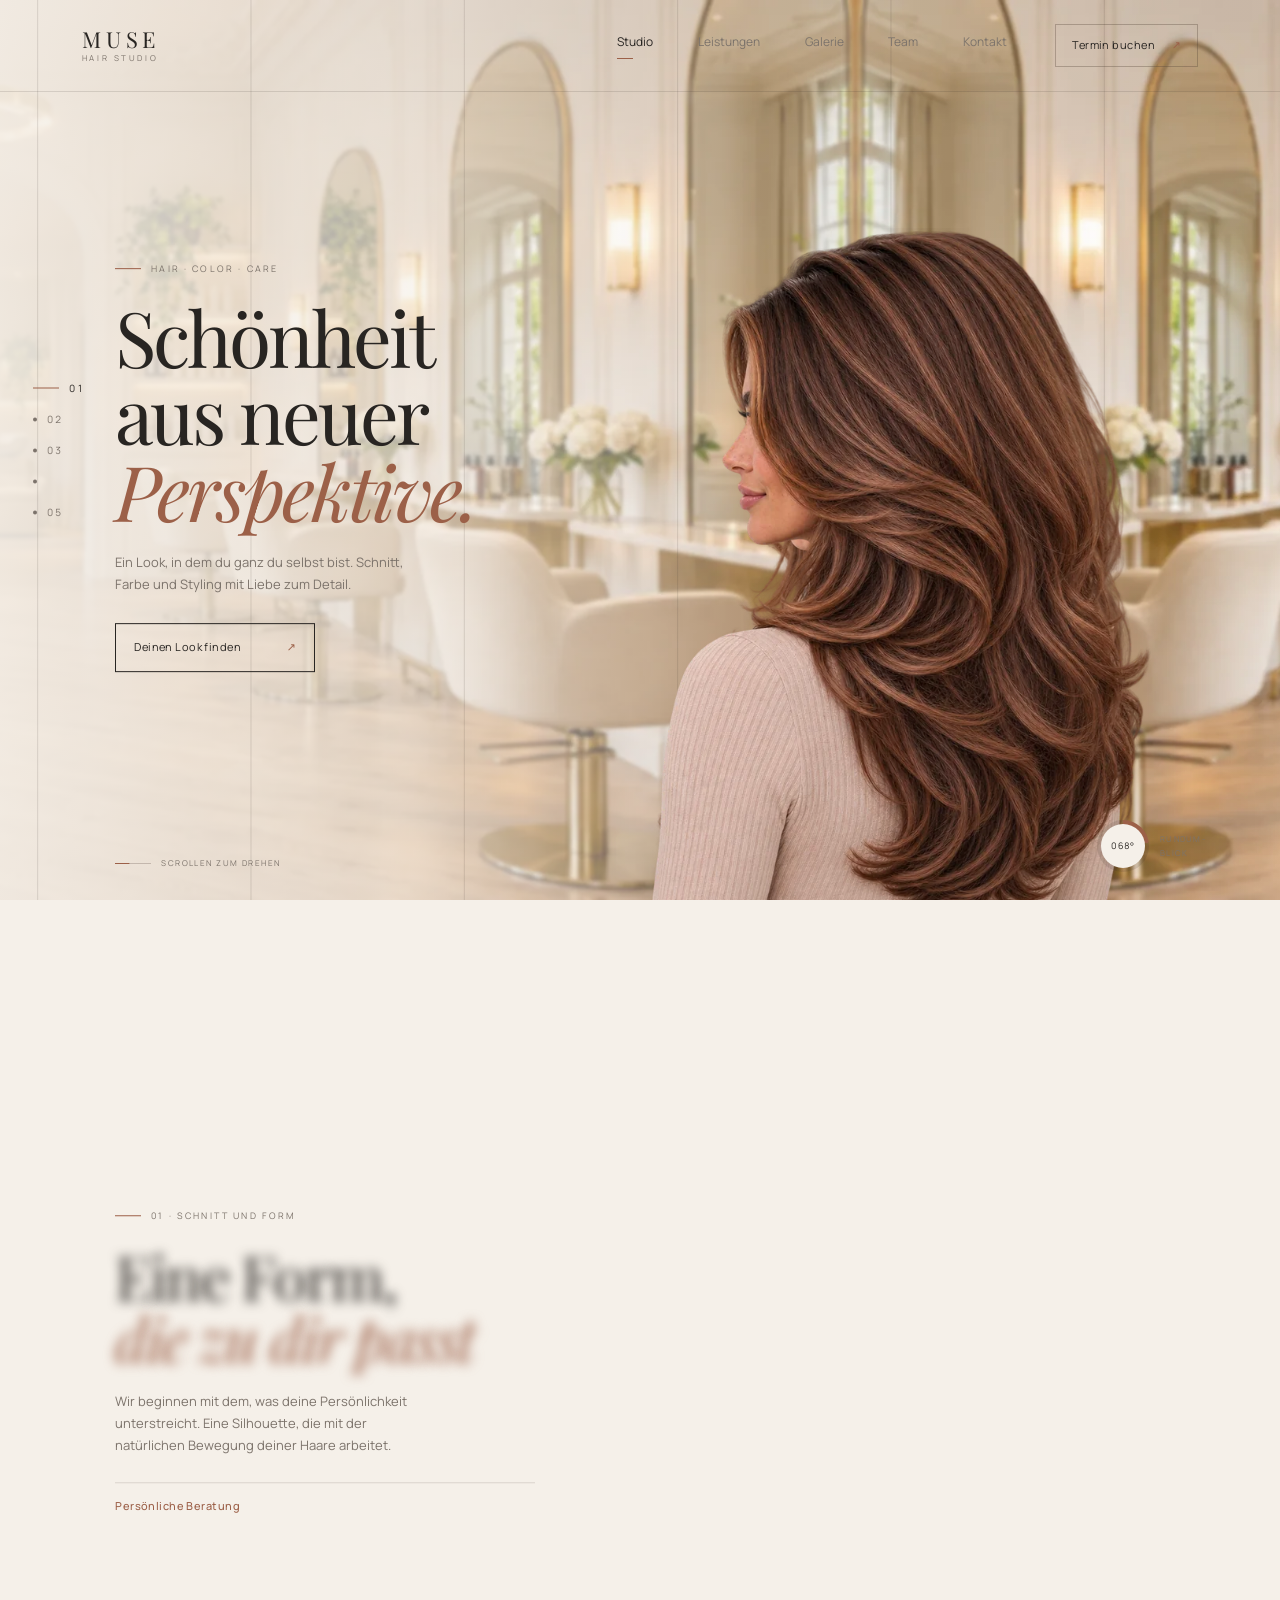
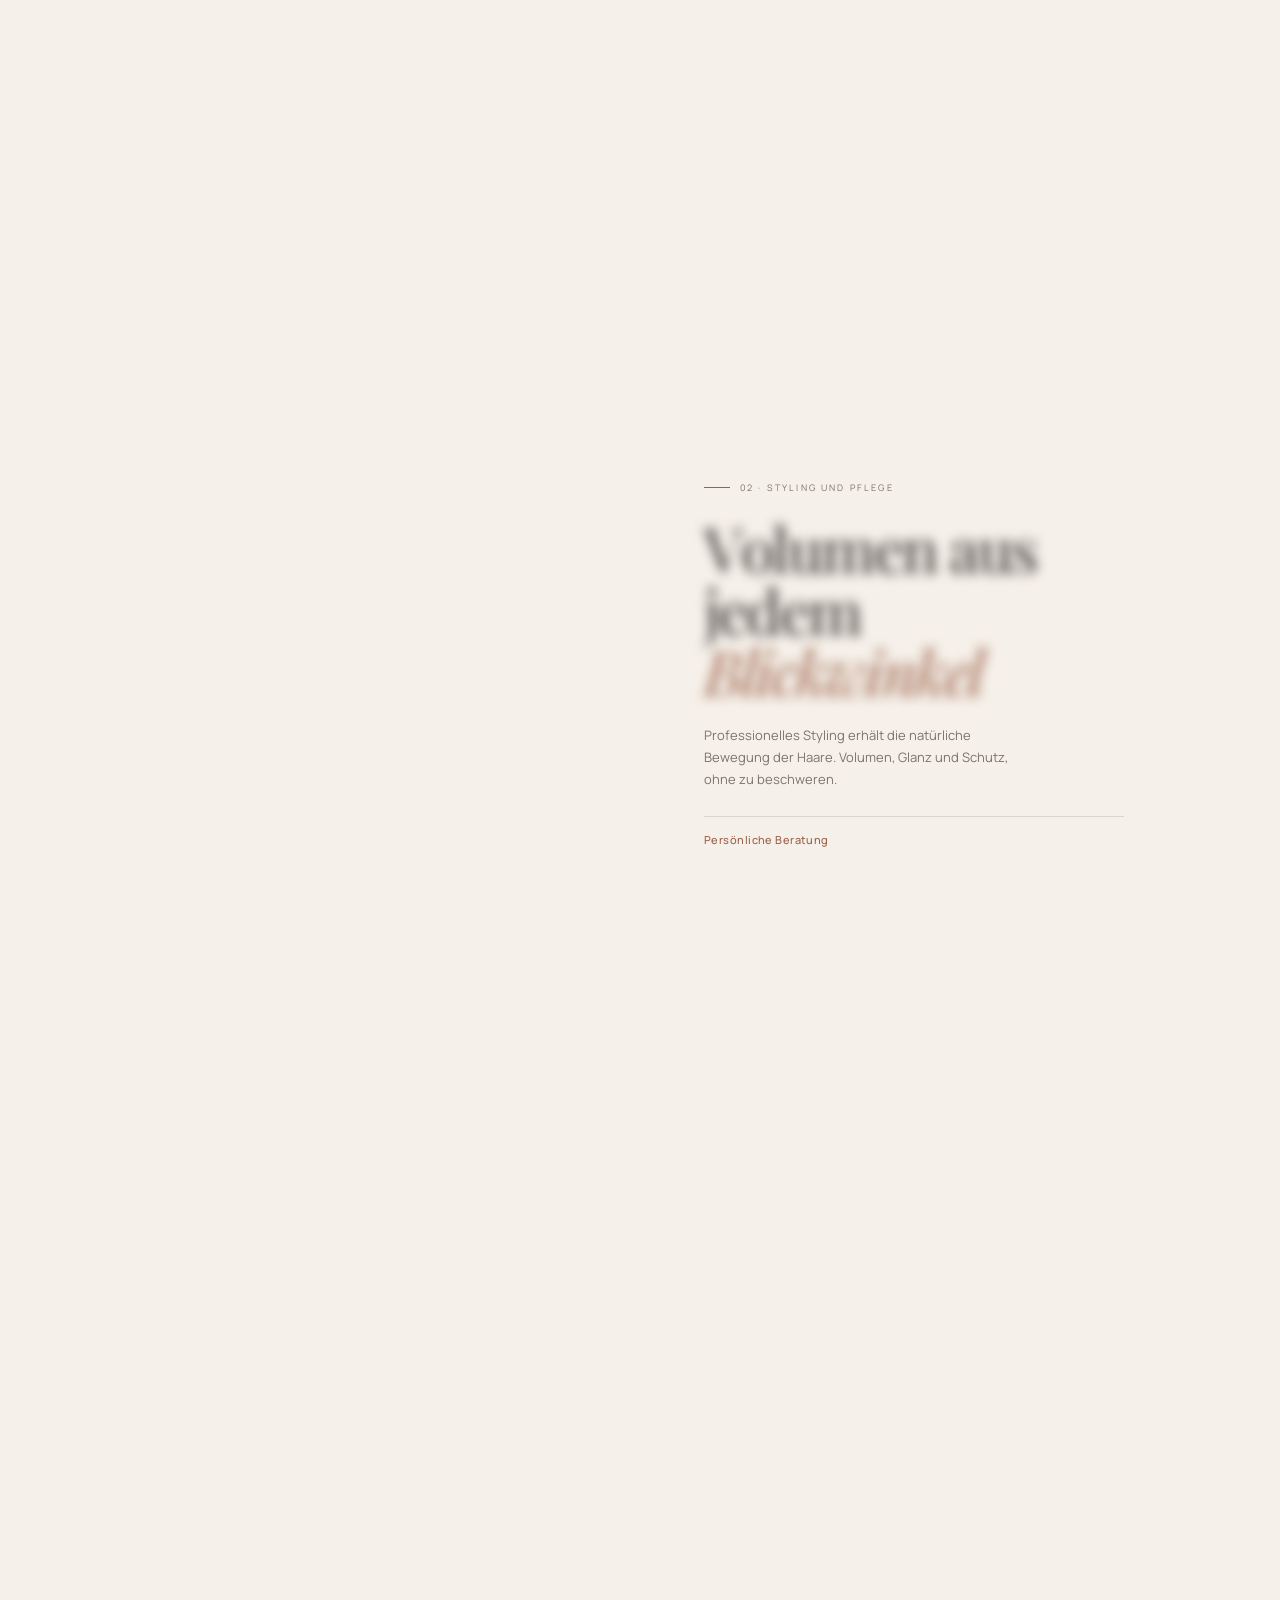
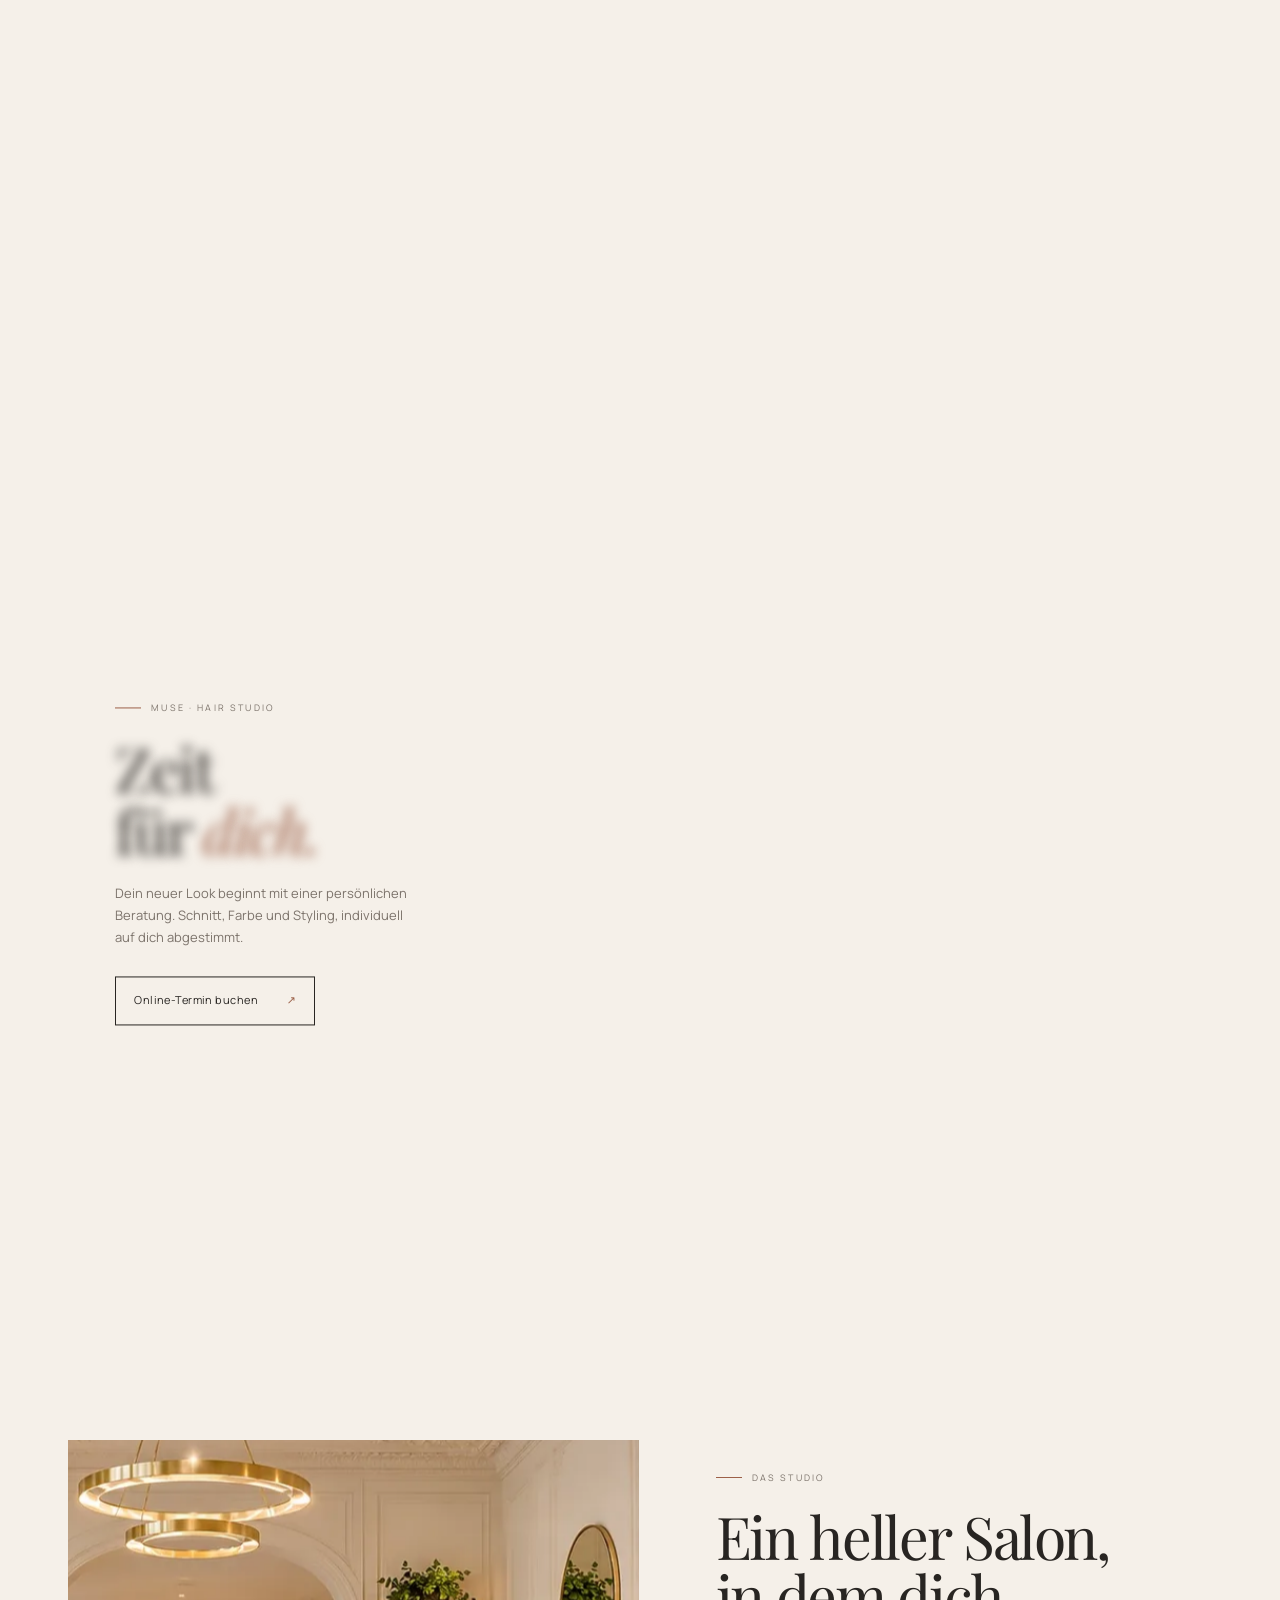
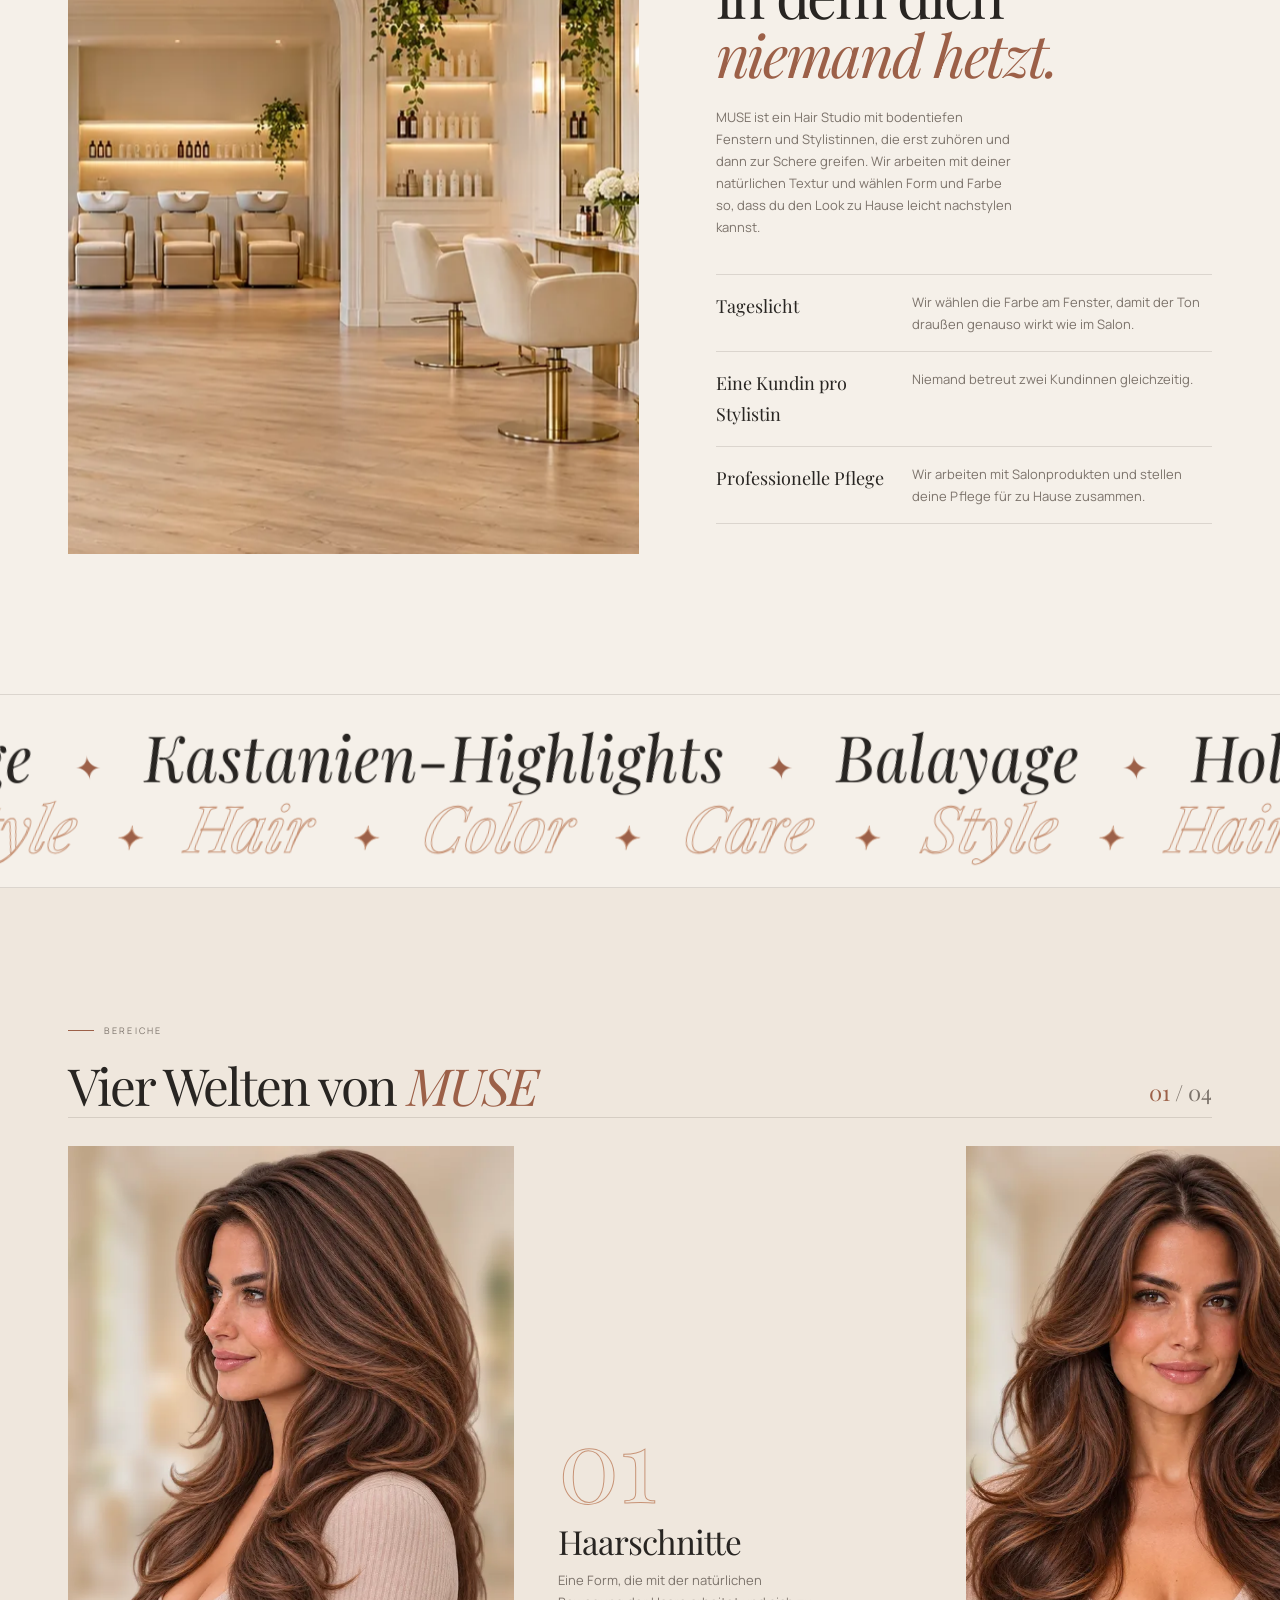
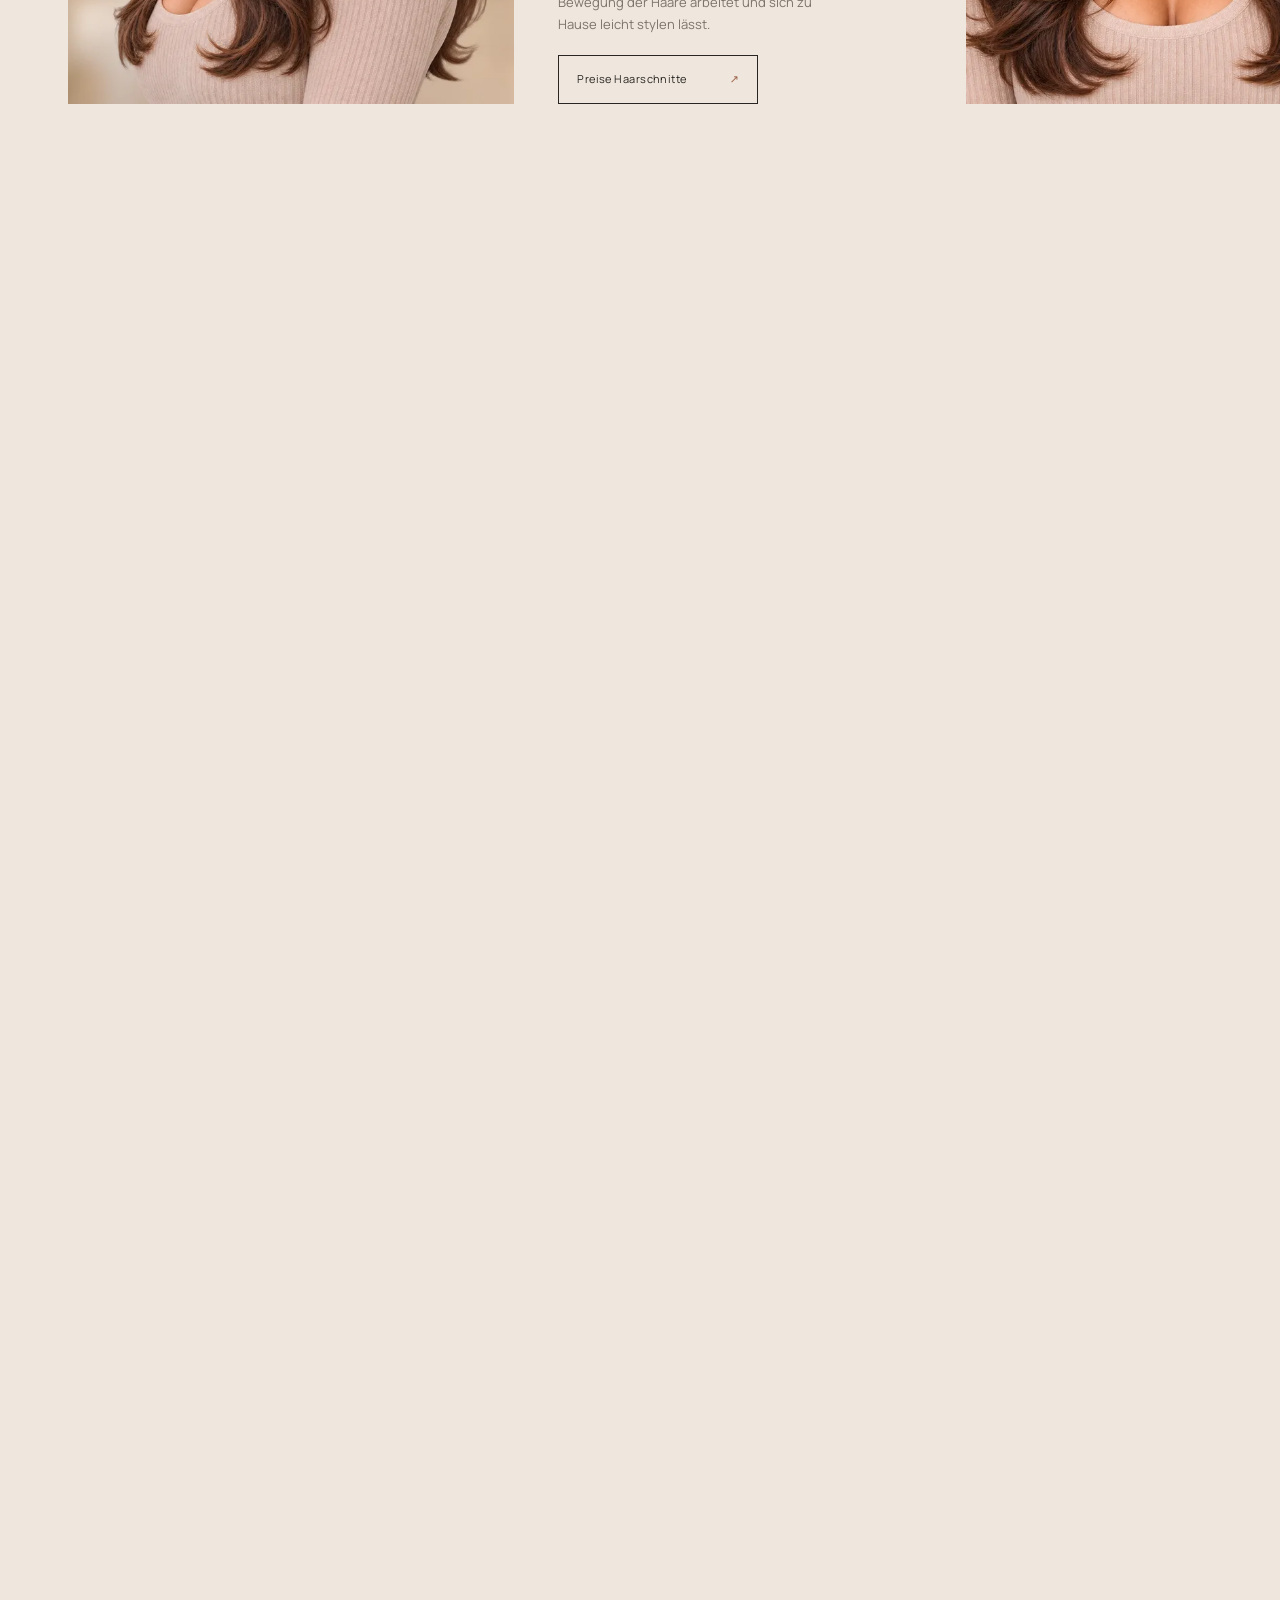
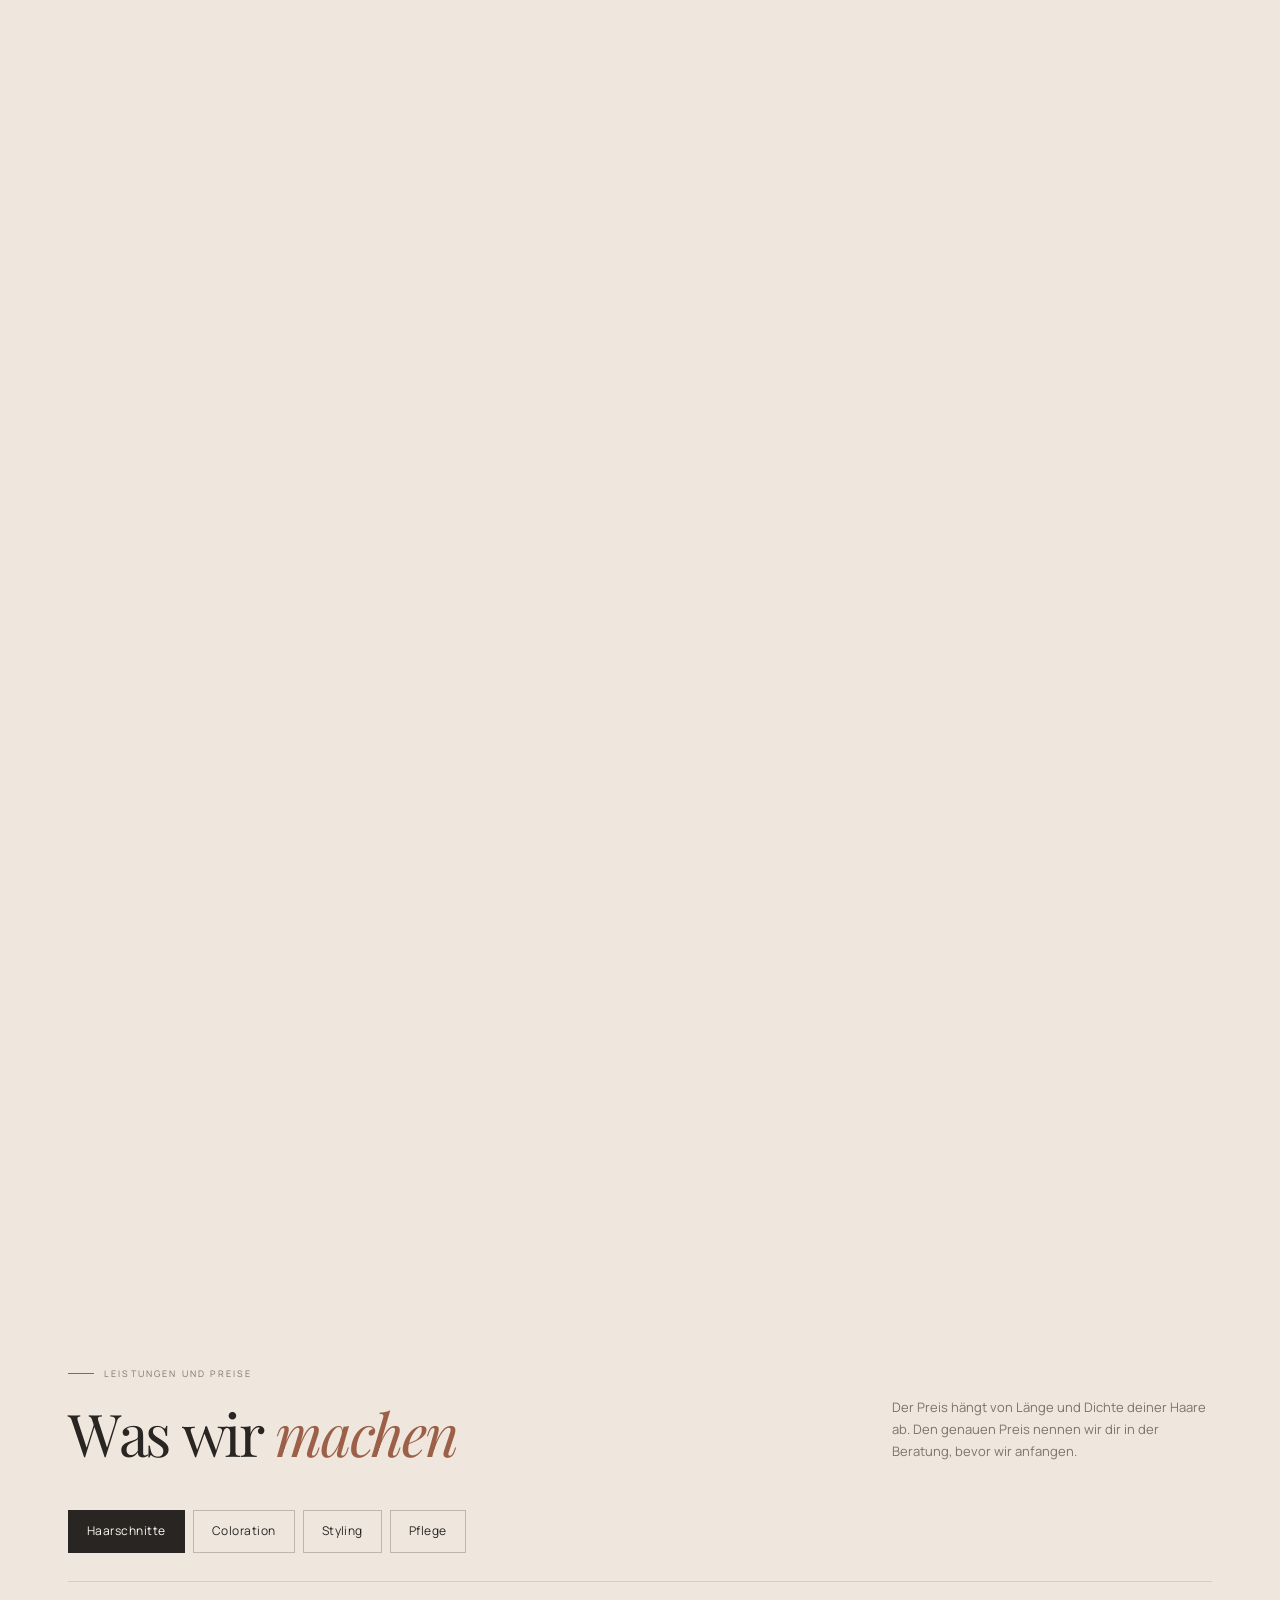
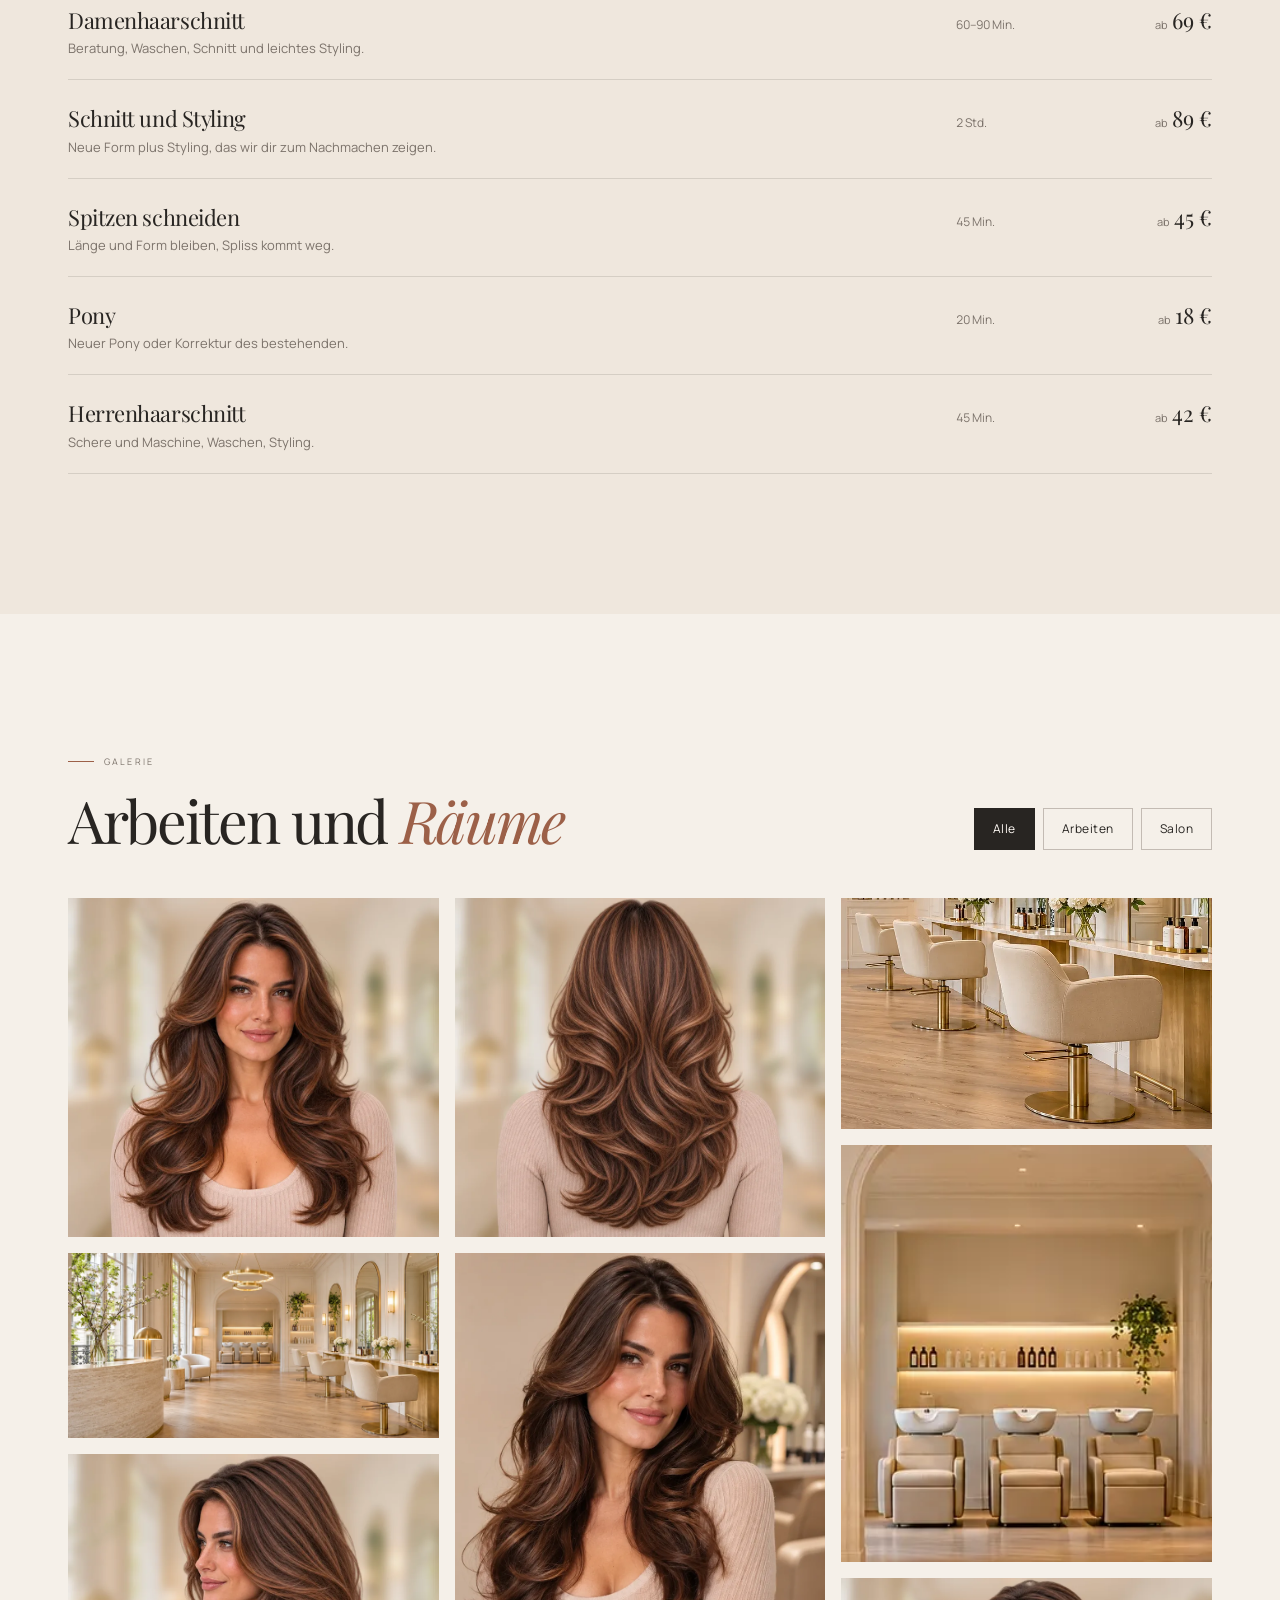
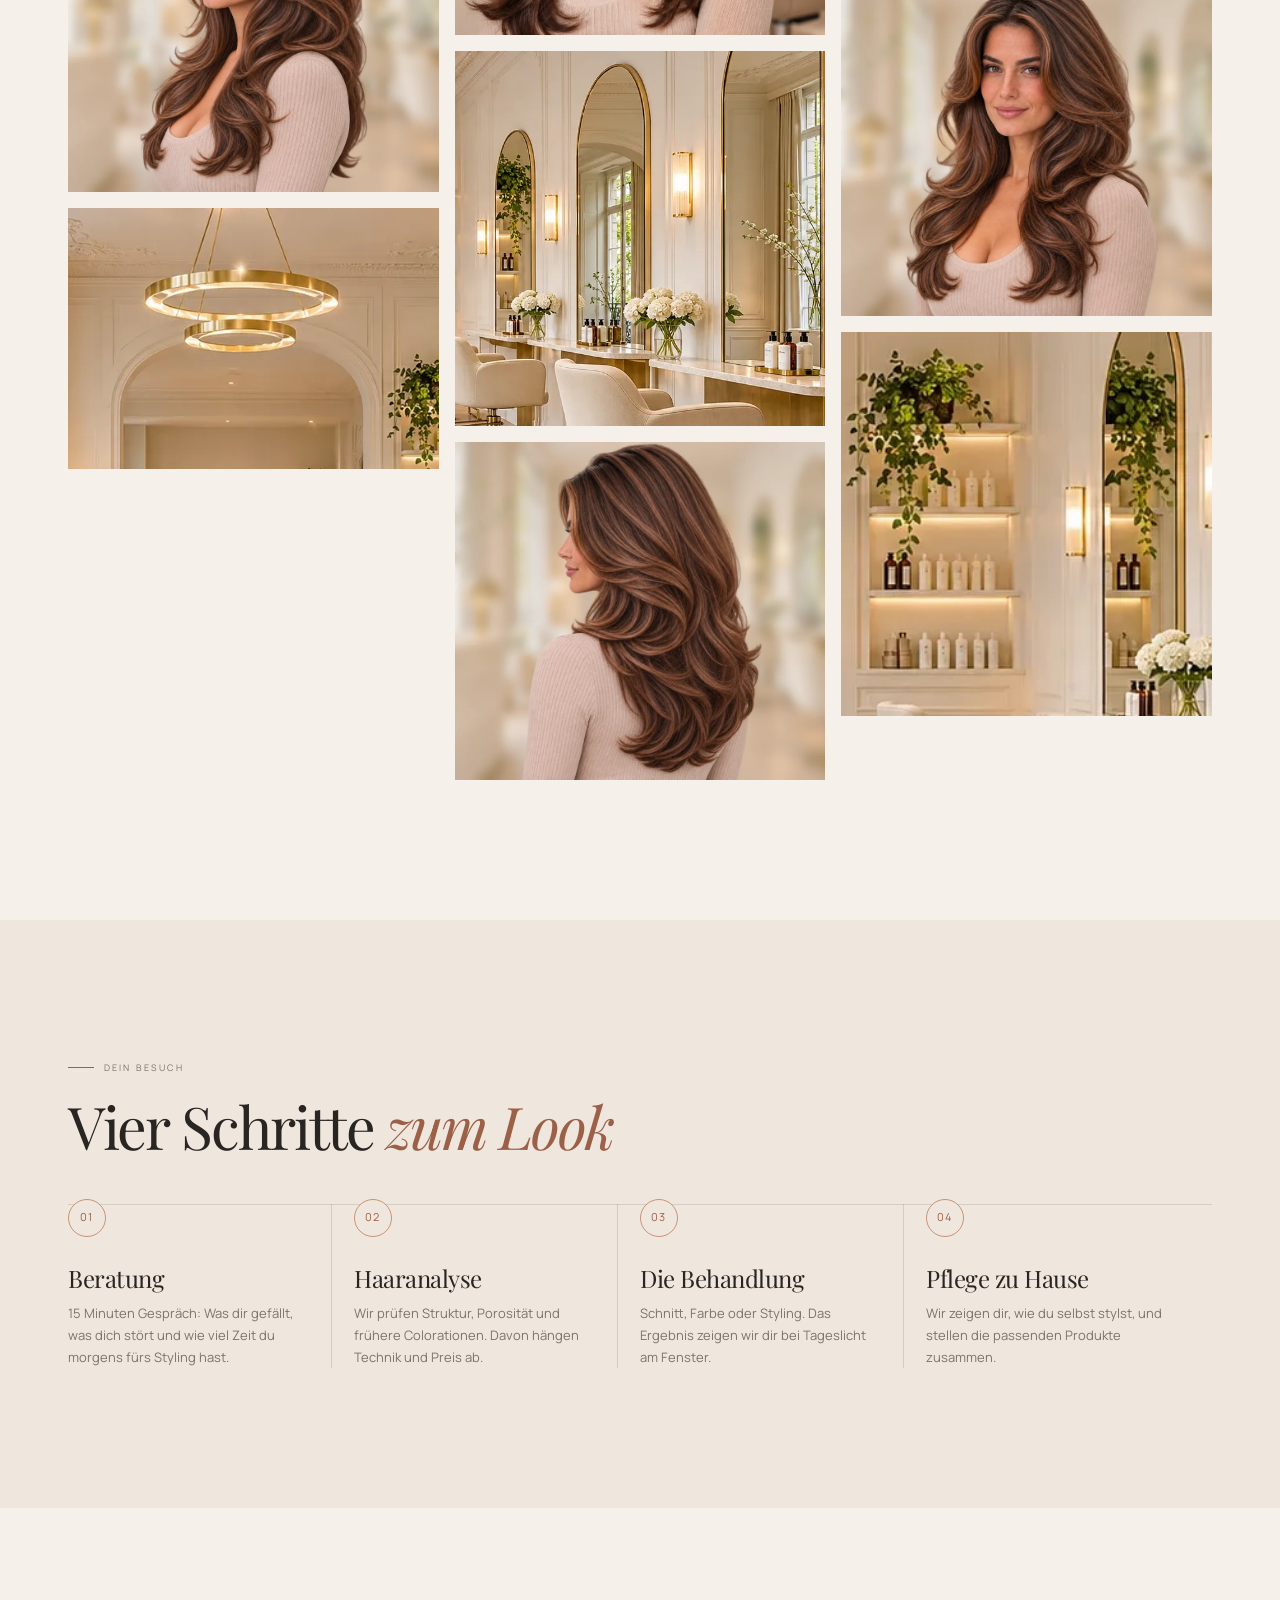
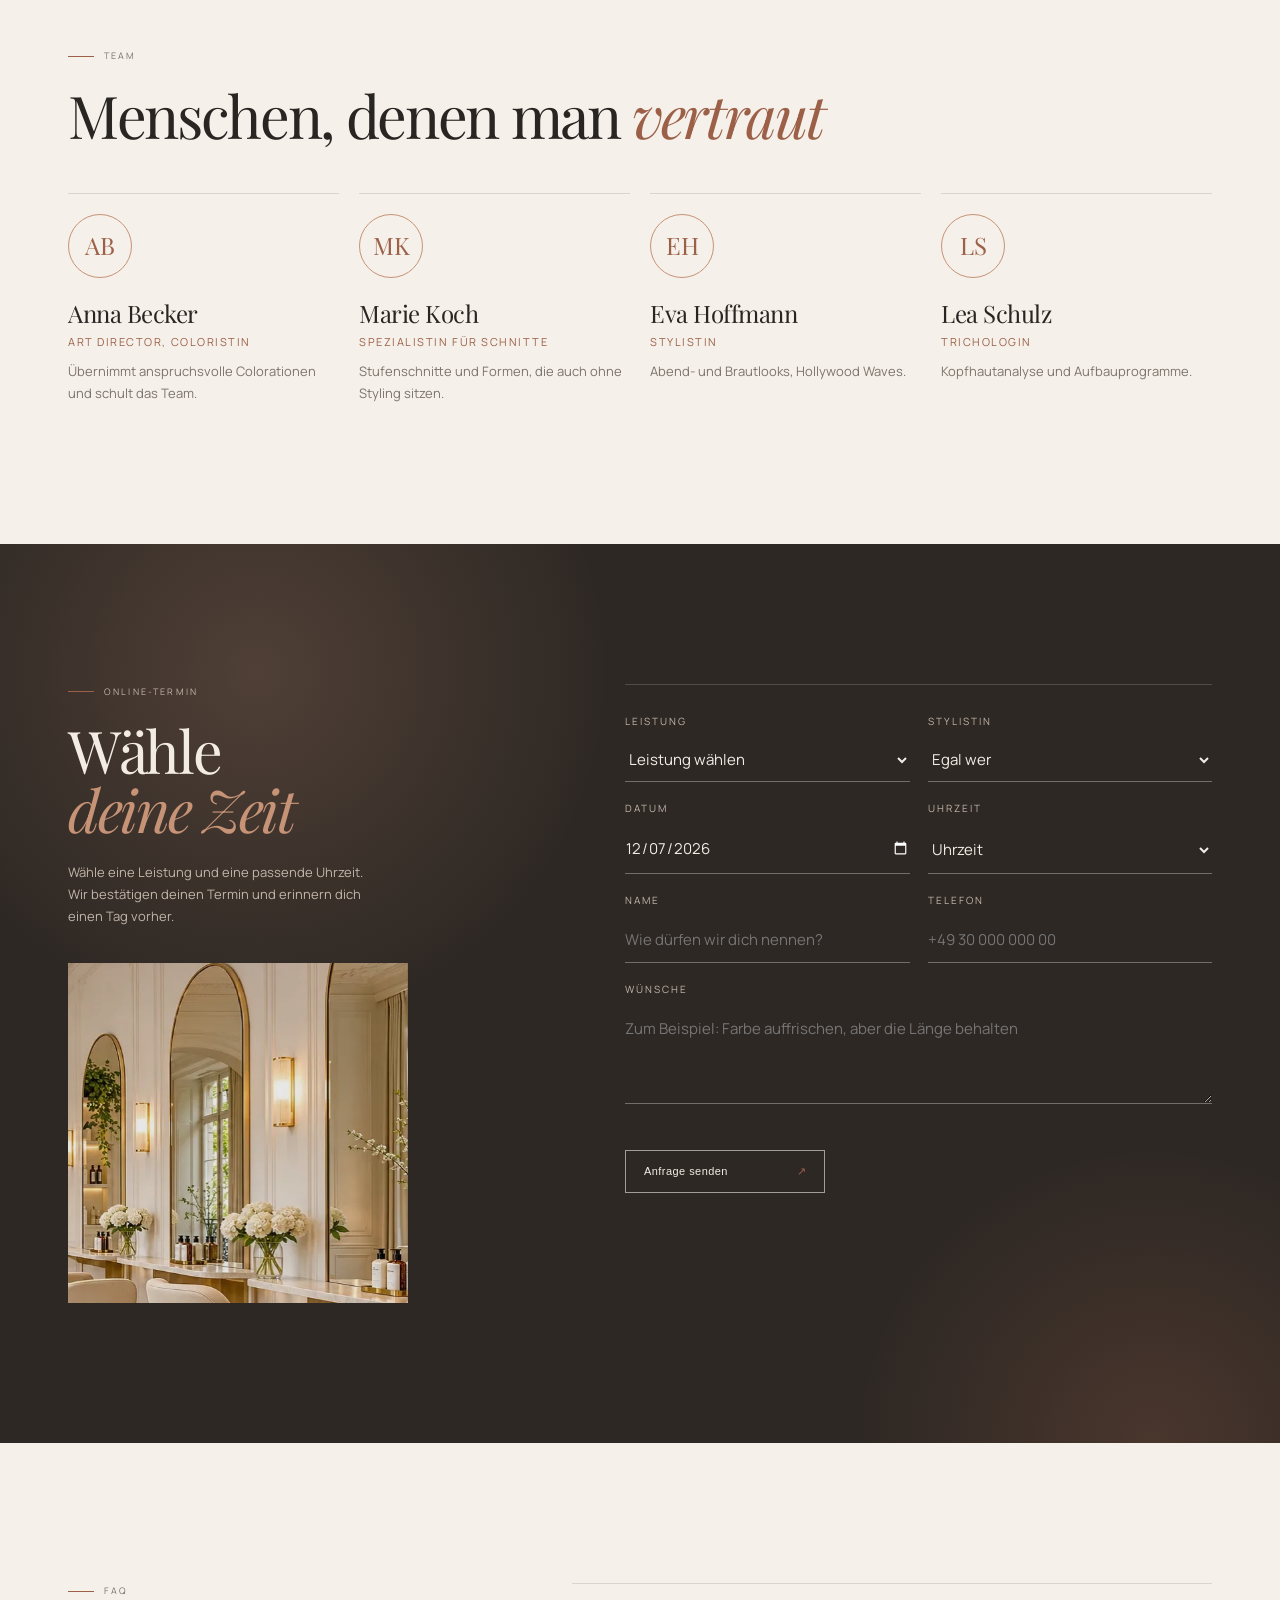
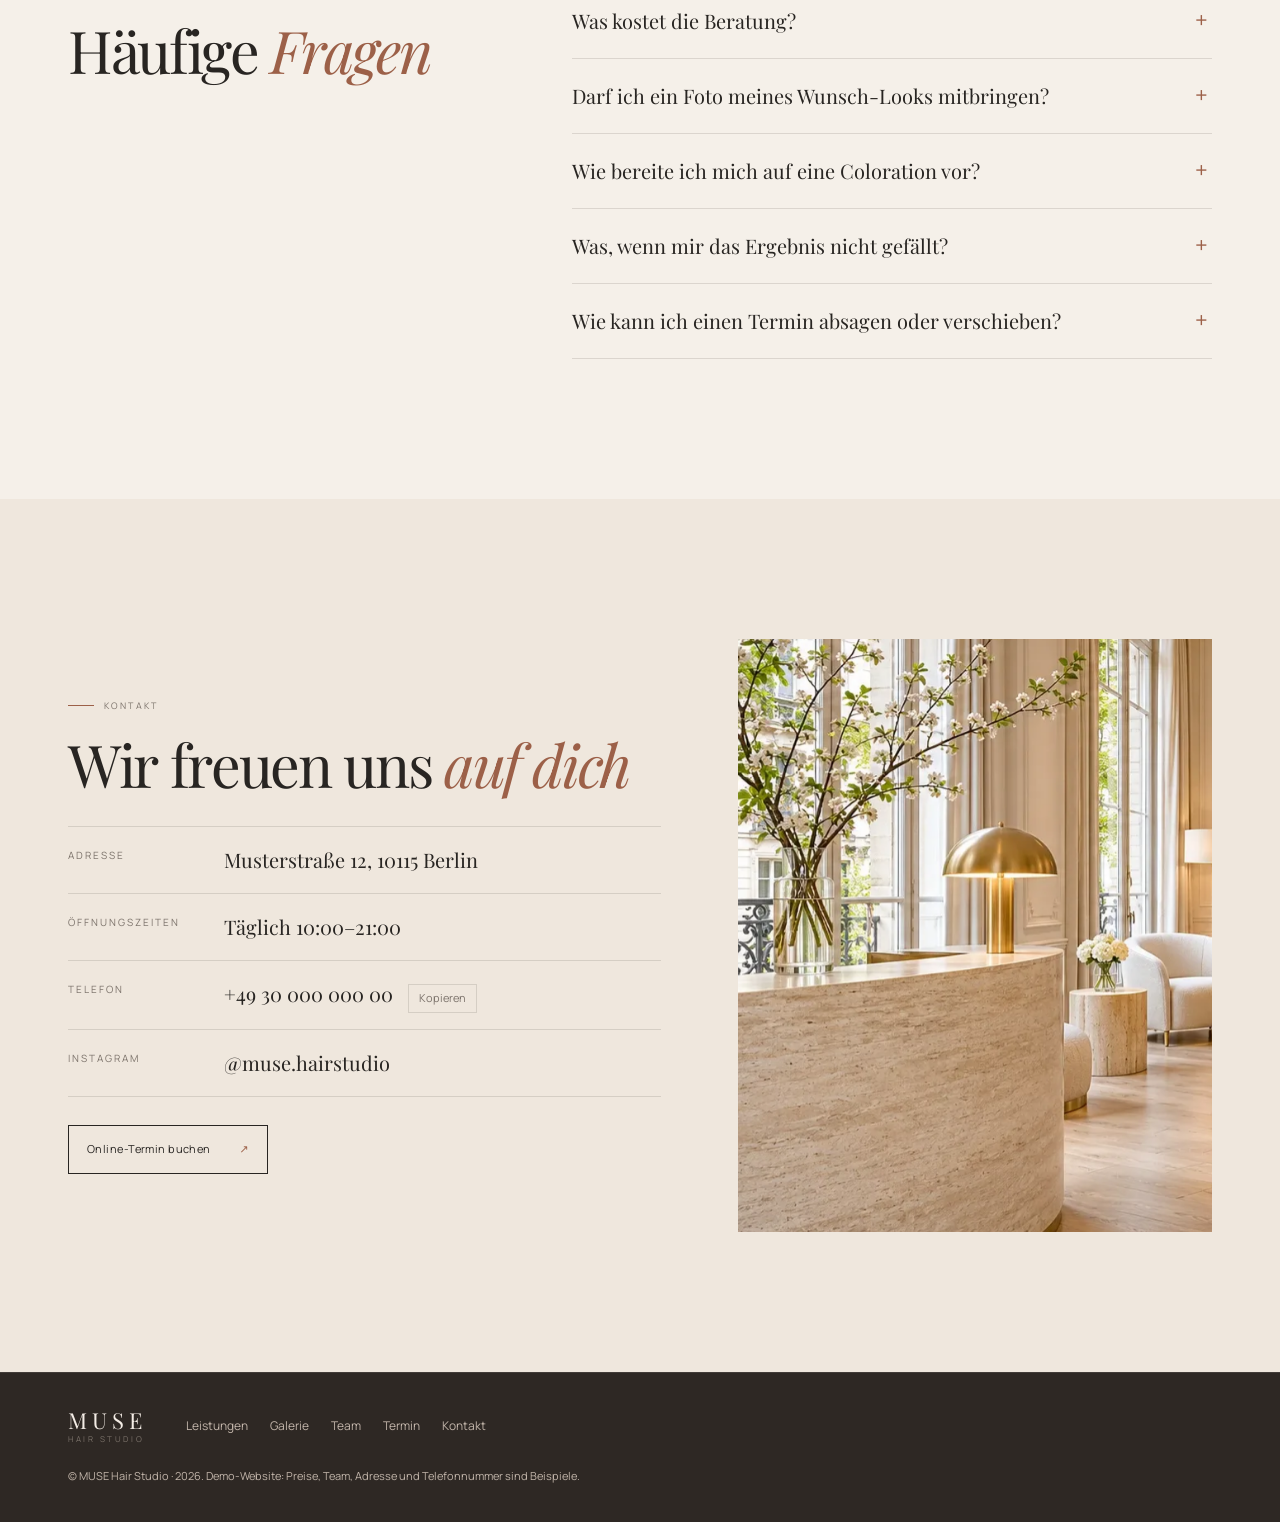
==== index.html @ 5c1a04fc "MUSE Hair Studio: Demo-Website Co-Authored-By: Claude Opus 5.5 <noreply@anthropic.com> Claude-Sessio" ====
<!doctype html>
<html lang="de">
<head>
<meta charset="utf-8">
<meta name="viewport" content="width=device-width, initial-scale=1, viewport-fit=cover">
<title>MUSE Hair Studio</title>
<meta name="description" content="MUSE Hair Studio – Haarschnitt, Coloration, Styling und Pflege.">
<style>html{color-scheme:light}body{margin:0}img{max-width:100%}[hidden]{display:none!important}</style>

<meta name="claude:viewport-fit-sides" content="cover">
<link rel="preconnect" href="https://fonts.googleapis.com">
<link rel="preconnect" href="https://fonts.gstatic.com" crossorigin>
<link rel="stylesheet" href="https://fonts.googleapis.com/css2?family=Playfair+Display:ital,wght@0,400;0,500;1,400;1,500&family=Manrope:wght@400;500;600&display=swap">
<style>
/* Layout: полноэкранные слайды со snap-прокруткой поверх фиксированной сцены. Модель стоит в центре сцены,
   камера обходит её по кругу (пять ракурсов из проекта MUSE), медное кольцо и сдвиг кадра меняются от слайда к слайду,
   заголовки собираются по буквам. Палитра и шрифт заголовков взяты из проекта клиента; сознательно один светлый вид. */
:root{
  --paper:#f5f0e9;
  --paper-deep:#e9dfd3;
  --ink:#282522;
  --muted:#7c736b;
  --copper:#9c6048;
  --copper-soft:#c79376;
  --line:rgba(58,49,42,.14);
  --serif:"Playfair Display", Georgia, "Times New Roman", serif;
  --sans:"Manrope", "Segoe UI", system-ui, sans-serif;
  color-scheme:light;
}
*{box-sizing:border-box}
html{scroll-snap-type:y proximity;scroll-behavior:smooth}
body{background:var(--paper);color:var(--ink);font-family:var(--sans);font-size:14px;line-height:1.7;overflow-x:hidden}
body::before{content:"";position:fixed;inset:0 0 auto;height:env(safe-area-inset-top,0px);z-index:60;background:var(--paper)}
a{color:inherit;text-decoration:none}
:focus-visible{outline:1px solid var(--copper);outline-offset:4px}
em{font-style:italic;color:var(--copper);font-weight:400}

/* ---------- сцена ---------- */
.stage{position:fixed;inset:0;z-index:0;pointer-events:none;overflow:hidden;
  background:linear-gradient(110deg,#f7f3ed 0%,#f4eee7 45%,#e9dfd4 100%)}
.wash{position:absolute;inset:0;background:radial-gradient(ellipse at var(--gx,68%) 56%,rgba(199,160,133,.22),transparent 42%)}
.cols{position:absolute;inset:0;background-image:linear-gradient(90deg,var(--line) 1px,transparent 1px);background-size:calc(100%/6) 100%;will-change:background-position}
.env{position:absolute;inset:0;width:100%;height:100%;display:block}
.pano{position:absolute;inset:0;background:url("assets/salon-pano.webp") 0 100%/auto 100% repeat-x;will-change:background-position}
.pano-shade{position:absolute;inset:0;background:linear-gradient(90deg,rgba(245,240,233,.92) 0%,rgba(245,240,233,.7) 30%,rgba(245,240,233,.25) 58%,rgba(245,240,233,.12) 100%)}
.pano-shade.flip{transform:scaleX(-1)}
@media (max-width:820px){.pano-shade.flip{display:none}.pano-shade{background:linear-gradient(180deg,rgba(245,240,233,.92) 0%,rgba(245,240,233,.75) 40%,rgba(245,240,233,.2) 70%)}}
.ring{position:absolute;left:0;top:0;border-radius:50%;border:1.5px solid var(--copper-soft);will-change:transform,width,height;
  box-shadow:0 0 0 1px rgba(255,255,255,.35),0 0 26px rgba(199,147,118,.55),0 0 80px rgba(199,147,118,.25),inset 0 0 26px rgba(199,147,118,.25)}
.halo{position:absolute;left:0;top:0;border-radius:50%;background:radial-gradient(ellipse,rgba(187,143,116,.26),rgba(209,184,164,.12) 42%,transparent 70%);filter:blur(12px);will-change:transform}
.model{position:absolute;left:0;top:0;aspect-ratio:1312/1199;will-change:transform}
.views{position:absolute;inset:0;transform-origin:50% 60%;will-change:transform}
.views img{position:absolute;inset:0;width:100%;height:100%;object-fit:contain;object-position:center bottom;opacity:0;max-width:none;user-select:none;-webkit-user-drag:none;transform-origin:50% 60%;backface-visibility:hidden;z-index:1}
.views img.cur{opacity:1;z-index:1}
.views img.out{opacity:0;z-index:2;transition:opacity .15s linear}
.views img.out.go{opacity:0}
.views img.out:not(.go){opacity:1}

/* ---------- шапка ---------- */
header{position:fixed;top:env(safe-area-inset-top,0px);left:0;right:0;z-index:40;border-bottom:1px solid var(--line)}
header .bar{display:flex;align-items:center;gap:24px;padding-block:24px;padding-left:max(16px,env(safe-area-inset-left,0px));padding-right:max(16px,env(safe-area-inset-right,0px))}
@media (min-width:900px){header .bar{padding-left:max(6.4vw,env(safe-area-inset-left,0px));padding-right:max(6.4vw,env(safe-area-inset-right,0px))}}
.wordmark{display:flex;flex-direction:column;gap:4px;font-family:var(--serif);font-size:22px;letter-spacing:.22em;line-height:1}
.wordmark span{font-family:var(--sans);font-size:8px;letter-spacing:.32em;color:var(--muted)}
header nav{display:flex;gap:clamp(24px,3.5vw,52px);margin-left:auto;margin-right:24px;font-size:12px;color:var(--muted)}
header nav a{position:relative;padding-bottom:6px;transition:color .2s}
header nav a:hover,header nav a.cur{color:var(--ink)}
header nav a.cur::after{content:"";position:absolute;left:0;bottom:0;width:16px;height:1px;background:var(--copper)}
.book{padding:11px 16px;border:1px solid rgba(82,65,53,.32);font-size:11px;letter-spacing:.04em;transition:background .2s,color .2s}
.book:hover{background:var(--ink);color:#fffaf5}
.book span,.btn span{margin-left:14px;color:var(--copper)}
@media (max-width:820px){header nav{display:none}.book{margin-left:auto}}

/* ---------- пагинация и угол поворота ---------- */
.pager{position:fixed;left:max(16px,env(safe-area-inset-left,0px));top:50%;transform:translateY(-50%);z-index:40;list-style:none;margin:0;padding:0;display:flex;flex-direction:column;gap:14px}
@media (min-width:900px){.pager{left:max(2.6vw,env(safe-area-inset-left,0px))}}
.pager button{all:unset;cursor:pointer;display:flex;align-items:center;gap:10px;font-size:10px;letter-spacing:.14em;color:var(--muted);font-variant-numeric:tabular-nums}
.pager button i{display:block;width:4px;height:4px;border-radius:50%;background:var(--muted);transition:all .4s}
.pager button span{opacity:0;transform:translateX(-6px);transition:all .4s}
.pager button[aria-current="true"]{color:var(--ink)}
.pager button[aria-current="true"] i{width:26px;height:1px;border-radius:0;background:var(--copper)}
.pager button[aria-current="true"] span{opacity:1;transform:none}
.pager button:focus-visible{outline:1px solid var(--copper);outline-offset:4px}
.turn{position:fixed;z-index:40;right:max(16px,env(safe-area-inset-right,0px));bottom:calc(28px + env(safe-area-inset-bottom,0px));display:flex;align-items:center;gap:11px;pointer-events:none}
@media (min-width:900px){.turn{right:max(5.8vw,env(safe-area-inset-right,0px))}}
.turn-ring{display:grid;place-items:center;width:52px;height:52px;border-radius:50%;background:conic-gradient(var(--copper) var(--p,0%),rgba(62,49,41,.14) 0)}
.turn-ring::before{content:"";grid-area:1/1;width:44px;height:44px;border-radius:50%;background:var(--paper)}
.turn-ring span{z-index:1;grid-area:1/1;font-size:9px;letter-spacing:.03em;font-variant-numeric:tabular-nums}
.turn-label{color:var(--muted);font-size:8px;letter-spacing:.16em}

/* ---------- слайды ---------- */
main{position:relative;z-index:10}
.slide{position:relative;height:100vh;scroll-snap-align:start}
.txt{position:absolute;top:50%;transform:translateY(-46%);width:min(36vw,470px);min-width:0}
.left{left:clamp(64px,9vw,160px)}
.right{right:clamp(64px,9vw,160px)}
.eyebrow{display:flex;align-items:center;gap:10px;margin:0 0 22px;color:var(--muted);font-size:9px;letter-spacing:.24em;text-transform:uppercase}
.eyebrow b{display:block;width:26px;height:1px;background:var(--copper)}
h1,h2{font-family:var(--serif);font-weight:400;margin:0;letter-spacing:-.04em;line-height:1}
h1{font-size:clamp(48px,6vw,92px)}
h2{font-size:clamp(40px,4.8vw,74px)}
.lead{margin:22px 0 0;color:var(--muted);font-size:13px;max-width:38ch}
.btn{display:inline-flex;align-items:center;justify-content:space-between;min-width:200px;margin-top:28px;padding:14px 18px;border:1px solid var(--ink);font-size:11px;letter-spacing:.04em;background:transparent;transition:color .25s,background .25s}
.btn:hover{background:var(--ink);color:#fffaf5}
.btn:hover span{color:#ddb8a4}
.facts{display:grid;grid-template-columns:repeat(3,minmax(0,1fr));margin-top:30px;border-top:1px solid var(--line);max-width:420px}
.facts div{padding:14px 12px 0 0;min-width:0}
.facts dt{font-size:8px;letter-spacing:.2em;text-transform:uppercase;color:var(--muted)}
.facts dd{margin:4px 0 0;font-family:var(--serif);font-size:20px;font-variant-numeric:tabular-nums}
.facts dd small{font-family:var(--sans);font-size:10px;color:var(--muted);margin-left:2px}
.tag{margin:26px 0 0;padding-top:14px;border-top:1px solid var(--line);max-width:420px;color:var(--copper);font-size:11px;font-weight:500;letter-spacing:.04em}
.cue{position:absolute;left:clamp(64px,9vw,160px);bottom:calc(30px + env(safe-area-inset-bottom,0px));display:flex;align-items:center;gap:10px;color:var(--muted);font-size:8px;letter-spacing:.18em;text-transform:uppercase}
.cue i{position:relative;display:block;width:36px;height:1px;overflow:hidden;background:rgba(76,63,55,.25)}
.cue i::after{content:"";position:absolute;inset:0;background:var(--copper);transform:scaleX(.4);transform-origin:left;animation:pulse 1.8s ease-in-out infinite}
@keyframes pulse{0%,100%{transform:scaleX(.25)}50%{transform:scaleX(1)}}
.note{position:absolute;left:clamp(64px,9vw,160px);bottom:calc(26px + env(safe-area-inset-bottom,0px));font-size:9px;letter-spacing:.14em;color:var(--muted);text-transform:uppercase}

/* побуквенное появление */
.w{display:inline-block;white-space:nowrap}
.c{display:inline-block;transition:transform .9s cubic-bezier(.2,.75,.1,1),opacity .9s,filter .9s;transition-delay:calc(var(--i)*24ms + var(--d,0ms))}
.fx{transition:transform 1s cubic-bezier(.2,.75,.1,1),opacity 1s;transition-delay:var(--d,0ms)}
.slide:not(.in) .c{transform:translateY(.55em) rotate(3deg);opacity:0;filter:blur(6px);transition-duration:.35s;transition-delay:0ms}
.slide:not(.in) .fx{transform:translateY(16px);opacity:0;transition-duration:.35s;transition-delay:0ms}

@media (max-width:820px){
  .txt,.left,.right{left:max(20px,env(safe-area-inset-left,0px));right:max(20px,env(safe-area-inset-right,0px));top:calc(96px + env(safe-area-inset-top,0px));transform:none;width:auto}
  h1{font-size:clamp(42px,12vw,60px)}
  h2{font-size:clamp(34px,10vw,50px)}
  .lead{font-size:12px;margin-top:14px}
  .eyebrow{margin-bottom:14px}
  .facts{margin-top:18px}
  .btn{margin-top:18px}
  .pager{display:none}
  .cue,.note{left:max(20px,env(safe-area-inset-left,0px))}
  .txt{text-shadow:0 0 18px rgba(245,240,233,.9)}
}
@media (prefers-reduced-motion:reduce){
  html{scroll-behavior:auto}
  .c,.fx{transition:none!important}
  .cue i::after{animation:none}
}

/* ================= разделы сайта под обложкой ================= */
header{transition:background .3s,border-color .3s}
header.solid{background:rgba(245,240,233,.94);backdrop-filter:blur(10px);-webkit-backdrop-filter:blur(10px)}
header.solid .bar{padding-block:16px}
.pager,.turn{transition:opacity .3s}
.past .pager,.past .turn{opacity:0;pointer-events:none}
.sec{position:relative;z-index:10;overflow-x:clip;background:var(--paper);padding-block:clamp(80px,11vw,140px)}
.sec.alt{background:#efe7dd}
.sec.dark{background:#2e2824;color:#f3ece5}
.sec.dark .lead,.sec.dark .eyebrow{color:#c2b5aa}
.sec.dark em{color:var(--copper-soft)}
.wrap{max-width:1240px;margin:0 auto;padding-left:max(20px,env(safe-area-inset-left,0px));padding-right:max(20px,env(safe-area-inset-right,0px))}
@media (min-width:900px){.wrap{padding-left:max(48px,env(safe-area-inset-left,0px));padding-right:max(48px,env(safe-area-inset-right,0px))}}
.sec h2{font-size:clamp(38px,4.6vw,64px)}
.sec h3{font-family:var(--serif);font-weight:400;font-size:24px;margin:0;letter-spacing:-.02em;line-height:1.15}
.sec-head{display:flex;justify-content:space-between;align-items:flex-end;gap:32px;flex-wrap:wrap;margin-bottom:48px}
.sec-head .lead{margin:0;max-width:40ch}
.rv{transition:transform 1s cubic-bezier(.2,.75,.1,1),opacity 1s}
.rv.pre{transform:translateY(36px);opacity:0}
figure{margin:0}
figure img{display:block;width:100%;height:100%;object-fit:cover}

/* о студии */
.about{display:grid;grid-template-columns:minmax(0,1.15fr) minmax(0,1fr);gap:clamp(32px,6vw,90px);align-items:center}
.about-pic{aspect-ratio:4/5;overflow:hidden;max-width:100%}
.about-pic img{object-position:62% 50%}
.points{list-style:none;margin:36px 0 0;padding:0;border-top:1px solid var(--line)}
.points li{display:grid;grid-template-columns:minmax(0,180px) minmax(0,1fr);gap:16px;padding:16px 0;border-bottom:1px solid var(--line)}
.points b{font-family:var(--serif);font-weight:400;font-size:18px}
.points span{color:var(--muted);font-size:13px}

/* услуги */
.tabs{display:flex;gap:8px;flex-wrap:wrap;margin-bottom:28px}
.tabs button,.filters button{font:inherit;font-size:12px;letter-spacing:.04em;padding:10px 18px;border:1px solid rgba(82,65,53,.3);background:transparent;color:var(--ink);cursor:pointer;transition:background .2s,color .2s}
.tabs button[aria-selected="true"],.filters button[aria-pressed="true"]{background:var(--ink);color:#fffaf5;border-color:var(--ink)}
.tabs button:hover,.filters button:hover{border-color:var(--copper)}
.price{border-top:1px solid var(--line)}
.row{display:grid;grid-template-columns:minmax(0,1fr) 110px 130px;gap:16px;align-items:baseline;padding:20px 0;border-bottom:1px solid var(--line)}
.row h3{font-size:22px}
.row p{margin:4px 0 0;color:var(--muted);font-size:13px;max-width:56ch}
.row .dur{color:var(--muted);font-size:12px;font-variant-numeric:tabular-nums}
.row .cost{font-family:var(--serif);font-size:22px;text-align:right;font-variant-numeric:tabular-nums;white-space:nowrap}
.row .cost small{font-family:var(--sans);font-size:11px;color:var(--muted);margin-right:4px}
@media (max-width:640px){.row{grid-template-columns:minmax(0,1fr) auto}.row .dur{grid-column:1}.row .cost{grid-row:1;grid-column:2}}

/* галерея */
.filters{display:flex;gap:8px;flex-wrap:wrap}
.grid{columns:3 280px;column-gap:16px}
.tile{break-inside:avoid;margin:0 0 16px;position:relative;display:block;width:100%;padding:0;border:0;background:#e6ddd2;cursor:zoom-in;overflow:hidden;text-align:left;color:#fffaf5}
.tile img{display:block;width:100%;height:auto;transition:transform .9s cubic-bezier(.2,.75,.1,1)}
.tile:hover img{transform:scale(1.04)}
.tile span{position:absolute;left:0;right:0;bottom:0;padding:28px 16px 14px;font-size:12px;letter-spacing:.04em;background:linear-gradient(transparent,rgba(30,24,20,.55));opacity:0;transition:opacity .3s}
.tile:hover span,.tile:focus-visible span{opacity:1}
.tile[hidden]{display:none}
.lb{position:fixed;inset:0;z-index:100;background:rgba(28,23,20,.94);display:grid;place-items:center;padding:calc(56px + env(safe-area-inset-top,0px)) max(16px,env(safe-area-inset-right,0px)) calc(56px + env(safe-area-inset-bottom,0px)) max(16px,env(safe-area-inset-left,0px))}
.lb img{max-width:min(1200px,100%);max-height:calc(100vh - 140px);width:auto;height:auto;object-fit:contain}
.lb p{position:absolute;left:0;right:0;bottom:calc(18px + env(safe-area-inset-bottom,0px));text-align:center;color:#d9cdc2;font-size:13px;margin:0}
.lb button{position:absolute;background:transparent;border:1px solid rgba(243,236,229,.3);color:#f3ece5;font:inherit;font-size:20px;width:46px;height:46px;cursor:pointer}
.lb .x{top:calc(14px + env(safe-area-inset-top,0px));right:max(16px,env(safe-area-inset-right,0px))}
.lb .pv{left:max(16px,env(safe-area-inset-left,0px));top:50%}
.lb .nx{right:max(16px,env(safe-area-inset-right,0px));top:50%}

/* шаги */
.steps{list-style:none;margin:0;padding:0;display:grid;grid-template-columns:repeat(4,minmax(0,1fr));border-top:1px solid var(--line)}
.steps li{padding:26px 22px 0 0;border-right:1px solid var(--line);margin-right:22px;min-width:0}
.steps li:last-child{border-right:0;margin-right:0}
.steps span{color:var(--copper);font-size:11px;letter-spacing:.16em}
.steps h3{margin:28px 0 10px}
.steps p{color:var(--muted);font-size:13px;margin:0}
@media (max-width:900px){.steps{grid-template-columns:1fr 1fr}.steps li:nth-child(2){border-right:0;margin-right:0}.steps li:nth-child(n+3){border-top:1px solid var(--line);margin-top:24px}}
@media (max-width:520px){.steps{grid-template-columns:1fr}.steps li{border-right:0;margin-right:0;border-bottom:1px solid var(--line);padding-bottom:22px}.steps li:nth-child(n+2){margin-top:0;border-top:0}}

/* мастера */
.team{display:grid;grid-template-columns:repeat(4,minmax(0,1fr));gap:20px}
.member{border-top:1px solid var(--line);padding-top:20px;min-width:0}
.mono{width:64px;height:64px;border-radius:50%;display:grid;place-items:center;border:1px solid var(--copper-soft);font-family:var(--serif);font-size:24px;color:var(--copper);margin-bottom:22px}
.member p{color:var(--muted);font-size:13px;margin:8px 0 0}
.member .role{color:var(--copper);font-size:11px;letter-spacing:.14em;text-transform:uppercase;margin-top:6px}
@media (max-width:900px){.team{grid-template-columns:1fr 1fr}}
@media (max-width:520px){.team{grid-template-columns:1fr}}

/* запись */
.book-wrap{display:grid;grid-template-columns:minmax(0,.9fr) minmax(0,1.1fr);gap:clamp(32px,6vw,90px);align-items:start}
.book-pic{margin-top:36px;aspect-ratio:1;max-width:340px;overflow:hidden;opacity:.9}
.form{display:grid;gap:18px;border-top:1px solid rgba(243,236,229,.18);padding-top:28px}
.f2{display:grid;grid-template-columns:1fr 1fr;gap:18px}
.form label{display:grid;gap:8px;font-size:10px;letter-spacing:.2em;text-transform:uppercase;color:#c2b5aa}
.form input,.form select,.form textarea{font:inherit;font-size:15px;letter-spacing:0;text-transform:none;color:#f3ece5;background:transparent;border:0;border-bottom:1px solid rgba(243,236,229,.35);padding:10px 0;border-radius:0;color-scheme:dark;width:100%;min-width:0}
.form select option{color:#282522;background:#f5f0e9}
.form input:focus,.form select:focus,.form textarea:focus{outline:none;border-bottom-color:var(--copper-soft)}
.form textarea{resize:vertical}
.btn.light{border-color:rgba(243,236,229,.6);color:#f3ece5;justify-self:start}
.btn.light:hover{background:#f3ece5;color:#2e2824}
.err{margin:0;color:#e7a689;font-size:13px}
.done{border:1px solid rgba(199,147,118,.5);padding:18px 20px}
.done strong{font-family:var(--serif);font-weight:400;font-size:22px}
.done p{margin:8px 0;color:#f3ece5}
.done small{color:#c2b5aa;font-size:12px}
@media (max-width:820px){.book-wrap{grid-template-columns:1fr}.book-pic{display:none}}
@media (max-width:520px){.f2{grid-template-columns:1fr}}

/* вопросы */
.faq-wrap{display:grid;grid-template-columns:minmax(0,.8fr) minmax(0,1.2fr);gap:clamp(32px,6vw,90px)}
.faq{border-top:1px solid var(--line)}
.faq details{border-bottom:1px solid var(--line)}
.faq summary{cursor:pointer;list-style:none;padding:20px 40px 20px 0;position:relative;font-family:var(--serif);font-size:20px}
.faq summary::-webkit-details-marker{display:none}
.faq summary::after{content:"+";position:absolute;right:4px;top:18px;color:var(--copper);font-family:var(--sans);font-size:22px;transition:transform .3s}
.faq details[open] summary::after{transform:rotate(45deg)}
.faq details p{margin:0 0 20px;color:var(--muted);max-width:60ch}
@media (max-width:820px){.faq-wrap{grid-template-columns:1fr}}

/* контакты */
.contacts{display:grid;grid-template-columns:minmax(0,1fr) minmax(0,.8fr);gap:clamp(32px,6vw,90px);align-items:center}
.cdl{margin:32px 0 0;border-top:1px solid var(--line)}
.cdl div{display:grid;grid-template-columns:140px minmax(0,1fr);gap:16px;padding:16px 0;border-bottom:1px solid var(--line)}
.cdl dt{font-size:10px;letter-spacing:.2em;text-transform:uppercase;color:var(--muted);padding-top:4px}
.cdl dd{margin:0;font-family:var(--serif);font-size:20px;user-select:text}
.copy{font:inherit;font-family:var(--sans);font-size:11px;margin-left:10px;padding:4px 10px;border:1px solid var(--line);background:transparent;cursor:pointer;color:var(--muted)}
.contacts-pic{aspect-ratio:4/5;overflow:hidden;max-width:100%}
@media (max-width:820px){.about,.contacts{grid-template-columns:1fr}.cdl div{grid-template-columns:1fr;gap:4px}}

.foot{position:relative;z-index:10;background:#2e2824;color:#c2b5aa;border-top:1px solid rgba(243,236,229,.1)}
.foot .wrap{display:flex;flex-wrap:wrap;align-items:center;gap:24px 40px;padding-block:36px}
.foot .wordmark{color:#f3ece5}
.foot nav{display:flex;gap:22px;flex-wrap:wrap;font-size:12px}
.foot nav a:hover{color:#f3ece5}
.foot small{flex-basis:100%;font-size:11px}
@media (prefers-reduced-motion:reduce){.rv{transition:none}.rv.pre{transform:none;opacity:1}.tile img{transition:none}}

/* ================= анимации сайта (обложка не затронута) ================= */
.progress{position:fixed;left:0;top:env(safe-area-inset-top,0px);height:2px;width:100%;background:var(--copper);transform-origin:0 50%;transform:scaleX(0);z-index:45;pointer-events:none;opacity:0;transition:opacity .3s}
.past .progress{opacity:1}
/* заголовки по буквам */
.sec h2 .w2{display:inline-block;white-space:nowrap}
.sec h2 .c2{display:inline-block;transition:transform 1s cubic-bezier(.2,.75,.1,1),opacity 1s,filter 1s;transition-delay:calc(var(--i)*22ms)}
.sec h2.pre .c2{transform:translateY(.7em) rotate(4deg);opacity:0;filter:blur(5px)}
.sec h2.pre{transform:none;opacity:1}
/* фото: шторка снизу вверх и приближение */
.rv[data-a="clip"]{transition:clip-path 1.3s cubic-bezier(.7,0,.2,1)}
.rv[data-a="clip"].pre{clip-path:inset(100% 0 0 0);transform:none;opacity:1}
.rv[data-a="clip"]{clip-path:inset(0 0 0 0)}
.rv[data-a="clip"] img{transition:transform 1.6s cubic-bezier(.2,.75,.1,1)}
.rv[data-a="clip"].pre img{transform:scale(1.25)}
.par{will-change:transform}
figure.parwrap{overflow:hidden}
figure.parwrap img{height:118%;margin-top:-9%}
/* ступенчатое появление */
.rv{transition-delay:var(--d,0ms)}
.rv[data-a="left"].pre{transform:translateX(-50px);opacity:0}
.rv[data-a="right"].pre{transform:translateX(50px);opacity:0}
.points li{transition:transform .9s cubic-bezier(.2,.75,.1,1),opacity .9s;transition-delay:calc(var(--k)*120ms + 300ms)}
.about-txt.pre .points li{transform:translateX(30px);opacity:0}

/* бегущая строка */
.marquee{position:relative;z-index:10;background:var(--paper);overflow:hidden;border-block:1px solid var(--line);padding-block:26px}
.mq-track{display:flex;width:max-content;will-change:transform}
.mq-track span{font-family:var(--serif);font-style:italic;font-size:clamp(34px,5vw,72px);white-space:nowrap;padding-right:42px;color:var(--ink);line-height:1.1}
.mq-track span i{font-style:normal;color:var(--copper);margin-left:42px;font-size:.5em;vertical-align:middle}
.mq-track.b span{color:transparent;-webkit-text-stroke:1px var(--copper-soft)}

/* горизонтальные слайды */
.hs{position:relative;z-index:10;background:#efe7dd}
.hs-pin{position:sticky;top:0;height:100vh;overflow:hidden;display:flex;flex-direction:column;justify-content:center;gap:28px;padding-block:90px 40px}
.hs-pin > .wrap{width:100%}
.panel > div{min-width:0}
.hs-head{display:flex;justify-content:space-between;align-items:flex-end;gap:20px;flex-wrap:wrap}
.hs-head h2{font-size:clamp(34px,4vw,56px)}
.hs-count{font-family:var(--serif);font-size:22px;font-variant-numeric:tabular-nums;color:var(--muted)}
.hs-count b{color:var(--copper);font-weight:400}
.hs-bar{height:1px;background:var(--line);position:relative;margin-top:6px}
.hs-bar i{position:absolute;inset:0;background:var(--copper);transform-origin:0 50%;transform:scaleX(0)}
.hs-track{display:flex;gap:clamp(20px,3vw,44px);will-change:transform;padding-left:max(20px,env(safe-area-inset-left,0px))}
@media (min-width:900px){.hs-track{padding-left:max(calc((100vw - 1240px)/2 + 48px),48px)}}
.panel{flex:0 0 auto;width:min(72vw,860px);display:grid;grid-template-columns:minmax(0,1.1fr) minmax(0,.9fr);gap:clamp(20px,3vw,40px);align-items:end}
.panel figure{aspect-ratio:4/5;overflow:hidden;max-height:62vh;max-width:100%}
.panel figure img{width:120%;max-width:none;margin-left:-10%;height:100%;object-fit:cover;will-change:transform}
.panel .pn{font-family:var(--serif);font-size:clamp(60px,8vw,120px);line-height:.8;color:transparent;-webkit-text-stroke:1px var(--copper-soft)}
.panel h3{font-family:var(--serif);font-weight:400;font-size:clamp(28px,2.6vw,40px);overflow-wrap:anywhere;margin:14px 0 10px;letter-spacing:-.03em;line-height:1.05}
.panel p{color:var(--muted);font-size:13px;margin:0 0 20px;max-width:34ch}
.panel .btn{margin-top:0}
.hs-end{flex:0 0 auto;width:20vw}
@media (max-width:820px){
  .panel{width:84vw;grid-template-columns:1fr;gap:16px}
  .panel figure{aspect-ratio:4/3;max-height:40vh}
  .panel .pn{font-size:56px}
  .hs-pin{padding-block:80px 24px;gap:18px}
}

/* прайс: строки по очереди и превью фото у курсора */
.row{transition:transform .7s cubic-bezier(.2,.75,.1,1),opacity .7s,background .3s,padding .3s;transition-delay:calc(var(--k)*60ms)}
.price.swap .row{transform:translateY(18px);opacity:0;transition:none}
.row{position:relative;cursor:pointer}
.row::before{content:"";position:absolute;left:0;bottom:-1px;height:1px;width:100%;background:var(--copper);transform:scaleX(0);transform-origin:0 50%;transition:transform .5s cubic-bezier(.2,.75,.1,1)}
.row:hover::before{transform:scaleX(1)}
.row:hover{padding-left:12px}
.peek{position:fixed;left:0;top:0;width:200px;height:250px;z-index:30;pointer-events:none;overflow:hidden;opacity:0;transform:translate(-50%,-50%) scale(.6) rotate(-6deg);transition:opacity .3s,transform .4s cubic-bezier(.2,.75,.1,1)}
.peek.on{opacity:1;transform:translate(-50%,-50%) scale(1) rotate(0)}
.peek img{width:100%;height:100%;object-fit:cover}
@media (hover:none){.peek{display:none}}

/* галерея: лесенка и наклон */
.tile{transition:transform .9s cubic-bezier(.2,.75,.1,1),opacity .9s;transition-delay:var(--d,0ms)}
.tile.pre{transform:translateY(50px) scale(.96);opacity:0}

/* шаги: линия прорисовывается */
.steps{position:relative;border-top:0}
.steps::before{content:"";position:absolute;left:0;right:0;top:0;height:1px;background:var(--line)}
.steps::after{content:"";position:absolute;left:0;right:0;top:0;height:1px;background:var(--copper);transform-origin:0 50%;transform:scaleX(var(--sp,0));transition:transform .2s linear}
.steps span{display:inline-grid;place-items:center;width:38px;height:38px;border-radius:50%;border:1px solid var(--copper-soft);background:#efe7dd;margin-top:-20px;position:relative;transition:background .4s,color .4s}
.steps li.lit span{background:var(--copper);color:#fffaf5;border-color:var(--copper)}
.steps li{padding-top:0}
@media (max-width:900px){.steps::before,.steps::after{display:none}.steps span{margin-top:24px}}

/* мастера: кольцо вокруг монограммы */
.mono{position:relative;transition:color .3s,background .3s}
.mono::after{content:"";position:absolute;inset:-7px;border-radius:50%;border:1px dashed var(--copper-soft);opacity:0;transition:opacity .3s}
.member:hover .mono{background:var(--copper);color:#fffaf5}
.member:hover .mono::after{opacity:1;animation:spin 6s linear infinite}
@keyframes spin{to{transform:rotate(360deg)}}
.member{transition:transform .4s cubic-bezier(.2,.75,.1,1)}
.member:hover{transform:translateY(-6px)}

/* запись: плавающее свечение */
.sec.dark{overflow:hidden}
.sec.dark::before{content:"";position:absolute;width:60vmax;height:60vmax;left:-10vmax;top:-20vmax;border-radius:50%;background:radial-gradient(circle,rgba(199,147,118,.22),transparent 65%);animation:drift 18s ease-in-out infinite alternate;pointer-events:none}
.sec.dark::after{content:"";position:absolute;width:50vmax;height:50vmax;right:-15vmax;bottom:-25vmax;border-radius:50%;background:radial-gradient(circle,rgba(156,96,72,.25),transparent 65%);animation:drift 22s ease-in-out infinite alternate-reverse;pointer-events:none}
.sec.dark .wrap{position:relative;z-index:1}
@keyframes drift{to{transform:translate(18vmax,14vmax) scale(1.2)}}
.done{animation:pop .6s cubic-bezier(.2,.75,.1,1)}
@keyframes pop{from{opacity:0;transform:translateY(12px)}}

/* вопросы: ответ выезжает */
.faq details[open] p{animation:fold .5s cubic-bezier(.2,.75,.1,1)}
@keyframes fold{from{opacity:0;transform:translateY(-8px)}}
.faq summary{transition:color .25s,padding .3s}
.faq summary:hover{color:var(--copper);padding-left:8px}

@media (prefers-reduced-motion:reduce){
  .sec h2.pre .c2,.rv[data-a].pre,.tile.pre,.about-txt.pre .points li{transform:none!important;opacity:1!important;filter:none!important;clip-path:none!important}
  .rv[data-a="clip"].pre img{transform:none}
  .sec.dark::before,.sec.dark::after,.member:hover .mono::after{animation:none}
}
</style>

</head>
<body>
<div class="stage" aria-hidden="true">
  <div class="wash" id="wash"></div>
  <div class="pano" id="pano"></div>
  <div class="pano-shade" id="shadeL"></div>
  <div class="pano-shade flip" id="shadeR"></div>
  <div class="cols" id="cols"></div>
  <div class="model" id="model">
    <div class="views" id="views">
      <img data-turn="0"   src="assets/model-front.webp" alt="">
      <img data-turn="40"  src="assets/model-angle.webp" alt="">
      <img data-turn="75"  src="assets/model-side.webp" alt="">
      <img data-turn="135" src="assets/model-back-angle.webp" alt="">
      <img data-turn="180" src="assets/model-back.webp" alt="">
      <img data-turn="225" class="mirror" src="assets/model-back-angle.webp" alt="">
      <img data-turn="285" class="mirror" src="assets/model-side.webp" alt="">
      <img data-turn="320" class="mirror" src="assets/model-angle.webp" alt="">
      <img data-turn="360" src="assets/model-front.webp" alt="">
    </div>
  </div>
</div>

<header>
  <div class="bar">
    <a class="wordmark" href="#s0" aria-label="MUSE, zum Anfang">MUSE<span>HAIR STUDIO</span></a>
    <nav aria-label="Hauptnavigation">
      <a href="#about">Studio</a>
      <a href="#services">Leistungen</a>
      <a href="#gallery">Galerie</a>
      <a href="#team">Team</a>
      <a href="#contacts">Kontakt</a>
    </nav>
    <a class="book" href="#booking">Termin buchen <span>↗</span></a>
  </div>
</header>

<ul class="pager" id="pager" aria-label="Abschnitte"></ul>
<div class="turn" aria-hidden="true"><div class="turn-ring" id="turnRing"><span id="turnVal">000°</span></div><span class="turn-label">RUNDUM-<br>BLICK</span></div>

<main>
  <section class="slide in" id="s0" aria-label="MUSE Hair Studio">
    <div class="txt left">
      <p class="eyebrow fx"><b></b>Hair · Color · Care</p>
      <h1 class="split">Schönheit<br>aus neuer<br><em>Perspektive.</em></h1>
      <p class="lead fx" style="--d:450ms">Ein Look, in dem du ganz du selbst bist. Schnitt, Farbe und Styling mit Liebe zum Detail.</p>
      <a class="btn fx" style="--d:600ms" href="#services">Deinen Look finden <span>↗</span></a>
    </div>
    <span class="cue fx" style="--d:900ms"><i></i>Scrollen zum Drehen</span>
  </section>

  <section class="slide" id="s1" aria-label="Schnitt und Form">
    <div class="txt left">
      <p class="eyebrow fx"><b></b>01 · Schnitt und Form</p>
      <h2 class="split">Eine Form,<br><em>die zu dir passt</em></h2>
      <p class="lead fx" style="--d:450ms">Wir beginnen mit dem, was deine Persönlichkeit unterstreicht. Eine Silhouette, die mit der natürlichen Bewegung deiner Haare arbeitet.</p>
      <p class="tag fx" style="--d:600ms">Persönliche Beratung</p>
    </div>
  </section>

  <section class="slide" id="s2" aria-label="Styling und Volumen">
    <div class="txt right">
      <p class="eyebrow fx"><b></b>02 · Styling und Pflege</p>
      <h2 class="split">Volumen aus jedem<br><em>Blickwinkel</em></h2>
      <p class="lead fx" style="--d:450ms">Professionelles Styling erhält die natürliche Bewegung der Haare. Volumen, Glanz und Schutz, ohne zu beschweren.</p>
      <p class="tag fx" style="--d:600ms">Persönliche Beratung</p>
    </div>
  </section>

  <section class="slide" id="s3" aria-label="Farbe und Glanz">
    <div class="txt left">
      <p class="eyebrow fx"><b></b>03 · Farbe und Glanz</p>
      <h2 class="split">Glanz und weiche<br><em>Textur</em></h2>
      <p class="lead fx" style="--d:450ms">Sanfte Nuancen und saubere Übergänge. Pflege und Technik wählen wir passend zur Struktur deiner Haare.</p>
      <p class="tag fx" style="--d:600ms">Persönliche Beratung</p>
    </div>
  </section>

  <section class="slide" id="s4" aria-label="Termin">
    <div class="txt left">
      <p class="eyebrow fx"><b></b>MUSE · Hair Studio</p>
      <h2 class="split">Zeit<br>für <em>dich.</em></h2>
      <p class="lead fx" style="--d:450ms">Dein neuer Look beginnt mit einer persönlichen Beratung. Schnitt, Farbe und Styling, individuell auf dich abgestimmt.</p>
      <a class="btn fx" style="--d:600ms" href="#booking">Online-Termin buchen <span>↗</span></a>
    </div>
  </section>

  <!-- ================= О СТУДИИ ================= -->
  <section class="sec" id="about" aria-labelledby="about-h">
    <div class="wrap about">
      <figure class="about-pic rv"><img src="assets/g/hall.webp" alt="Der Hauptsalon von MUSE: bodentiefe Fenster, Bogenspiegel und ein Ringleuchter" loading="lazy" width="1600" height="800"></figure>
      <div class="about-txt rv" data-a="right">
        <p class="eyebrow"><b></b>Das Studio</p>
        <h2 id="about-h">Ein heller Salon,<br>in dem dich <em>niemand hetzt.</em></h2>
        <p class="lead">MUSE ist ein Hair Studio mit bodentiefen Fenstern und Stylistinnen, die erst zuhören und dann zur Schere greifen. Wir arbeiten mit deiner natürlichen Textur und wählen Form und Farbe so, dass du den Look zu Hause leicht nachstylen kannst.</p>
        <ul class="points">
          <li><b>Tageslicht</b><span>Wir wählen die Farbe am Fenster, damit der Ton draußen genauso wirkt wie im Salon.</span></li>
          <li><b>Eine Kundin pro Stylistin</b><span>Niemand betreut zwei Kundinnen gleichzeitig.</span></li>
          <li><b>Professionelle Pflege</b><span>Wir arbeiten mit Salonprodukten und stellen deine Pflege für zu Hause zusammen.</span></li>
        </ul>
      </div>
    </div>
  </section>


  <!-- ================= БЕГУЩАЯ СТРОКА ================= -->
  <div class="marquee" aria-hidden="true">
    <div class="mq-track" id="mq1"><span>Haarschnitte<i>✦</i></span><span>Coloration<i>✦</i></span><span>Styling<i>✦</i></span><span>Pflege<i>✦</i></span><span>Kastanien-Highlights<i>✦</i></span><span>Balayage<i>✦</i></span><span>Hollywood Waves<i>✦</i></span></div>
    <div class="mq-track b" id="mq2"><span>Hair<i>✦</i></span><span>Color<i>✦</i></span><span>Care<i>✦</i></span><span>Style<i>✦</i></span><span>Hair<i>✦</i></span><span>Color<i>✦</i></span><span>Care<i>✦</i></span><span>Style<i>✦</i></span></div>
  </div>

  <!-- ================= НАПРАВЛЕНИЯ: горизонтальные слайды ================= -->
  <section class="hs" id="directions" aria-labelledby="dir-h">
    <div class="hs-pin">
      <div class="wrap">
        <div class="hs-head">
          <div><p class="eyebrow"><b></b>Bereiche</p><h2 id="dir-h">Vier Welten von <em>MUSE</em></h2></div>
          <span class="hs-count" id="hsCount"><b>01</b> / 04</span>
        </div>
        <div class="hs-bar"><i id="hsBar"></i></div>
      </div>
      <div class="hs-track" id="hsTrack">
        <article class="panel"><figure><img src="assets/g/model-side.webp" alt="Stufenschnitt im Profil" loading="lazy"></figure><div><span class="pn">01</span><h3>Haarschnitte</h3><p>Eine Form, die mit der natürlichen Bewegung der Haare arbeitet und sich zu Hause leicht stylen lässt.</p><a class="btn" href="#services" data-cat="0">Preise Haarschnitte <span>↗</span></a></div></article>
        <article class="panel"><figure><img src="assets/g/model-front.webp" alt="Kastanien-Highlights, Vorderansicht" loading="lazy"></figure><div><span class="pn">02</span><h3>Coloration</h3><p>Sanfte Nuancen und saubere Übergänge: vom Glossing bis zu Balayage und Airtouch.</p><a class="btn" href="#services" data-cat="1">Preise Coloration <span>↗</span></a></div></article>
        <article class="panel"><figure><img src="assets/g/model-back.webp" alt="Volumen-Styling, Rückansicht" loading="lazy"></figure><div><span class="pn">03</span><h3>Styling</h3><p>Ansatzvolumen, Hollywood Waves und Looks für besondere Abende.</p><a class="btn" href="#services" data-cat="2">Preise Styling <span>↗</span></a></div></article>
        <article class="panel"><figure><img src="assets/g/girl-portrait.webp" alt="Glänzendes, gepflegtes Haar nach der Behandlung" loading="lazy"></figure><div><span class="pn">04</span><h3>Pflege</h3><p>Aufbau, Haar-Botox und Keratin. Dazu die passende Pflege für zu Hause.</p><a class="btn" href="#services" data-cat="3">Preise Pflege <span>↗</span></a></div></article>
        <div class="hs-end" aria-hidden="true"></div>
      </div>
    </div>
  </section>

  <!-- ================= УСЛУГИ И ЦЕНЫ ================= -->
  <section class="sec alt" id="services" aria-labelledby="services-h">
    <div class="wrap">
      <div class="sec-head rv">
        <div><p class="eyebrow"><b></b>Leistungen und Preise</p><h2 id="services-h">Was wir <em>machen</em></h2></div>
        <p class="lead">Der Preis hängt von Länge und Dichte deiner Haare ab. Den genauen Preis nennen wir dir in der Beratung, bevor wir anfangen.</p>
      </div>
      <div class="tabs rv" role="tablist" aria-label="Kategorien" id="tabs"></div>
      <div class="price rv" id="price" role="tabpanel"></div>
    </div>
  </section>

  <!-- ================= ГАЛЕРЕЯ ================= -->
  <section class="sec" id="gallery" aria-labelledby="gallery-h">
    <div class="wrap">
      <div class="sec-head rv">
        <div><p class="eyebrow"><b></b>Galerie</p><h2 id="gallery-h">Arbeiten und <em>Räume</em></h2></div>
        <div class="filters" role="group" aria-label="Galerie filtern" id="filters">
          <button type="button" data-f="all" aria-pressed="true">Alle</button>
          <button type="button" data-f="work" aria-pressed="false">Arbeiten</button>
          <button type="button" data-f="space" aria-pressed="false">Salon</button>
        </div>
      </div>
      <div class="grid" id="grid"></div>
    </div>
  </section>

  <!-- ================= КАК ПРОХОДИТ ВИЗИТ ================= -->
  <section class="sec alt" id="visit" aria-labelledby="visit-h">
    <div class="wrap">
      <div class="sec-head rv"><div><p class="eyebrow"><b></b>Dein Besuch</p><h2 id="visit-h">Vier Schritte <em>zum Look</em></h2></div></div>
      <ol class="steps">
        <li class="rv"><span>01</span><h3>Beratung</h3><p>15 Minuten Gespräch: Was dir gefällt, was dich stört und wie viel Zeit du morgens fürs Styling hast.</p></li>
        <li class="rv"><span>02</span><h3>Haaranalyse</h3><p>Wir prüfen Struktur, Porosität und frühere Colorationen. Davon hängen Technik und Preis ab.</p></li>
        <li class="rv"><span>03</span><h3>Die Behandlung</h3><p>Schnitt, Farbe oder Styling. Das Ergebnis zeigen wir dir bei Tageslicht am Fenster.</p></li>
        <li class="rv"><span>04</span><h3>Pflege zu Hause</h3><p>Wir zeigen dir, wie du selbst stylst, und stellen die passenden Produkte zusammen.</p></li>
      </ol>
    </div>
  </section>

  <!-- ================= МАСТЕРА ================= -->
  <section class="sec" id="team" aria-labelledby="team-h">
    <div class="wrap">
      <div class="sec-head rv"><div><p class="eyebrow"><b></b>Team</p><h2 id="team-h">Menschen, denen man <em>vertraut</em></h2></div></div>
      <div class="team" id="team-list"></div>
    </div>
  </section>

  <!-- ================= ЗАПИСЬ ================= -->
  <section class="sec dark" id="booking" aria-labelledby="booking-h">
    <div class="wrap book-wrap">
      <div class="rv">
        <p class="eyebrow"><b></b>Online-Termin</p>
        <h2 id="booking-h">Wähle<br><em>deine Zeit</em></h2>
        <p class="lead">Wähle eine Leistung und eine passende Uhrzeit. Wir bestätigen deinen Termin und erinnern dich einen Tag vorher.</p>
        <figure class="book-pic"><img src="assets/g/mirrors.webp" alt="Bogenspiegel an den Fenstern im Salon von MUSE" loading="lazy" width="594" height="600"></figure>
      </div>
      <form class="form rv" id="form" novalidate>
        <div class="f2">
          <label for="f-service">Leistung<select id="f-service" required></select></label>
          <label for="f-master">Stylistin<select id="f-master"></select></label>
        </div>
        <div class="f2">
          <label for="f-date">Datum<input id="f-date" type="date" required></label>
          <label for="f-time">Uhrzeit<select id="f-time" required></select></label>
        </div>
        <div class="f2">
          <label for="f-name">Name<input id="f-name" type="text" autocomplete="name" placeholder="Wie dürfen wir dich nennen?" required></label>
          <label for="f-phone">Telefon<input id="f-phone" type="tel" autocomplete="tel" placeholder="+49 30 000 000 00" required></label>
        </div>
        <label for="f-note">Wünsche<textarea id="f-note" rows="3" placeholder="Zum Beispiel: Farbe auffrischen, aber die Länge behalten"></textarea></label>
        <p class="err" id="f-err" role="alert" hidden></p>
        <button class="btn light" type="submit">Anfrage senden <span>↗</span></button>
        <div class="done" id="f-done" hidden>
          <strong>Anfrage vorbereitet</strong>
          <p id="f-sum"></p>
          <small>Dies ist eine Demoversion der Website: Die Anfrage wird nicht verschickt. Auf der echten Website wird das Formular mit dem Buchungssystem des Salons verbunden.</small>
        </div>
      </form>
    </div>
  </section>

  <!-- ================= ВОПРОСЫ ================= -->
  <section class="sec" id="faq" aria-labelledby="faq-h">
    <div class="wrap faq-wrap">
      <div class="rv"><p class="eyebrow"><b></b>FAQ</p><h2 id="faq-h">Häufige <em>Fragen</em></h2></div>
      <div class="faq rv">
        <details><summary>Was kostet die Beratung?</summary><p>Die Beratung vor einer Behandlung ist kostenlos und Teil deines Termins. Eine Beratung ohne Behandlung dauert 30 Minuten.</p></details>
        <details><summary>Darf ich ein Foto meines Wunsch-Looks mitbringen?</summary><p>Ja, das hilft sogar. Wir sagen dir ehrlich, was mit deinen Haaren in einem Termin möglich ist und was mehrere braucht.</p></details>
        <details><summary>Wie bereite ich mich auf eine Coloration vor?</summary><p>Wasch deine Haare am Tag vorher nicht und erzähl uns von allen Colorationen im letzten Jahr, auch von denen zu Hause.</p></details>
        <details><summary>Was, wenn mir das Ergebnis nicht gefällt?</summary><p>Melde dich innerhalb einer Woche. Wir korrigieren Form oder Farbton kostenlos.</p></details>
        <details><summary>Wie kann ich einen Termin absagen oder verschieben?</summary><p>Ruf an oder schreib uns spätestens 12 Stunden vor dem Termin.</p></details>
      </div>
    </div>
  </section>

  <!-- ================= КОНТАКТЫ ================= -->
  <section class="sec alt" id="contacts" aria-labelledby="contacts-h">
    <div class="wrap contacts">
      <div class="rv">
        <p class="eyebrow"><b></b>Kontakt</p>
        <h2 id="contacts-h">Wir freuen uns <em>auf dich</em></h2>
        <dl class="cdl">
          <div><dt>Adresse</dt><dd>Musterstraße 12, 10115 Berlin</dd></div>
          <div><dt>Öffnungszeiten</dt><dd>Täglich 10:00–21:00</dd></div>
          <div><dt>Telefon</dt><dd><span id="phone">+49 30 000 000 00</span> <button type="button" class="copy" id="copy">Kopieren</button></dd></div>
          <div><dt>Instagram</dt><dd>@muse.hairstudio</dd></div>
        </dl>
        <a class="btn" href="#booking">Online-Termin buchen <span>↗</span></a>
      </div>
      <figure class="contacts-pic rv"><img src="assets/g/reception.webp" alt="Empfang von MUSE am Fenster mit blühenden Zweigen" loading="lazy" width="700" height="847"></figure>
    </div>
  </section>

  <footer class="foot">
    <div class="wrap">
      <a class="wordmark" href="#s0">MUSE<span>HAIR STUDIO</span></a>
      <nav aria-label="Fußzeilenmenü"><a href="#services">Leistungen</a><a href="#gallery">Galerie</a><a href="#team">Team</a><a href="#booking">Termin</a><a href="#contacts">Kontakt</a></nav>
      <small>© MUSE Hair Studio · 2026. Demo-Website: Preise, Team, Adresse und Telefonnummer sind Beispiele.</small>
    </div>
  </footer>
</main>

<script>
(() => {
'use strict';
document.documentElement.lang = 'de';
const reduce = matchMedia('(prefers-reduced-motion: reduce)').matches;
const slides = [...document.querySelectorAll('.slide')];
const N = slides.length;

/* ---------- побуквенная разбивка заголовков ---------- */
document.querySelectorAll('.split').forEach(el => {
  let i = 0;
  el.setAttribute('aria-label', el.textContent.replace(/\s+/g,' ').trim());
  const walk = node => [...node.childNodes].forEach(ch => {
    if (ch.nodeType === 1){ walk(ch); return; }
    if (ch.nodeType !== 3) return;
    const frag = document.createDocumentFragment();
    ch.textContent.split(/(\s+)/).forEach(part => {
      if (!part) return;
      if (/^\s+$/.test(part)){ frag.appendChild(document.createTextNode(' ')); return; }
      const w = document.createElement('span'); w.className = 'w'; w.setAttribute('aria-hidden','true');
      [...part].forEach(chr => { const c = document.createElement('span'); c.className = 'c'; c.style.setProperty('--i', i++); c.textContent = chr; w.appendChild(c); });
      frag.appendChild(w);
    });
    ch.replaceWith(frag);
  });
  walk(el);
});

/* ---------- пагинация ---------- */
const pager = document.getElementById('pager');
const names = ['Start','Schnitt','Styling','Farbe','Termin'];
pager.innerHTML = names.map((n,k) => `<li><button type="button" data-k="${k}" aria-label="${n}"><i></i><span>${String(k+1).padStart(2,'0')}</span></button></li>`).join('');
const pbtn = [...pager.querySelectorAll('button')];
pbtn.forEach(b => b.addEventListener('click', () => slides[+b.dataset.k].scrollIntoView({behavior: reduce ? 'auto' : 'smooth'})));
const navLinks = [...document.querySelectorAll('header nav a')];
const navFor = [0,1,1,1,2];

/* ---------- ключевые кадры камеры ----------
   turn — угол обхода вокруг модели (градусы), mx — центр модели по горизонтали (доля ширины),
   s — приближение, ring — размер кольца (доля высоты) */
const K = [
  {turn:0,   mx:.66, s:1.00, ring:.62},
  {turn:75,  mx:.70, s:.98, ring:.64},
  {turn:180, mx:.34, s:1.04, ring:.58},
  {turn:285, mx:.68, s:.98, ring:.66},
  {turn:360, mx:.64, s:.96,  ring:.66}
];
const sstep = t => t*t*(3-2*t);
const lerp = (a,b,t) => a + (b-a)*t;

let P = 0;
function readScroll(){
  const h = slides[1].offsetTop - slides[0].offsetTop || innerHeight;
  P = Math.min(N-1, Math.max(0, scrollY/h || 0));
}
let active = -1;
function updateActive(){
  const a = Math.round(P);
  if (a === active) return;
  active = a;
  slides.forEach((s,k) => s.classList.toggle('in', k === a));
  pbtn.forEach((b,k) => b.setAttribute('aria-current', k === a));
}
addEventListener('scroll', () => { readScroll(); updateActive(); }, {passive:true});
addEventListener('resize', readScroll);
readScroll(); updateActive();

/* ---------- ракурсы: только настоящие фото, без дорисовки ----------
   Каждое фото доворачивается в 3D навстречу соседнему ракурсу. В середине пути новое фото
   встаёт снизу целиком, а старое за 0,15 с растворяется поверх — без размытия и без просвета фона. */
const imgs = [...document.querySelectorAll('#views img')];
const stops = imgs.map(im => ({a:+im.dataset.turn, im, mirror: im.classList.contains('mirror')}));
let curStop = null;
// модель не вращается: снимок стоит ровно, меняется только ракурс камеры
function setTilt(st){ st.im.style.transform = st.mirror ? 'scaleX(-1)' : ''; }
function showAngle(angle){
  angle = Math.max(0, Math.min(360, angle));
  let n = stops.findIndex(s => s.a >= angle); if (n <= 0) n = 1;
  const p = stops[n-1], q = stops[n];
  const t = Math.min(1, Math.max(0, (angle - p.a)/(q.a - p.a)));
  let next = t < .5 ? p : q;
  // одинаковые снимки на 0° и 360° считаем одним кадром
  if (curStop && next !== curStop && next.im.src === curStop.im.src && next.mirror === curStop.mirror){ setTilt(curStop, angle - (next.a - curStop.a)); return; }
  if (next !== curStop){
    const old = curStop;
    next.im.classList.remove('out','go'); next.im.classList.add('cur');
    if (old){
      old.im.classList.remove('cur'); old.im.classList.add('out');
      if (reduce){ old.im.classList.remove('out'); }
      else {
        requestAnimationFrame(() => old.im.classList.add('go'));
        clearTimeout(old.tm); old.tm = setTimeout(() => old.im.classList.remove('out','go'), 180);
      }
    }
    curStop = next;
  }
  setTilt(curStop, angle);
}

const model = document.getElementById('model'), views = document.getElementById('views');
const wash = document.getElementById('wash');
const turnRing = document.getElementById('turnRing'), turnVal = document.getElementById('turnVal');

/* ---------- студия вокруг модели: арочные зеркала по кругу и кольцо-орбита ---------- */
const cols = document.getElementById('cols');

const PANO_RATIO = 4000/1000;
const ARCHES = [];   // вместо нарисованных арок — фото-панорама салона
const pano = document.getElementById('pano'), shadeL = document.getElementById('shadeL'), shadeR = document.getElementById('shadeR');
let mxp = 0, smx = 0;
addEventListener('pointermove', e => { mxp = e.clientX/innerWidth - .5; });

let sp = P, spv = 0, last = performance.now();
function loop(now){
  const dt = Math.max(0, Math.min(.05, (now - last)/1000)); last = now;
  // упругое следование за прокруткой: быстро догоняет, мягко тормозит, без перелёта
  if (reduce){ sp = P; spv = 0; }
  else {
    const k = 120, c = 2*Math.sqrt(k);              // критическое затухание
    for (let st = 0; st < 4; st++){ const h = dt/4; spv += ((P - sp)*k - spv*c)*h; sp += spv*h; }
  }
  smx += (mxp - smx)*Math.min(1, dt*3);
  const p = Math.min(N-1, Math.max(0, sp));
  const i = Math.min(N-2, Math.floor(p)), f = sstep(Math.min(1, p - i));
  const A = K[i], B = K[i+1];
  // угол идёт линейно со скроллом, остальное — плавно
  const turn = lerp(A.turn, B.turn, Math.min(1, p - i)) + (reduce ? 0 : smx*10);
  const W = innerWidth, H = innerHeight, mobile = W < 820;
  let mx = lerp(A.mx, B.mx, f), s = lerp(A.s, B.s, f), rs = lerp(A.ring, B.ring, f);
  // между слайдами камера слегка отъезжает
  const arc = Math.sin(Math.PI*f);
  s *= 1 - arc*.06;

  showAngle(turn);


  // размер и место модели
  let mw, cx, bottom;
  if (mobile){ mw = Math.min(W*1.05, H*.62); cx = W*(.5 + (mx - .5)*.35); bottom = H; }
  else { mw = Math.min(W*.62, H*1.02); cx = W*mx; bottom = H*1.04; }
  mw *= s;
  const mh = mw*1199/1312;
  model.style.width = mw + 'px';
  model.style.transform = `translate(${cx - mw/2}px,${bottom - mh}px)`;

  const ry = bottom - mh*.70;
  wash.style.setProperty('--gx', (cx/W*100).toFixed(1) + '%');

  // обстановка, которую облетает камера
  cols.style.backgroundPosition = `${(-turn/360*W*1.6).toFixed(1)}px 0`;
  // панорама замкнута на 360°: при полном облёте камеры проходит ровно один раз
  // светлая дымка там, где стоит текст: модель справа — дымка слева, и наоборот
  const sideK = Math.min(1, Math.max(0, (mx - .38)/.24));
  shadeL.style.opacity = mobile ? 1 : sideK; shadeR.style.opacity = mobile ? 0 : 1 - sideK;
  pano.style.backgroundPosition = `${(-turn/360*H*PANO_RATIO + W*.5 - H*1.0).toFixed(1)}px 100%`;

  const prog = p/(N-1);
  turnRing.style.setProperty('--p', (prog*100).toFixed(2) + '%');
  turnVal.textContent = String(Math.round(Math.max(0, turn)) % 360).padStart(3, '0') + '°';
  requestAnimationFrame(loop);
}
requestAnimationFrame(loop);

/* ================= сайт под обложкой ================= */
const coverEnd = () => slides[N-1].offsetTop;
const stageEl = document.querySelector('.stage'), headerEl = document.querySelector('header');
function onPage(){
  const over = scrollY - coverEnd();
  stageEl.style.transform = over > 0 ? `translateY(${-over}px)` : '';
  headerEl.classList.toggle('solid', over > -60);
  document.body.classList.toggle('past', over > 40);
}
addEventListener('scroll', onPage, {passive:true}); addEventListener('resize', onPage); onPage();

/* подсветка пункта меню по разделу */
const spy = [...document.querySelectorAll('header nav a')].map(a => ({a, el: document.querySelector(a.getAttribute('href'))})).filter(x => x.el);
function spyUpdate(){
  let cur = spy[0];
  for (const x of spy) if (x.el.getBoundingClientRect().top < innerHeight*.4) cur = x;
  spy.forEach(x => x.a.classList.toggle('cur', x === cur));
}
addEventListener('scroll', spyUpdate, {passive:true}); spyUpdate();

/* услуги */
const SERVICES = {
  'Haarschnitte': [
    ['Damenhaarschnitt', 'Beratung, Waschen, Schnitt und leichtes Styling.', '60–90 Min.', 69],
    ['Schnitt und Styling', 'Neue Form plus Styling, das wir dir zum Nachmachen zeigen.', '2 Std.', 89],
    ['Spitzen schneiden', 'Länge und Form bleiben, Spliss kommt weg.', '45 Min.', 45],
    ['Pony', 'Neuer Pony oder Korrektur des bestehenden.', '20 Min.', 18],
    ['Herrenhaarschnitt', 'Schere und Maschine, Waschen, Styling.', '45 Min.', 42]
  ],
  'Coloration': [
    ['Glossing', 'Farbton auffrischen und Glanz verleihen.', '90 Min.', 65],
    ['Färben in einem Ton', 'Ansatz oder komplette Länge, mit Pflege danach.', '2–3 Std.', 95],
    ['Kastanien-Highlights', 'Warme Strähnen und weiche Übergänge wie auf dem Titelbild.', '3–4 Std.', 159],
    ['Balayage', 'Von Hand aufgetragener Farbverlauf vom Ansatz bis in die Spitzen.', '4–5 Std.', 189],
    ['Airtouch', 'Die weichsten Übergänge, wächst ohne sichtbare Kante heraus.', '5–6 Std.', 249]
  ],
  'Styling': [
    ['Föhnen', 'Ansatzvolumen und glatte oder weiche Spitzen.', '45 Min.', 39],
    ['Hollywood Waves', 'Große, glänzende Wellen für den Abend.', '60 Min.', 59],
    ['Hochsteckfrisur', 'Hoch- oder halb hochgesteckt.', '90 Min.', 89],
    ['Braut-Styling', 'Probefrisur und Styling am Hochzeitstag.', '3 Std.', 249]
  ],
  'Pflege': [
    ['Aufbaupflege', 'Nährt und schenkt Glanz für coloriertes Haar.', '45 Min.', 49],
    ['Haar-Botox', 'Glätte und Fülle, ohne zu beschweren.', '2 Std.', 119],
    ['Keratin-Glättung', 'Glattes Haar für bis zu drei Monate.', '3 Std.', 199],
    ['Kopfhautanalyse', 'Untersuchung durch die Trichologin und Pflegeplan.', '30 Min.', 35]
  ]
};
const rub = n => n.toLocaleString('de-DE') + ' €';
const tabs = document.getElementById('tabs'), price = document.getElementById('price');
const cats = Object.keys(SERVICES);
tabs.innerHTML = cats.map((c,i) => `<button type="button" role="tab" id="tab-${i}" aria-controls="price" aria-selected="${i===0}">${c}</button>`).join('');
let showCat = function(i){
  [...tabs.children].forEach((b,k) => { b.setAttribute('aria-selected', k===i); b.tabIndex = k===i ? 0 : -1; });
  price.setAttribute('aria-labelledby', 'tab-'+i);
  price.innerHTML = SERVICES[cats[i]].map(([n,d,t,p]) => `<div class="row"><div><h3>${n}</h3><p>${d}</p></div><span class="dur">${t}</span><span class="cost"><small>ab</small>${rub(p)}</span></div>`).join('');
};
[...tabs.children].forEach((b,i) => {
  b.addEventListener('click', () => showCat(i));
  b.addEventListener('keydown', e => { if (e.key === 'ArrowRight' || e.key === 'ArrowLeft'){ const k = (i + (e.key === 'ArrowRight' ? 1 : -1) + cats.length) % cats.length; showCat(k); tabs.children[k].focus(); } });
});
showCat(0);

/* галерея */
const GAL = [
  ['model-front','work','Kastanien-Highlights, Vorderansicht'],
  ['hall','space','Hauptsalon'],
  ['model-side','work','Volumen-Styling im Profil'],
  ['chandelier','space','Licht im Salon'],
  ['model-back','work','Stufenschnitt'],
  ['girl-portrait','work','Look nach dem Styling'],
  ['mirrors','space','Plätze an den Fenstern'],
  ['model-back-angle','work','Weiche Wellen'],
  ['chairs','space','Stylingstühle'],
  ['wash','space','Waschbereich'],
  ['model-angle','work','Warmes Schokobraun'],
  ['shelf','space','Professionelle Pflege']
];
const grid = document.getElementById('grid');
grid.innerHTML = GAL.map(([f,c,t],i) => `<button type="button" class="tile" data-c="${c}" data-i="${i}" aria-label="Foto öffnen: ${t}"><img src="assets/g/${f}.webp" alt="${t}" loading="lazy"><span>${t}</span></button>`).join('');
const fbtn = [...document.querySelectorAll('#filters button')];
fbtn.forEach(b => b.addEventListener('click', () => {
  fbtn.forEach(x => x.setAttribute('aria-pressed', x === b));
  grid.querySelectorAll('.tile').forEach(t => t.hidden = !(b.dataset.f === 'all' || t.dataset.c === b.dataset.f));
}));
let lb = null, lbi = 0;
function visibleIdx(){ return [...grid.querySelectorAll('.tile:not([hidden])')].map(t => +t.dataset.i); }
function openLb(i){
  lbi = i;
  if (!lb){
    lb = document.createElement('div'); lb.className = 'lb'; lb.setAttribute('role','dialog'); lb.setAttribute('aria-modal','true'); lb.setAttribute('aria-label','Fotoansicht');
    lb.innerHTML = '<img alt=""><p></p><button type="button" class="x" aria-label="Schließen">×</button><button type="button" class="pv" aria-label="Vorheriges Foto">‹</button><button type="button" class="nx" aria-label="Nächstes Foto">›</button>';
    lb.querySelector('.x').onclick = closeLb;
    lb.querySelector('.pv').onclick = () => step(-1);
    lb.querySelector('.nx').onclick = () => step(1);
    lb.addEventListener('click', e => { if (e.target === lb) closeLb(); });
    document.body.appendChild(lb);
  }
  lb.hidden = false;
  const [f,,t] = GAL[i];
  lb.querySelector('img').src = `assets/g/${f}.webp`; lb.querySelector('img').alt = t; lb.querySelector('p').textContent = t;
  lb.querySelector('.x').focus();
}
function step(d){ const v = visibleIdx(); const k = v.indexOf(lbi); openLb(v[(k + d + v.length) % v.length]); }
function closeLb(){ if (lb){ lb.hidden = true; const t = grid.querySelector(`[data-i="${lbi}"]`); t && t.focus(); } }
grid.addEventListener('click', e => { const t = e.target.closest('.tile'); if (t) openLb(+t.dataset.i); });
addEventListener('keydown', e => { if (!lb || lb.hidden) return; if (e.key === 'Escape') closeLb(); if (e.key === 'ArrowRight') step(1); if (e.key === 'ArrowLeft') step(-1); });

/* мастера */
const TEAM = [
  ['Anna Becker','Art Director, Coloristin','Übernimmt anspruchsvolle Colorationen und schult das Team.'],
  ['Marie Koch','Spezialistin für Schnitte','Stufenschnitte und Formen, die auch ohne Styling sitzen.'],
  ['Eva Hoffmann','Stylistin','Abend- und Brautlooks, Hollywood Waves.'],
  ['Lea Schulz','Trichologin','Kopfhautanalyse und Aufbauprogramme.']
];
document.getElementById('team-list').innerHTML = TEAM.map(([n,r,d]) => `<article class="member rv"><div class="mono" aria-hidden="true">${n.split(' ').map(w => w[0]).join('')}</div><h3>${n}</h3><p class="role">${r}</p><p>${d}</p></article>`).join('');

/* запись */
const fs = document.getElementById('f-service'), fm = document.getElementById('f-master'), ft = document.getElementById('f-time'), fd = document.getElementById('f-date');
fs.innerHTML = '<option value="">Leistung wählen</option>' + cats.map(c => `<optgroup label="${c}">${SERVICES[c].map(([n,,,p]) => `<option value="${n}">${n} – ab ${rub(p)}</option>`).join('')}</optgroup>`).join('');
fm.innerHTML = '<option value="Egal wer">Egal wer</option>' + TEAM.map(([n,r]) => `<option value="${n}">${n} – ${r}</option>`).join('');
const times = []; for (let h = 10; h <= 20; h++){ times.push(`${h}:00`); if (h < 20) times.push(`${h}:30`); }
ft.innerHTML = '<option value="">Uhrzeit</option>' + times.map(t => `<option>${t}</option>`).join('');
const today = new Date(); const iso = d => new Date(d.getTime() - d.getTimezoneOffset()*60000).toISOString().slice(0,10);
fd.min = iso(today); const tm = new Date(today); tm.setDate(tm.getDate()+1); fd.value = iso(tm);
document.querySelectorAll('.price').forEach(() => {});
price.addEventListener('click', e => { const r = e.target.closest('.row'); if (!r) return; fs.value = r.querySelector('h3').textContent; });
const form = document.getElementById('form'), err = document.getElementById('f-err'), done = document.getElementById('f-done');
form.addEventListener('submit', e => {
  e.preventDefault();
  const name = document.getElementById('f-name').value.trim(), phone = document.getElementById('f-phone').value.trim();
  const miss = [];
  if (!fs.value) miss.push('eine Leistung'); if (!fd.value) miss.push('ein Datum'); if (!ft.value) miss.push('eine Uhrzeit');
  if (!name) miss.push('deinen Namen'); if (phone.replace(/\D/g,'').length < 10) miss.push('eine Telefonnummer mit mindestens 10 Ziffern');
  if (miss.length){ err.textContent = 'Bitte gib ' + miss.join(', ') + ' an.'; err.hidden = false; done.hidden = true; return; }
  err.hidden = true;
  const d = new Date(fd.value + 'T00:00');
  document.getElementById('f-sum').textContent = `${name}, ${fs.value} · ${fm.value} · ${d.toLocaleDateString('de-DE',{day:'numeric',month:'long',weekday:'long'})}, ${ft.value} Uhr. Telefon: ${phone}.`;
  done.hidden = false;
});

/* копирование телефона */
document.getElementById('copy').addEventListener('click', e => {
  const t = document.getElementById('phone').textContent, b = e.currentTarget;
  const sel = () => { const r = document.createRange(); r.selectNodeContents(document.getElementById('phone')); const s = getSelection(); s.removeAllRanges(); s.addRange(r); b.textContent = 'Markiert'; };
  try { navigator.clipboard.writeText(t).then(() => b.textContent = 'Kopiert', sel); } catch(_) { sel(); }
});


/* ================= анимации сайта ================= */
// заголовки разделов: побуквенно
document.querySelectorAll('.sec h2, .hs h2').forEach(h => {
  let i = 0;
  h.setAttribute('aria-label', h.textContent.replace(/\s+/g,' ').trim());
  const walk = node => [...node.childNodes].forEach(ch => {
    if (ch.nodeType === 1){ walk(ch); return; }
    if (ch.nodeType !== 3) return;
    const frag = document.createDocumentFragment();
    ch.textContent.split(/(\s+)/).forEach(part => {
      if (!part) return;
      if (/^\s+$/.test(part)){ frag.appendChild(document.createTextNode(' ')); return; }
      const w = document.createElement('span'); w.className = 'w2'; w.setAttribute('aria-hidden','true');
      [...part].forEach(chr => { const c = document.createElement('span'); c.className = 'c2'; c.style.setProperty('--i', i++); c.textContent = chr; w.appendChild(c); });
      frag.appendChild(w);
    });
    ch.replaceWith(frag);
  });
  walk(h); h.classList.add('rv');
});
// фото со шторкой
document.querySelectorAll('.about-pic, .contacts-pic, .book-pic').forEach(f => { f.dataset.a = 'clip'; f.classList.add('parwrap'); f.querySelector('img').classList.add('par'); });
document.querySelectorAll('.points li').forEach((li,k) => li.style.setProperty('--k', k));
document.querySelectorAll('.member').forEach((m,k) => m.style.setProperty('--d', k*120 + 'ms'));
document.querySelectorAll('.steps li').forEach((m,k) => m.style.setProperty('--d', k*150 + 'ms'));
document.querySelectorAll('.faq details').forEach((d,k) => { d.classList.add('rv'); d.style.setProperty('--d', k*80 + 'ms'); });
grid.querySelectorAll('.tile').forEach((t,k) => { t.classList.add('rv'); t.style.setProperty('--d', (k%3)*120 + Math.floor(k/3)*60 + 'ms'); });

// прайс: строки выезжают по очереди при смене вкладки
const _showCat = showCat;
showCat = function(i){
  _showCat(i);
  if (reduce) return;
  price.classList.add('swap');
  price.querySelectorAll('.row').forEach((r,k) => r.style.setProperty('--k', k));
  requestAnimationFrame(() => requestAnimationFrame(() => price.classList.remove('swap')));
};
document.querySelectorAll('[data-cat]').forEach(a => a.addEventListener('click', () => showCat(+a.dataset.cat)));
// превью фото у курсора
const PEEK = ['model-side','model-front','model-back','girl-portrait'];
const peek = document.createElement('div'); peek.className = 'peek'; peek.setAttribute('aria-hidden','true'); peek.innerHTML = '<img alt="">';
document.body.appendChild(peek);
let px = 0, py = 0, tx = 0, ty = 0;
price.addEventListener('pointermove', e => {
  tx = e.clientX + 140; ty = e.clientY;
  const sel = [...tabs.children].findIndex(b => b.getAttribute('aria-selected') === 'true');
  const src = `assets/g/${PEEK[Math.max(0, sel)]}.webp`;
  if (!peek.firstChild.src.endsWith(src)) peek.firstChild.src = src;
  peek.classList.toggle('on', !!e.target.closest('.row'));
});
price.addEventListener('pointerleave', () => peek.classList.remove('on'));

// бегущая строка, горизонтальные слайды, параллакс, прогресс
const mq1 = document.getElementById('mq1'), mq2 = document.getElementById('mq2');
[mq1, mq2].forEach(t => t.innerHTML += t.innerHTML);
const hs = document.getElementById('directions'), hsTrack = document.getElementById('hsTrack'), hsBar = document.getElementById('hsBar'), hsCount = document.getElementById('hsCount');
const pars = [...document.querySelectorAll('.par')], panels = [...hsTrack.querySelectorAll('.panel figure img')];
const progressEl = document.createElement('div'); progressEl.className = 'progress'; document.body.appendChild(progressEl);
const stepsEl = document.querySelector('.steps'), stepLis = [...stepsEl.children];
function sizeHs(){ hs.style.height = (innerHeight + Math.max(0, hsTrack.scrollWidth - innerWidth)) + 'px'; }
sizeHs(); addEventListener('resize', sizeHs);
let mqx = 0, lastY = scrollY, vel = 0, lastT = performance.now();
function anim(now){
  const dt = Math.min(.05, (now - lastT)/1000); lastT = now;
  const dy = scrollY - lastY; lastY = scrollY;
  vel += ((dt > 0 ? dy/dt : 0) - vel)*.12;
  if (!reduce){
    mqx -= (60 + Math.min(900, Math.abs(vel))*.6)*dt;
    const w1 = mq1.scrollWidth/2;
    if (-mqx > w1) mqx += w1;
    const skew = Math.max(-8, Math.min(8, vel*.006));
    mq1.style.transform = `translateX(${mqx}px) skewX(${-skew}deg)`;
    mq2.style.transform = `translateX(${-w1 - mqx}px) skewX(${skew}deg)`;
  }
  // горизонтальные слайды
  const r = hs.getBoundingClientRect(), total = hs.offsetHeight - innerHeight;
  const k = total > 0 ? Math.min(1, Math.max(0, -r.top/total)) : 0;
  const shift = Math.max(0, hsTrack.scrollWidth - innerWidth)*k;
  hsTrack.style.transform = `translateX(${-shift}px)`;
  hsBar.style.transform = `scaleX(${k})`;
  hsCount.innerHTML = `<b>${String(Math.min(4, Math.floor(k*3.999) + 1)).padStart(2,'0')}</b> / 04`;
  if (!reduce) panels.forEach(img => { const b = img.getBoundingClientRect(); const c = (b.left + b.width/2)/innerWidth - .5; img.style.transform = `translateX(${(-c*40).toFixed(1)}px)`; });
  // параллакс фото
  if (!reduce) pars.forEach(img => { const b = img.parentElement.getBoundingClientRect(); if (b.bottom < 0 || b.top > innerHeight) return; const c = (b.top + b.height/2)/innerHeight - .5; img.style.transform = `translateY(${(-c*8).toFixed(2)}%)`; });
  // линия шагов
  const sb = stepsEl.getBoundingClientRect();
  const sp = Math.min(1, Math.max(0, (innerHeight*.85 - sb.top)/(innerHeight*.5)));
  stepsEl.style.setProperty('--sp', sp.toFixed(3));
  stepLis.forEach((li,i) => li.classList.toggle('lit', sp >= i/4 + .02));
  // полоска прогресса
  const doc = document.documentElement.scrollHeight - innerHeight;
  progressEl.style.transform = `scaleX(${doc > 0 ? scrollY/doc : 0})`;
  // превью у курсора
  px += (tx - px)*.18; py += (ty - py)*.18;
  peek.style.left = px + 'px'; peek.style.top = py + 'px';
  requestAnimationFrame(anim);
}
requestAnimationFrame(anim);

/* появление блоков */
if (!reduce && 'IntersectionObserver' in window){
  const io = new IntersectionObserver(es => es.forEach(en => { if (en.isIntersecting){ en.target.classList.remove('pre'); io.unobserve(en.target); } }), {rootMargin:'0px 0px -8% 0px'});
  document.querySelectorAll('.rv').forEach(el => { if (el.getBoundingClientRect().top > innerHeight){ el.classList.add('pre'); io.observe(el); } });
}
})();
</script>

</body>
</html>
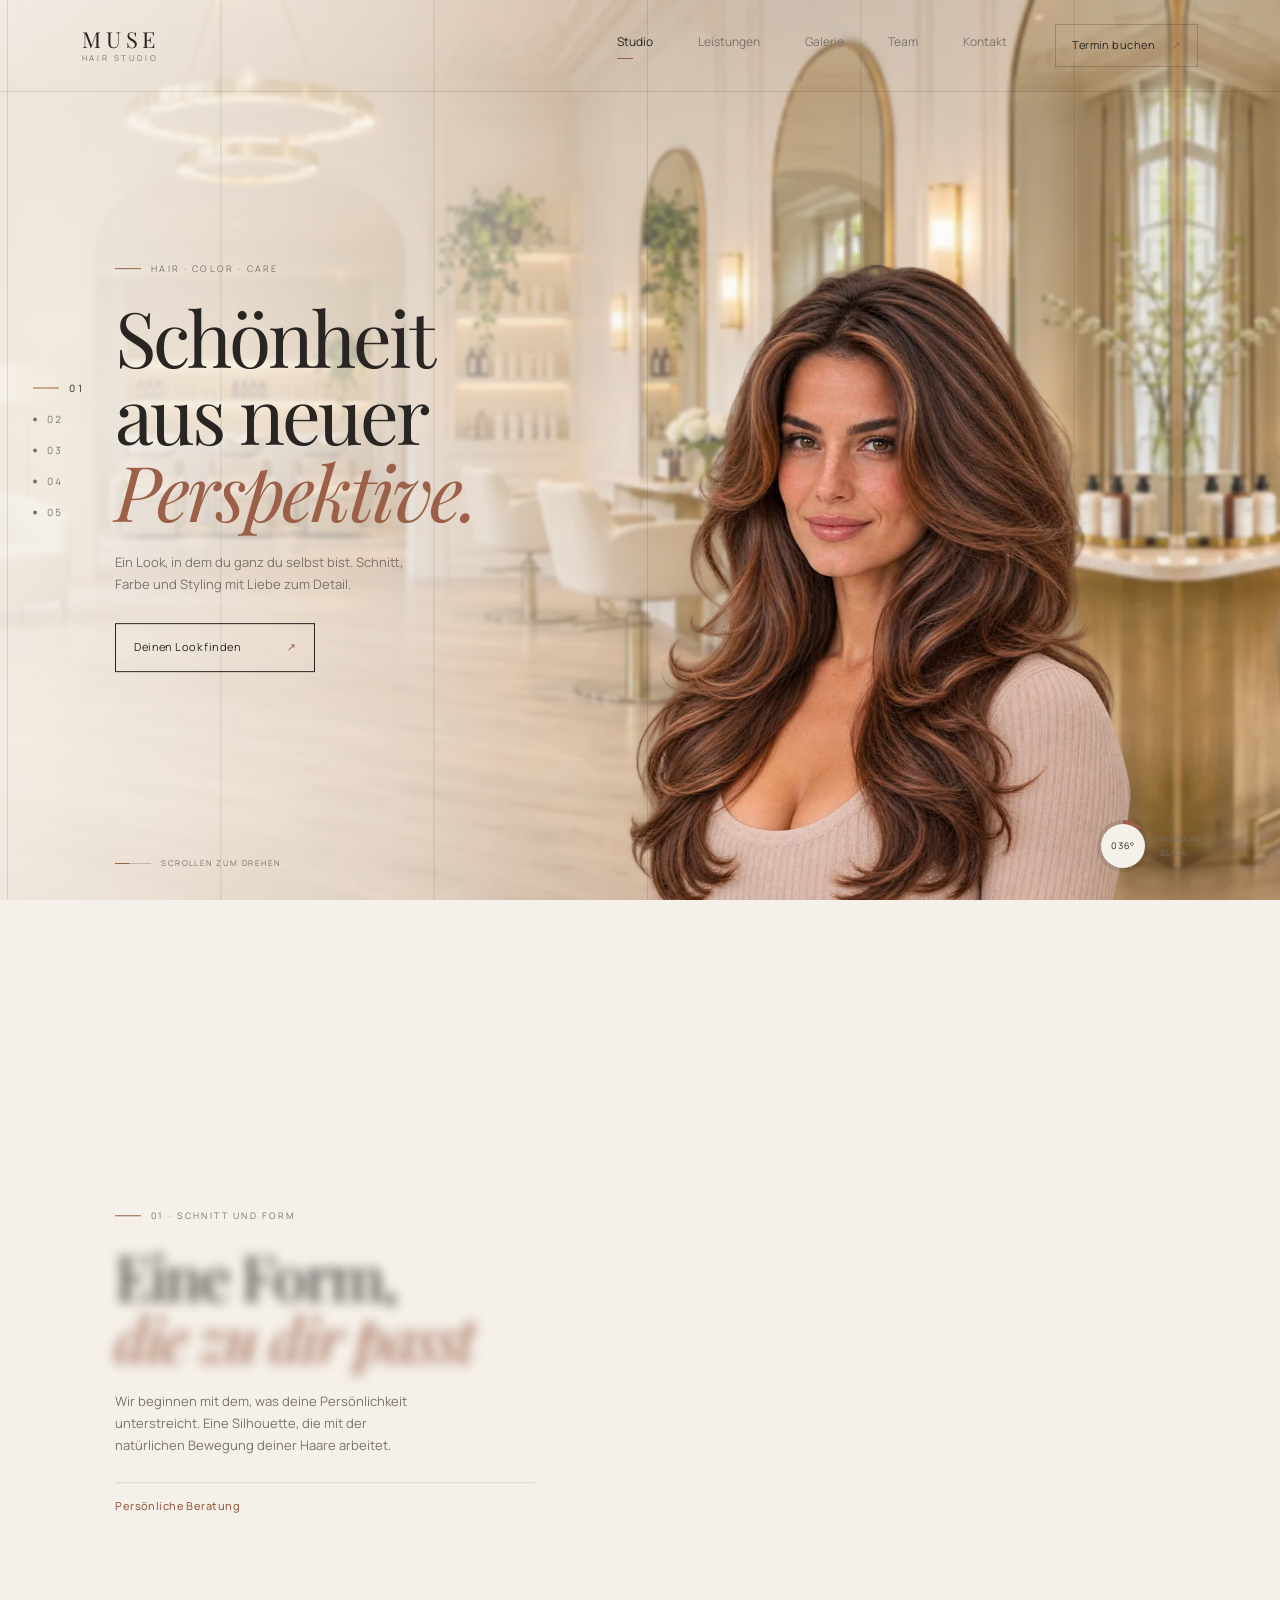
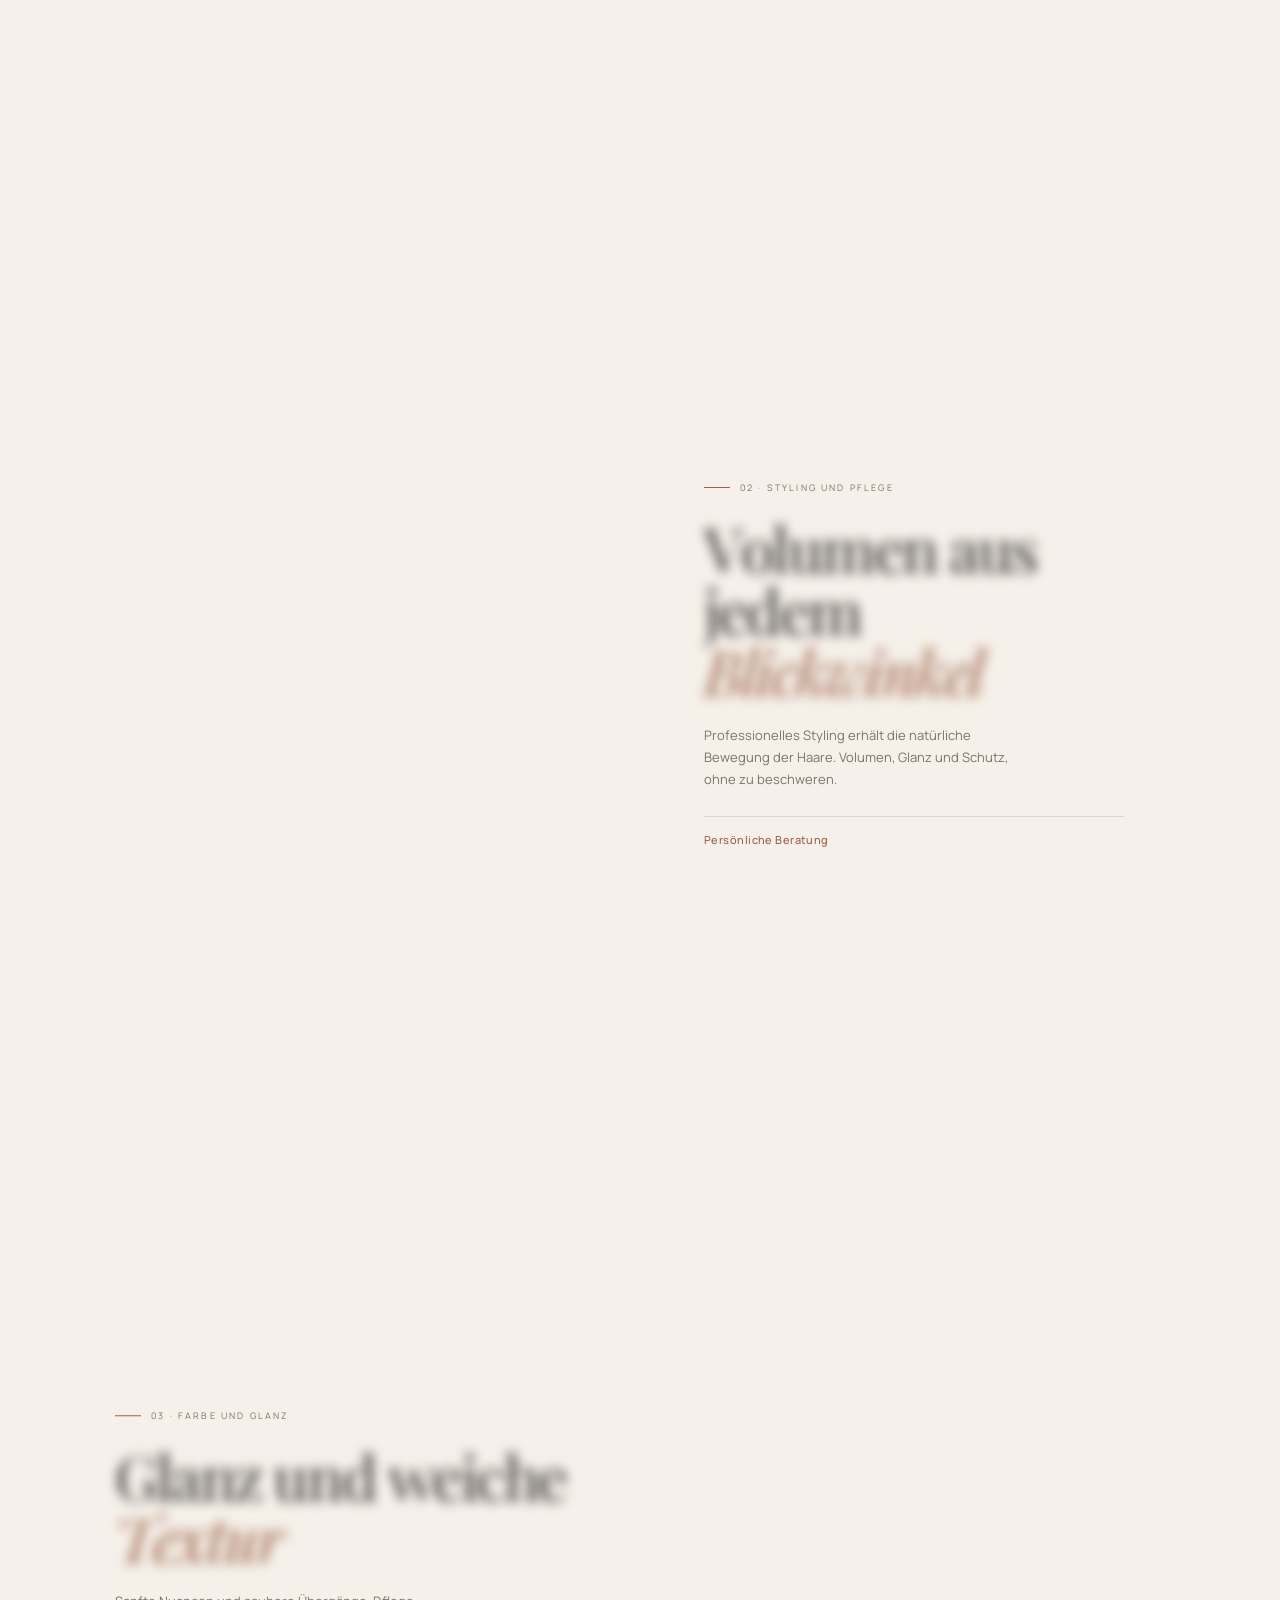
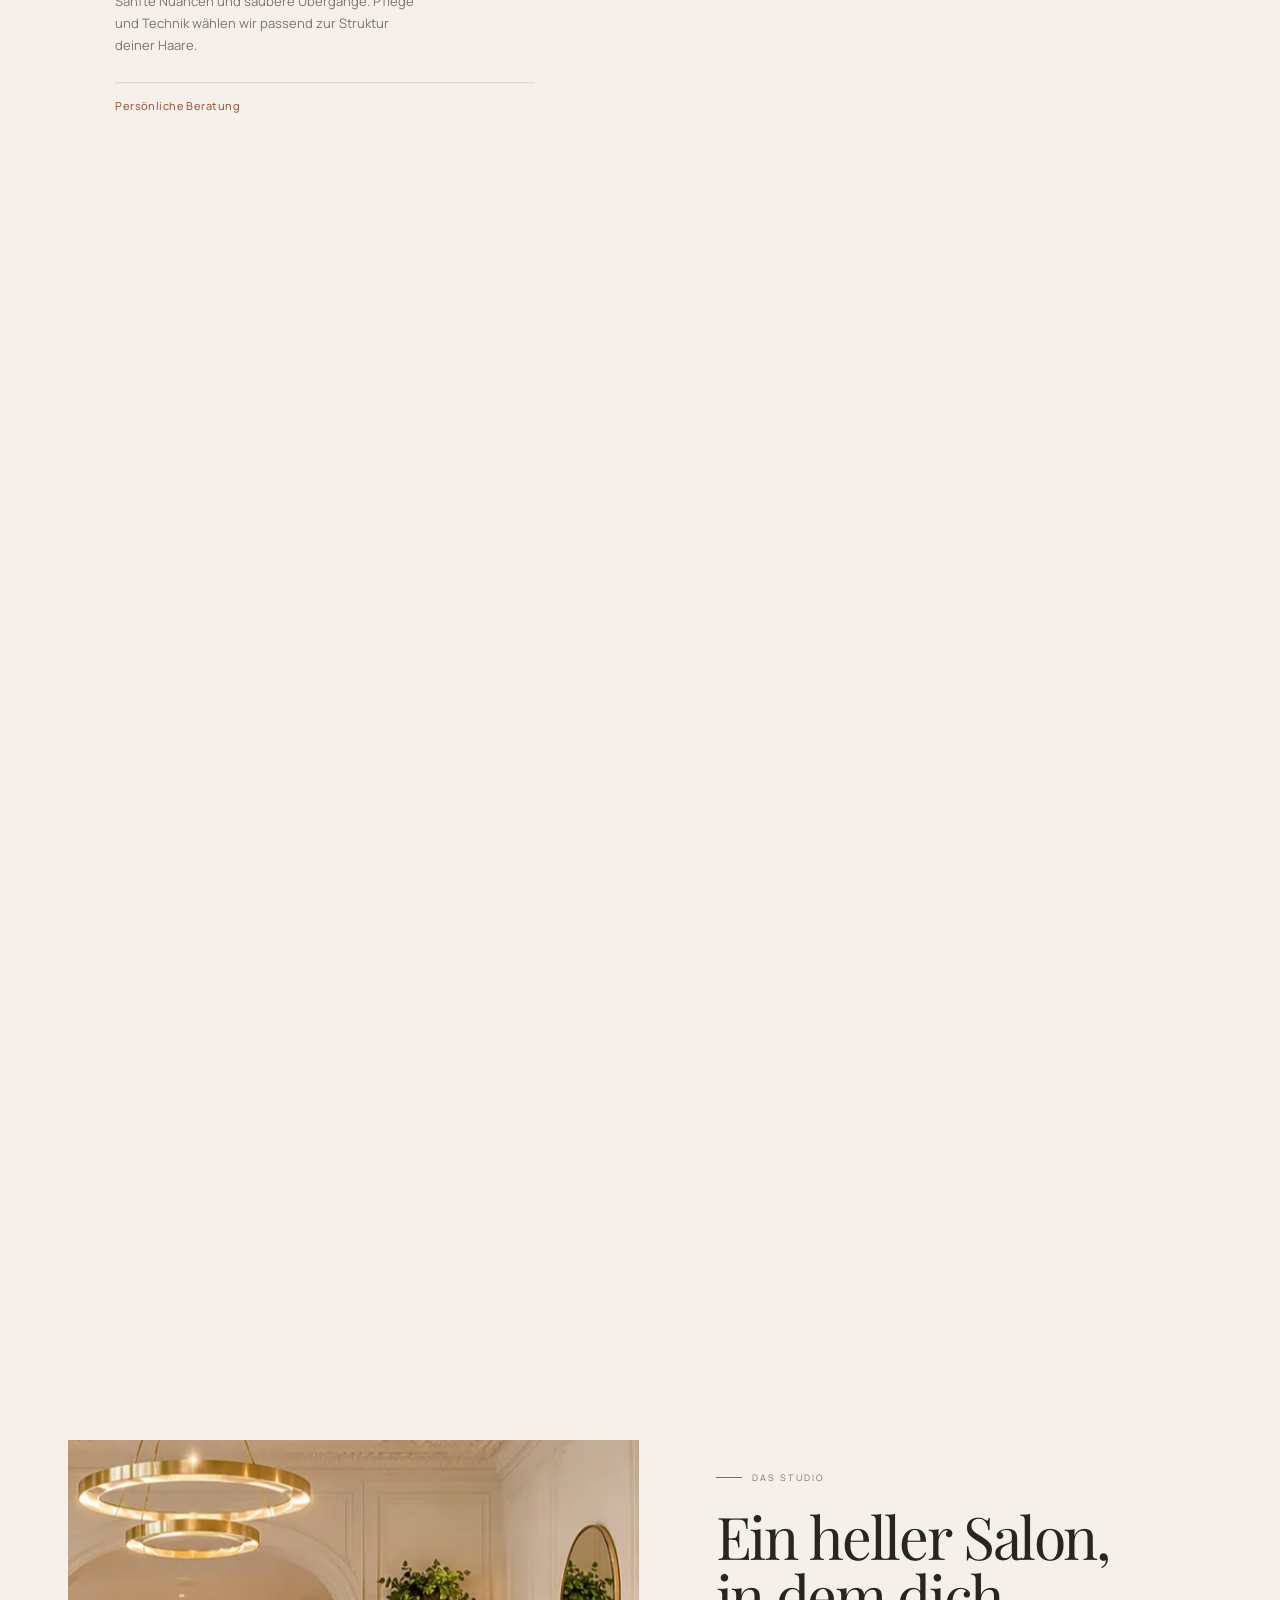
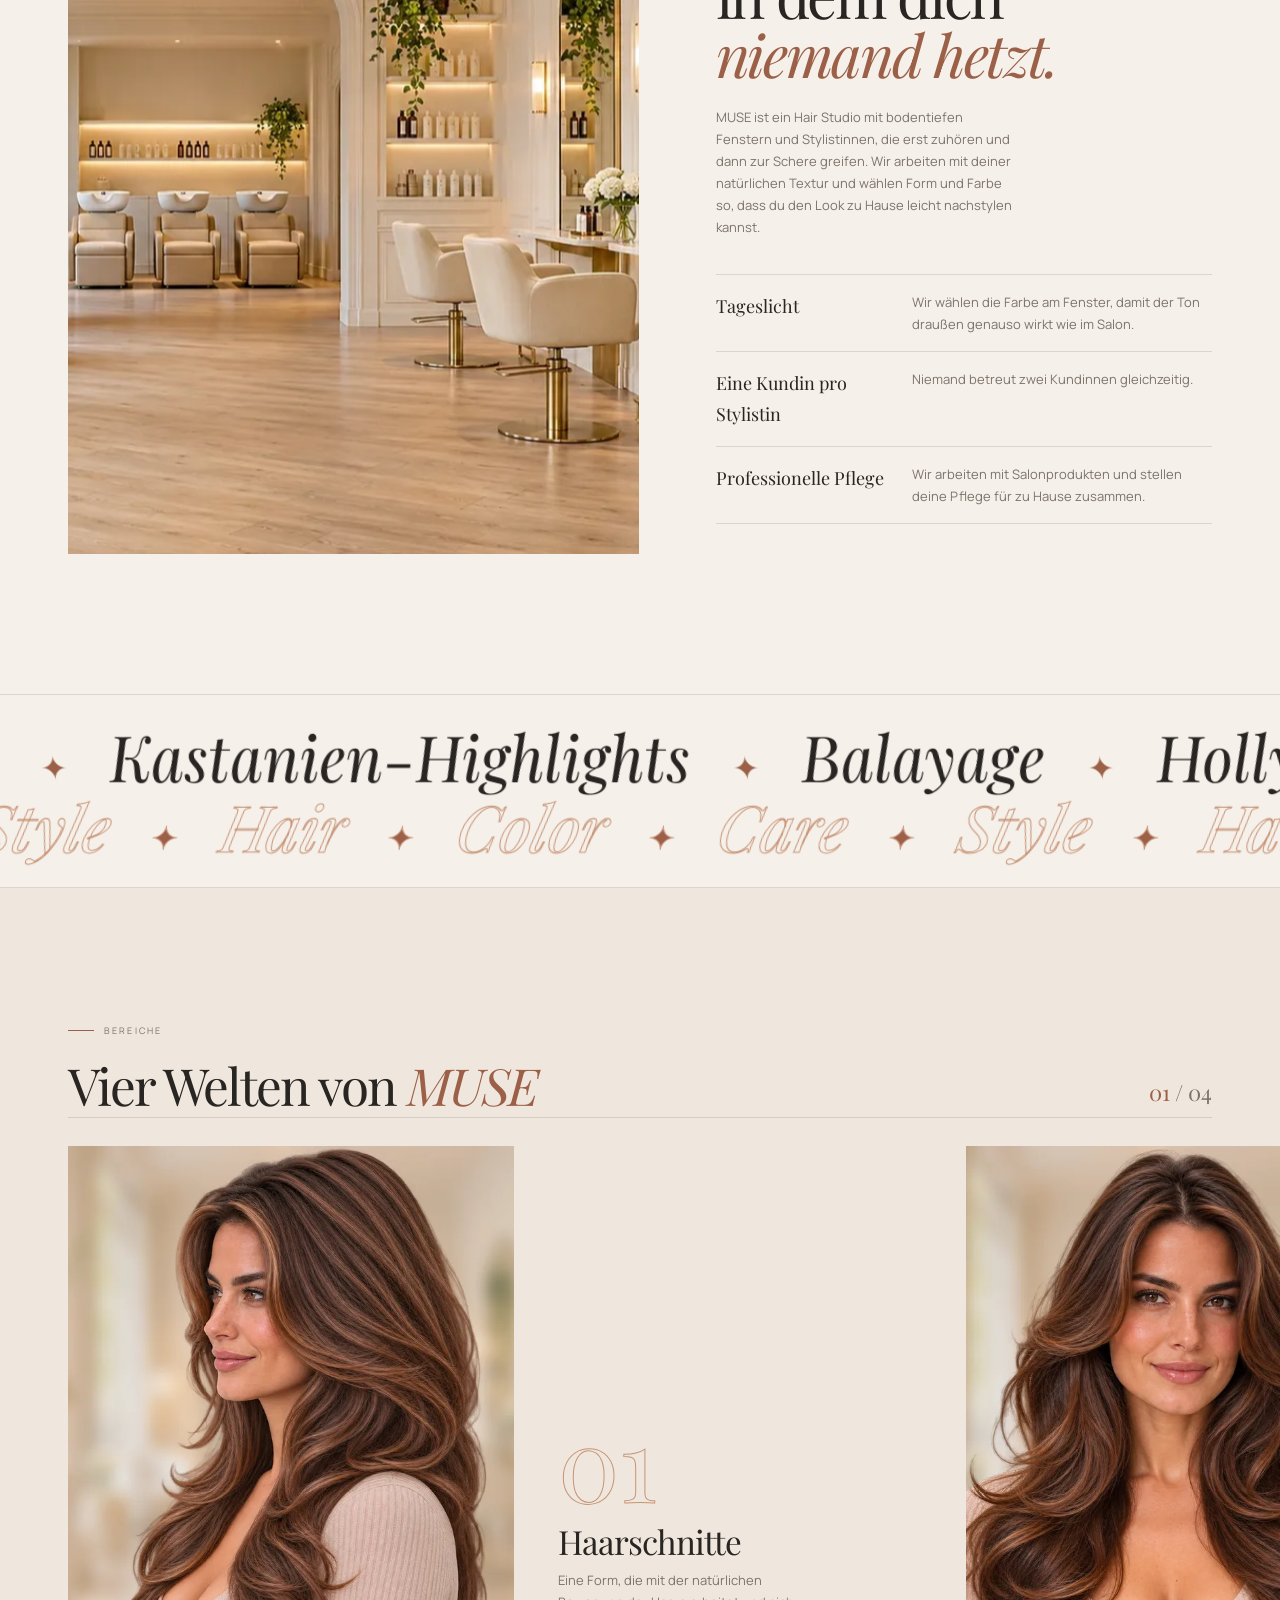
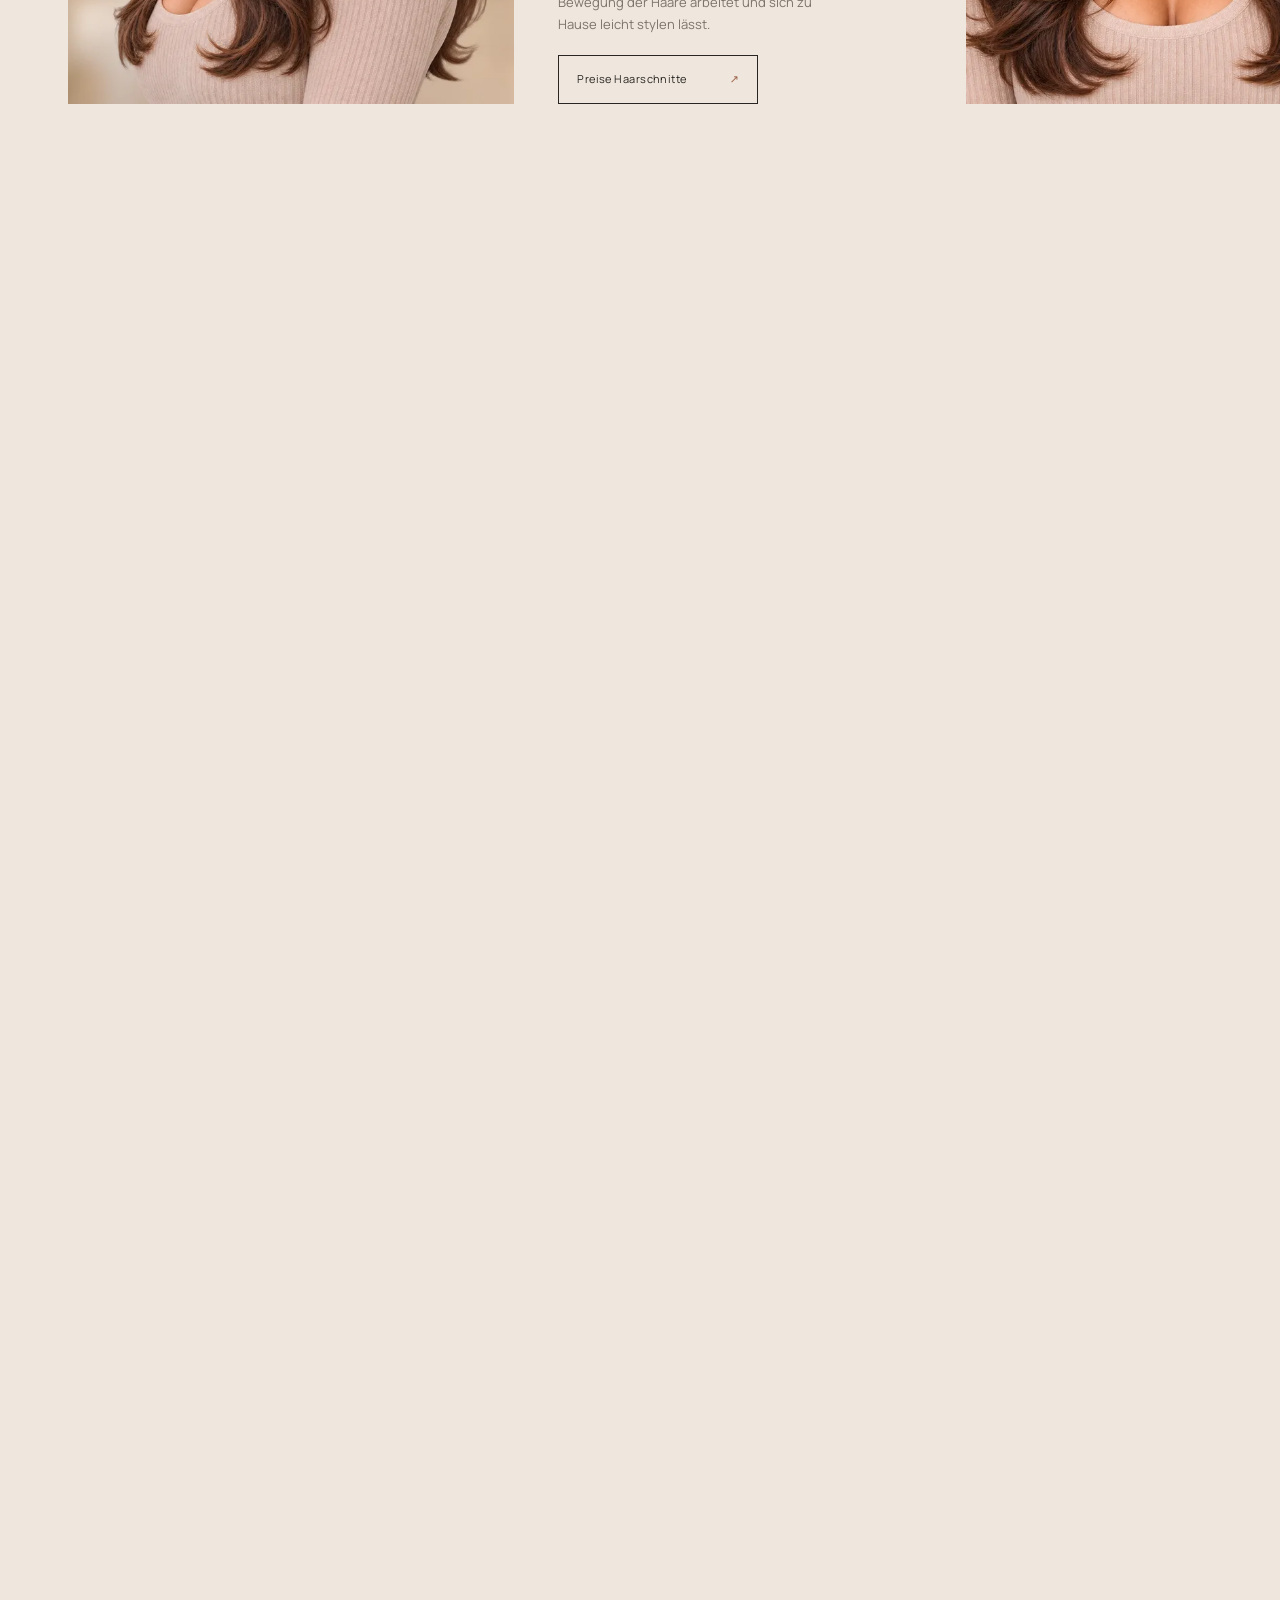
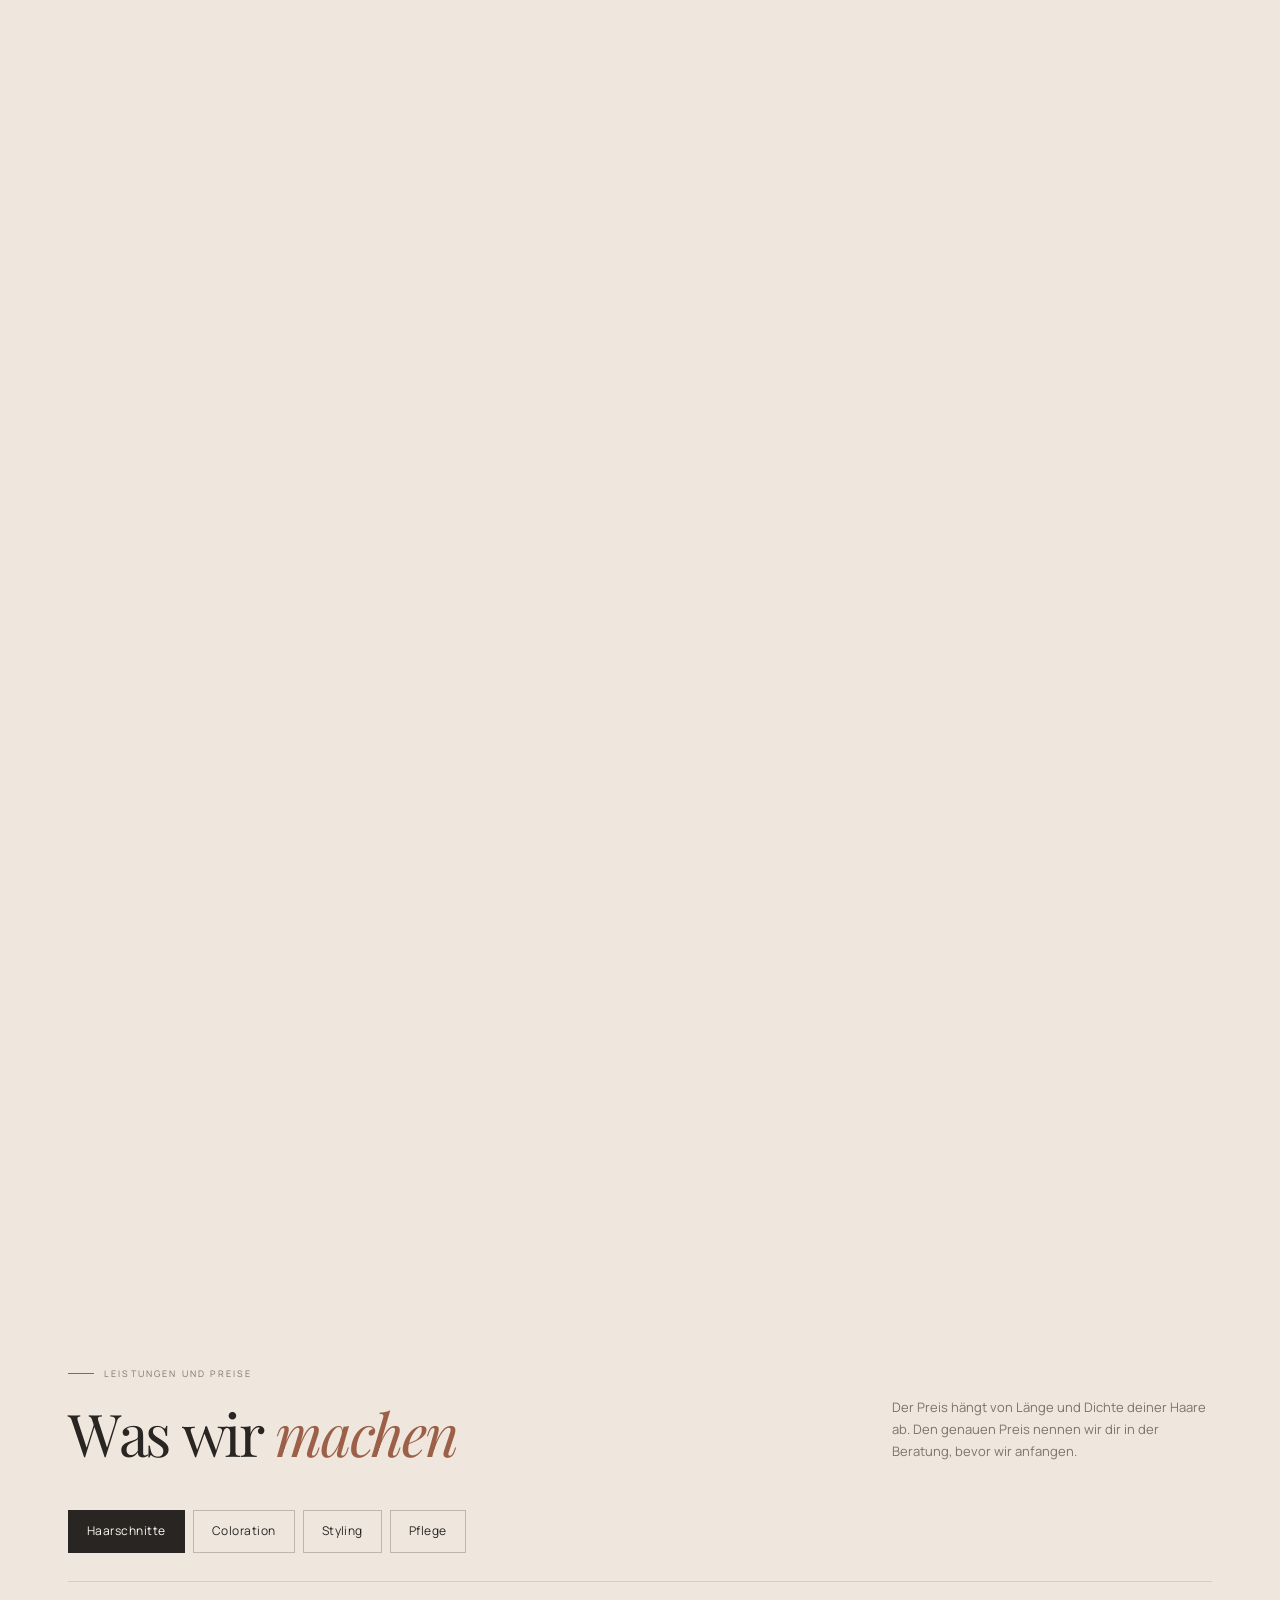
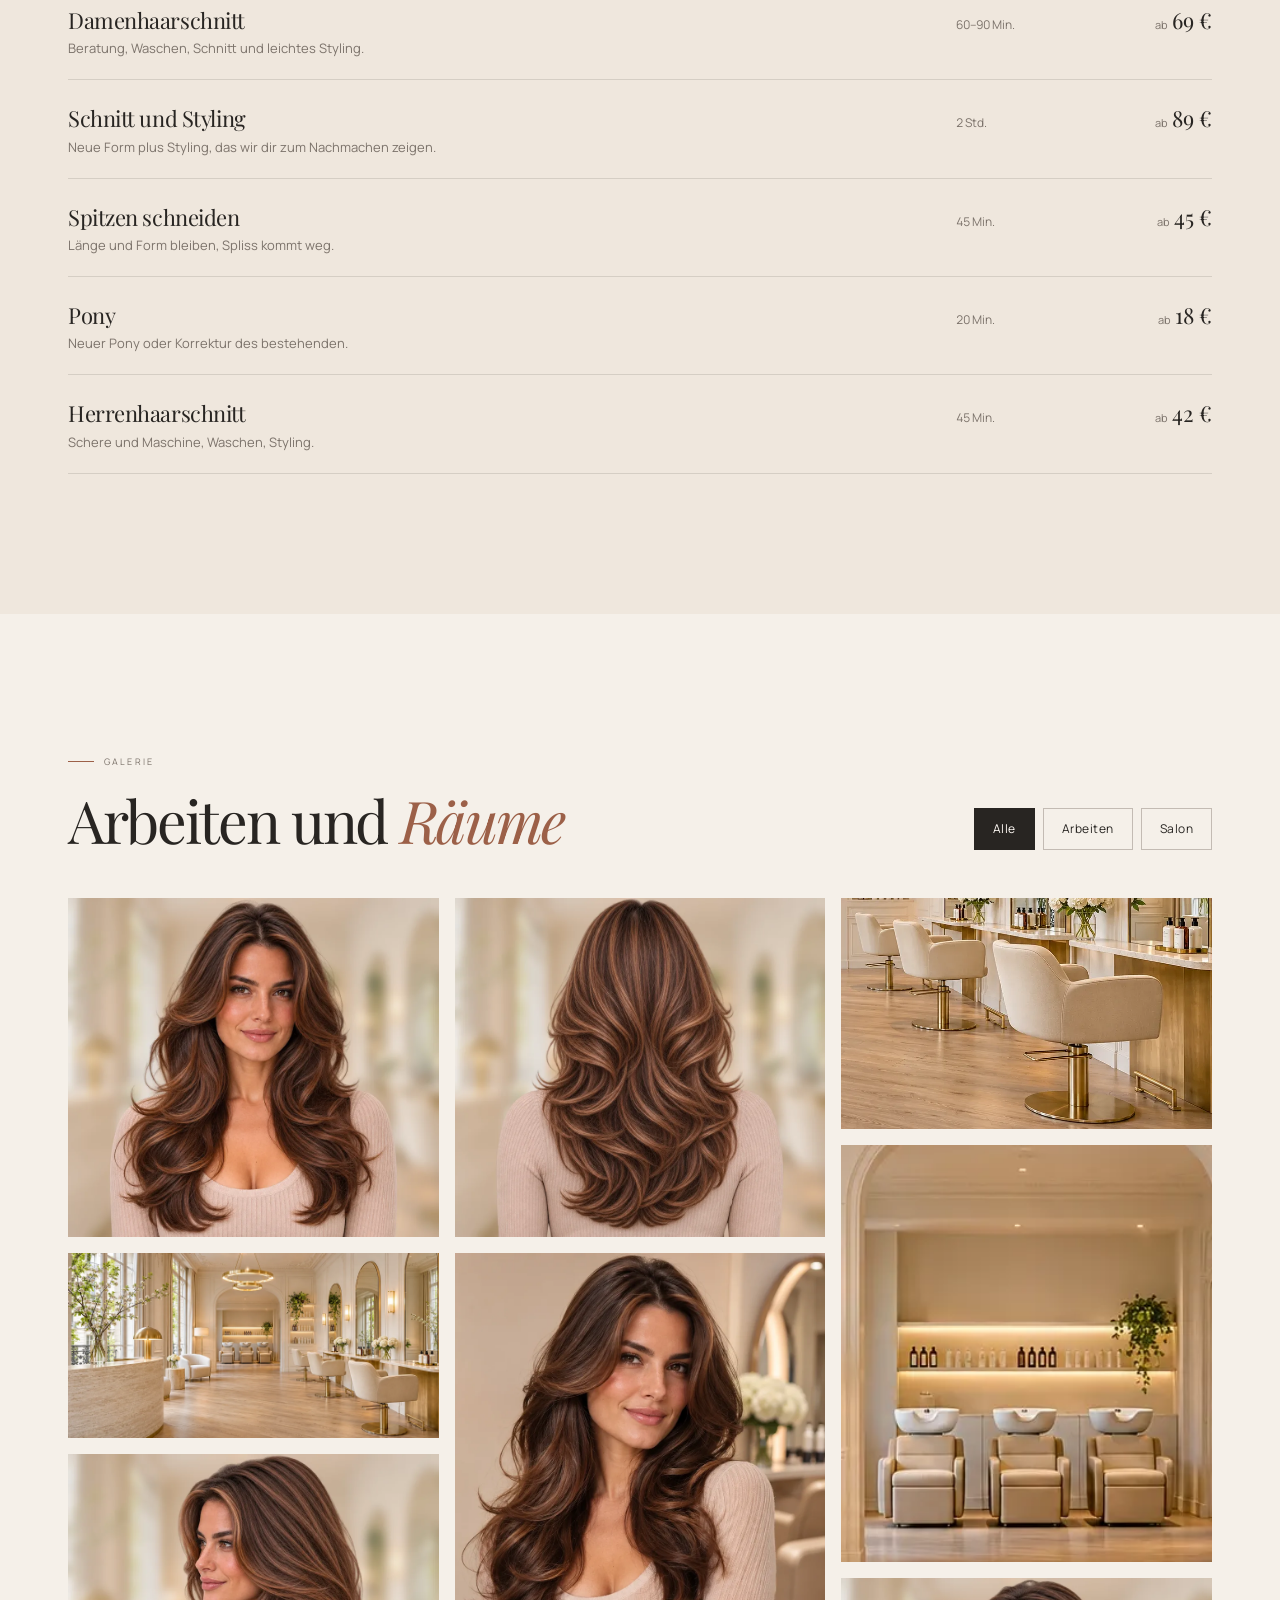
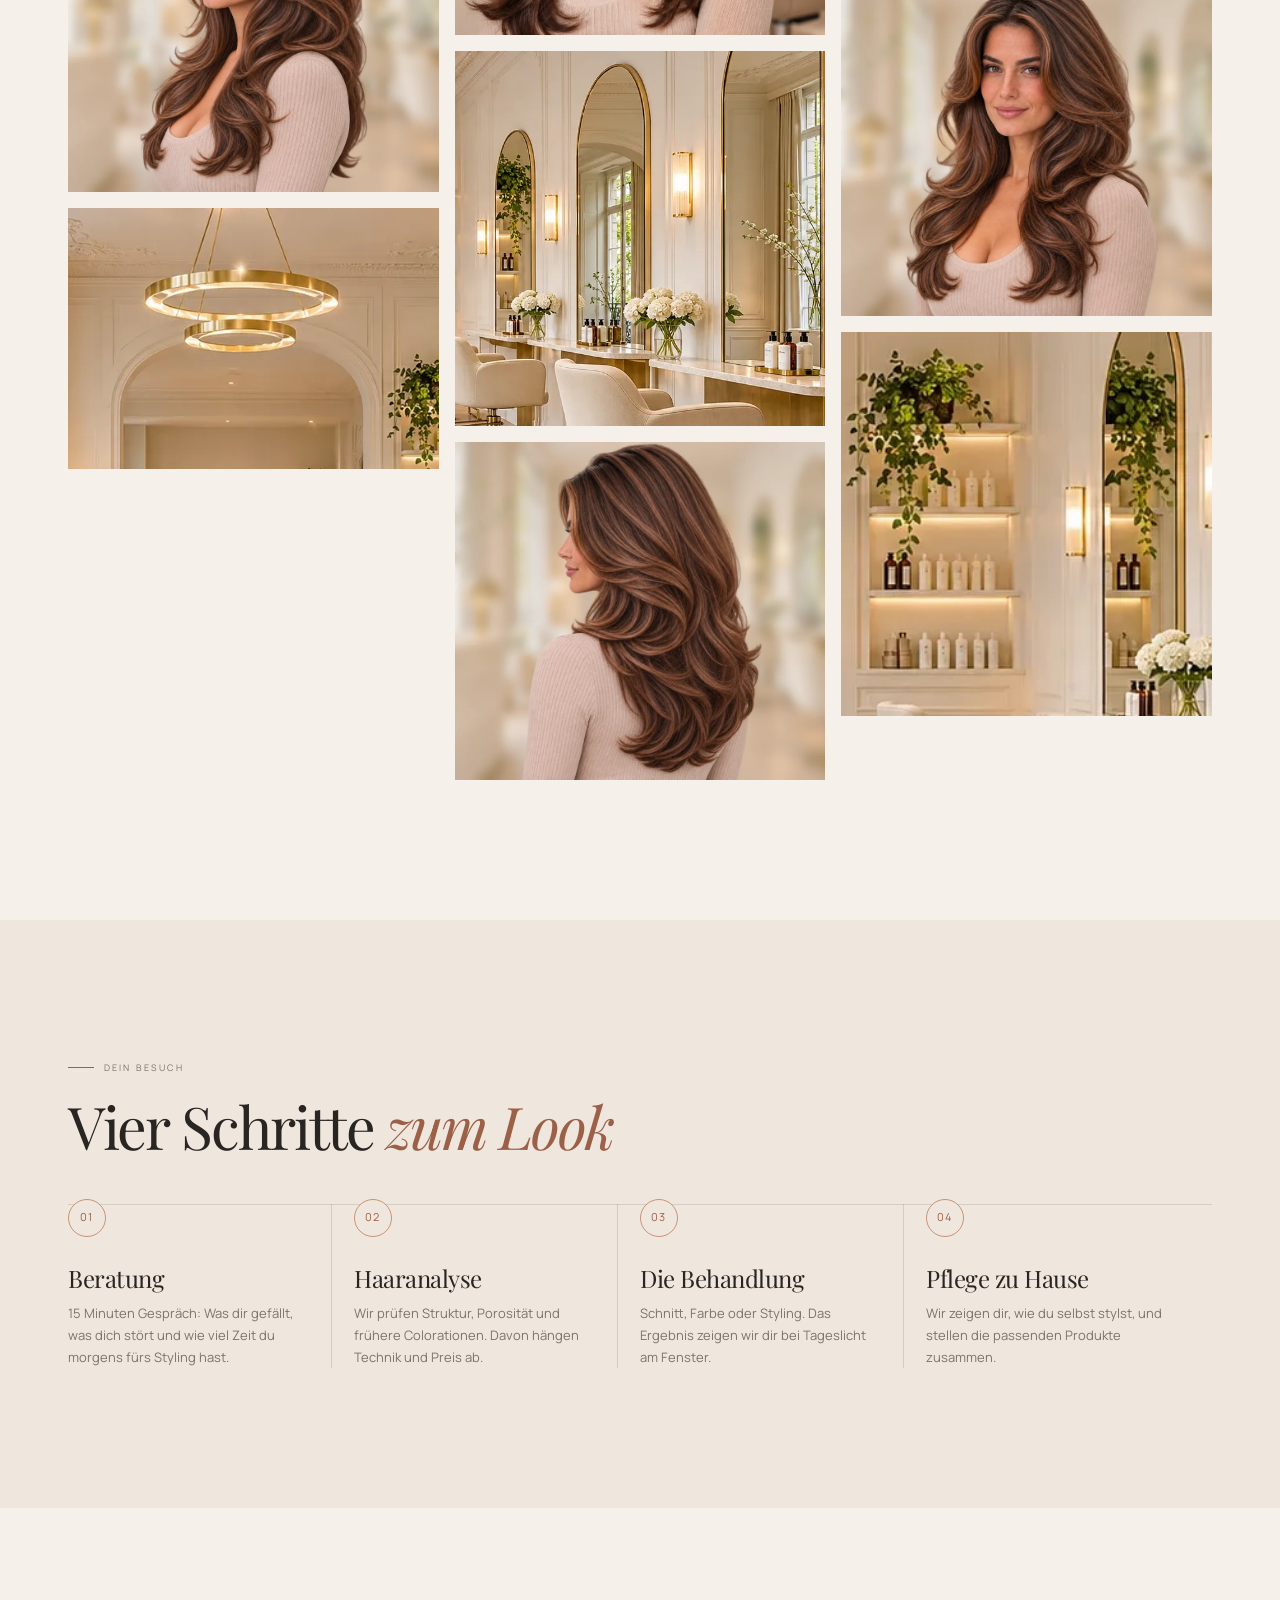
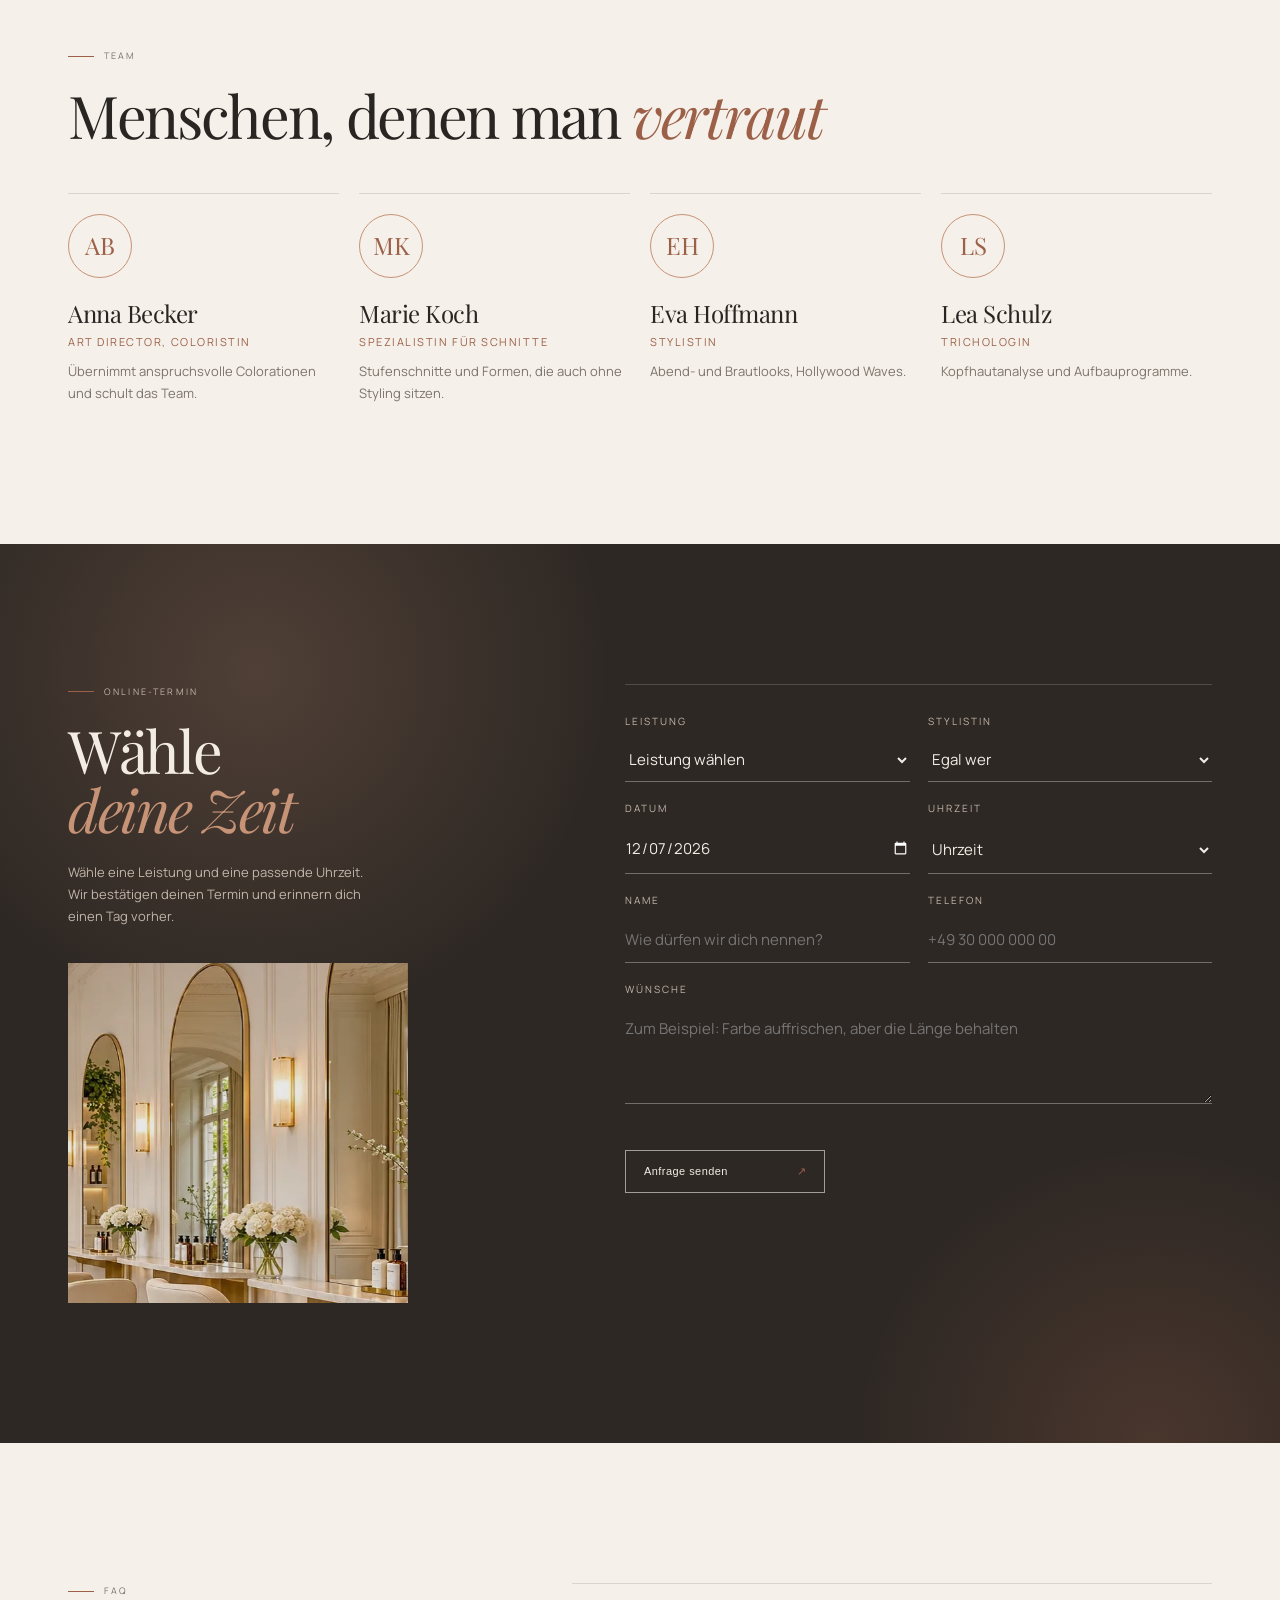
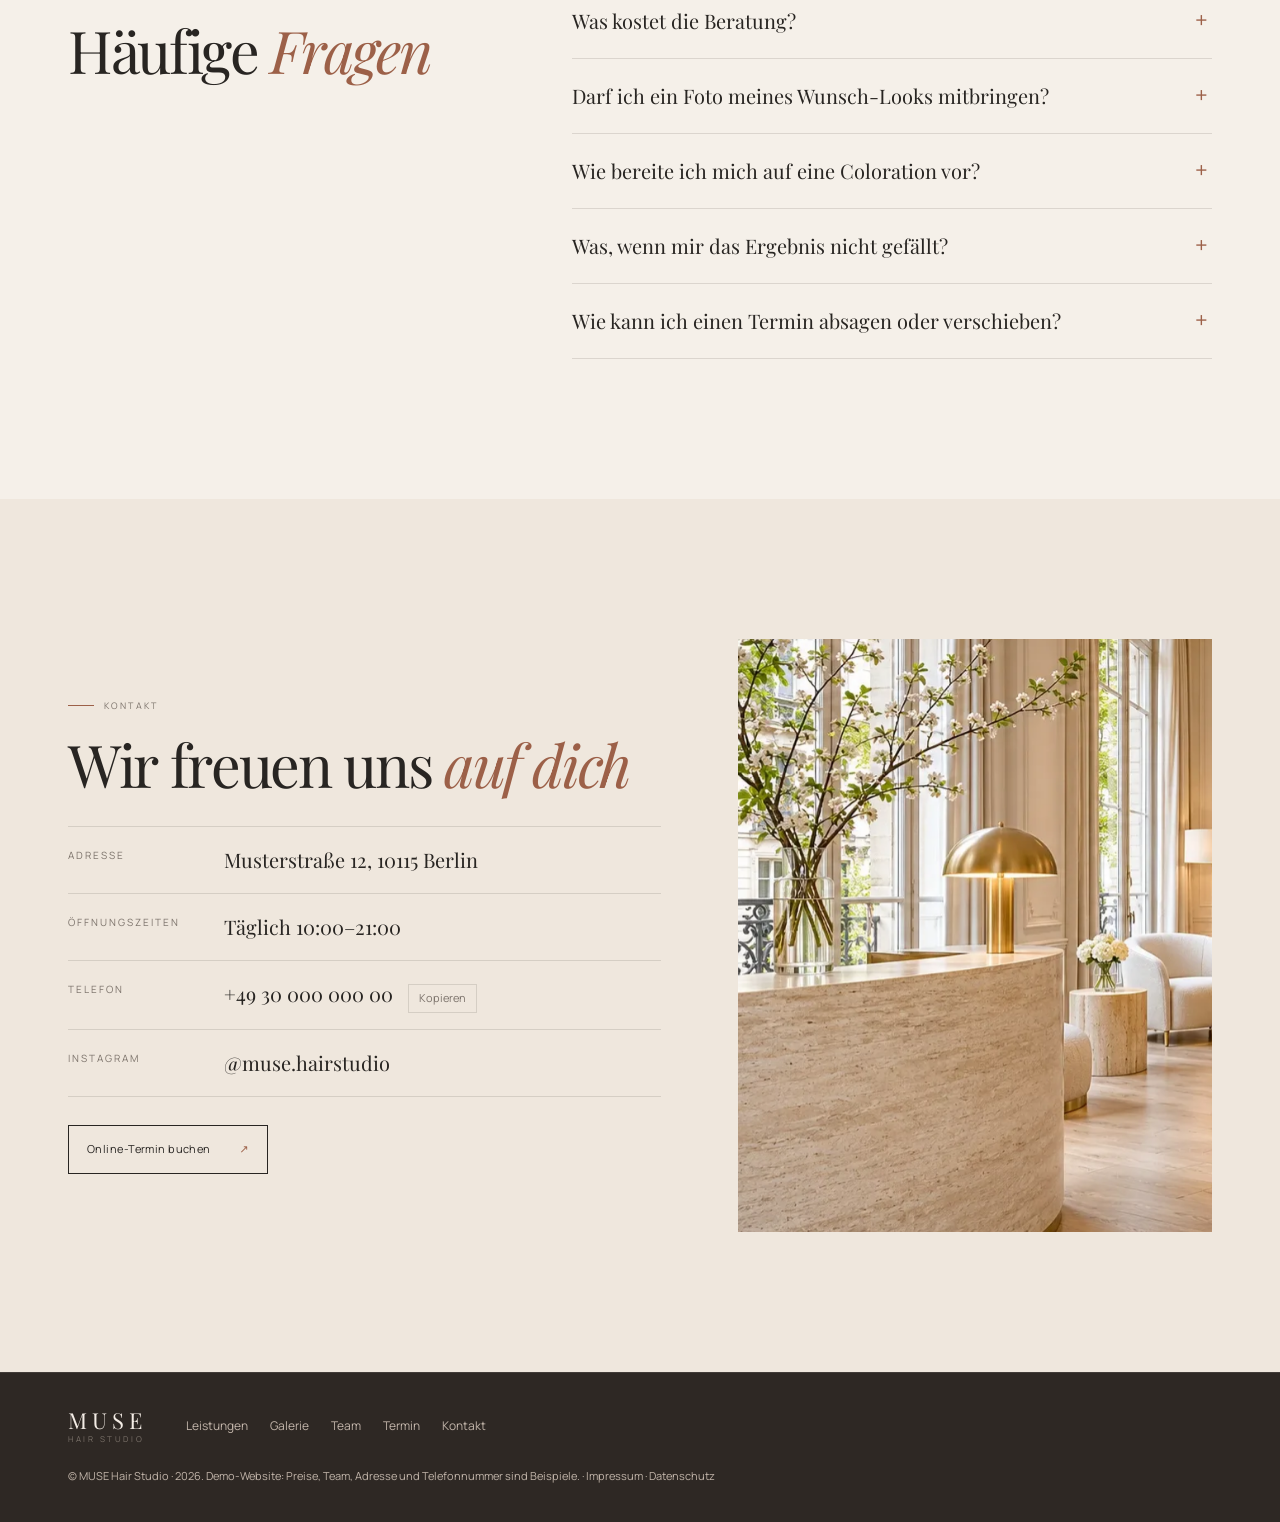
==== commit 042a1fbb: "Impressum, Datenschutz und lokale Schriftarten - Impressum und Datenschutzerklaerung (Demo-Hinweis, " ====
--- a/index.html
+++ b/index.html
@@ -8,9 +8,10 @@
 <style>html{color-scheme:light}body{margin:0}img{max-width:100%}[hidden]{display:none!important}</style>
 
 <meta name="claude:viewport-fit-sides" content="cover">
-<link rel="preconnect" href="https://fonts.googleapis.com">
-<link rel="preconnect" href="https://fonts.gstatic.com" crossorigin>
-<link rel="stylesheet" href="https://fonts.googleapis.com/css2?family=Playfair+Display:ital,wght@0,400;0,500;1,400;1,500&family=Manrope:wght@400;500;600&display=swap">
+<!-- Fonts are served from this site (no connection to Google servers) -->
+<link rel="preload" href="assets/fonts/playfair-display-latin-normal-5.woff2" as="font" type="font/woff2" crossorigin>
+<link rel="preload" href="assets/fonts/manrope-latin-normal-1.woff2" as="font" type="font/woff2" crossorigin>
+<link rel="stylesheet" href="assets/fonts/fonts.css">
 <style>
 /* Layout: полноэкранные слайды со snap-прокруткой поверх фиксированной сцены. Модель стоит в центре сцены,
    камера обходит её по кругу (пять ракурсов из проекта MUSE), медное кольцо и сдвиг кадра меняются от слайда к слайду,
@@ -634,7 +635,7 @@
     <div class="wrap">
       <a class="wordmark" href="#s0">MUSE<span>HAIR STUDIO</span></a>
       <nav aria-label="Fußzeilenmenü"><a href="#services">Leistungen</a><a href="#gallery">Galerie</a><a href="#team">Team</a><a href="#booking">Termin</a><a href="#contacts">Kontakt</a></nav>
-      <small>© MUSE Hair Studio · 2026. Demo-Website: Preise, Team, Adresse und Telefonnummer sind Beispiele.</small>
+      <small>© MUSE Hair Studio · 2026. Demo-Website: Preise, Team, Adresse und Telefonnummer sind Beispiele. · <a href="impressum.html">Impressum</a> · <a href="datenschutz.html">Datenschutz</a></small>
     </div>
   </footer>
 </main>
--- a/assets/fonts/fonts.css
+++ b/assets/fonts/fonts.css
@@ -0,0 +1,127 @@
+/* Self-hosted fonts (SIL Open Font License): Playfair Display, Manrope */
+/* latin-ext */
+@font-face {
+  font-family: 'Manrope';
+  font-style: normal;
+  font-weight: 400;
+  font-display: swap;
+  src: url(manrope-latin-ext-normal-0.woff2) format('woff2');
+  unicode-range: U+0100-02BA, U+02BD-02C5, U+02C7-02CC, U+02CE-02D7, U+02DD-02FF, U+0304, U+0308, U+0329, U+1D00-1DBF, U+1E00-1E9F, U+1EF2-1EFF, U+2020, U+20A0-20AB, U+20AD-20C4, U+2113, U+2C60-2C7F, U+A720-A7FF;
+}
+/* latin */
+@font-face {
+  font-family: 'Manrope';
+  font-style: normal;
+  font-weight: 400;
+  font-display: swap;
+  src: url(manrope-latin-normal-1.woff2) format('woff2');
+  unicode-range: U+0000-00FF, U+0131, U+0152-0153, U+02BB-02BC, U+02C6, U+02DA, U+02DC, U+0304, U+0308, U+0329, U+2000-206F, U+20AC, U+2122, U+2191, U+2193, U+2212, U+2215, U+FEFF, U+FFFD;
+}
+/* latin-ext */
+@font-face {
+  font-family: 'Manrope';
+  font-style: normal;
+  font-weight: 500;
+  font-display: swap;
+  src: url(manrope-latin-ext-normal-0.woff2) format('woff2');
+  unicode-range: U+0100-02BA, U+02BD-02C5, U+02C7-02CC, U+02CE-02D7, U+02DD-02FF, U+0304, U+0308, U+0329, U+1D00-1DBF, U+1E00-1E9F, U+1EF2-1EFF, U+2020, U+20A0-20AB, U+20AD-20C4, U+2113, U+2C60-2C7F, U+A720-A7FF;
+}
+/* latin */
+@font-face {
+  font-family: 'Manrope';
+  font-style: normal;
+  font-weight: 500;
+  font-display: swap;
+  src: url(manrope-latin-normal-1.woff2) format('woff2');
+  unicode-range: U+0000-00FF, U+0131, U+0152-0153, U+02BB-02BC, U+02C6, U+02DA, U+02DC, U+0304, U+0308, U+0329, U+2000-206F, U+20AC, U+2122, U+2191, U+2193, U+2212, U+2215, U+FEFF, U+FFFD;
+}
+/* latin-ext */
+@font-face {
+  font-family: 'Manrope';
+  font-style: normal;
+  font-weight: 600;
+  font-display: swap;
+  src: url(manrope-latin-ext-normal-0.woff2) format('woff2');
+  unicode-range: U+0100-02BA, U+02BD-02C5, U+02C7-02CC, U+02CE-02D7, U+02DD-02FF, U+0304, U+0308, U+0329, U+1D00-1DBF, U+1E00-1E9F, U+1EF2-1EFF, U+2020, U+20A0-20AB, U+20AD-20C4, U+2113, U+2C60-2C7F, U+A720-A7FF;
+}
+/* latin */
+@font-face {
+  font-family: 'Manrope';
+  font-style: normal;
+  font-weight: 600;
+  font-display: swap;
+  src: url(manrope-latin-normal-1.woff2) format('woff2');
+  unicode-range: U+0000-00FF, U+0131, U+0152-0153, U+02BB-02BC, U+02C6, U+02DA, U+02DC, U+0304, U+0308, U+0329, U+2000-206F, U+20AC, U+2122, U+2191, U+2193, U+2212, U+2215, U+FEFF, U+FFFD;
+}
+/* latin-ext */
+@font-face {
+  font-family: 'Playfair Display';
+  font-style: italic;
+  font-weight: 400;
+  font-display: swap;
+  src: url(playfair-display-latin-ext-italic-2.woff2) format('woff2');
+  unicode-range: U+0100-02BA, U+02BD-02C5, U+02C7-02CC, U+02CE-02D7, U+02DD-02FF, U+0304, U+0308, U+0329, U+1D00-1DBF, U+1E00-1E9F, U+1EF2-1EFF, U+2020, U+20A0-20AB, U+20AD-20C4, U+2113, U+2C60-2C7F, U+A720-A7FF;
+}
+/* latin */
+@font-face {
+  font-family: 'Playfair Display';
+  font-style: italic;
+  font-weight: 400;
+  font-display: swap;
+  src: url(playfair-display-latin-italic-3.woff2) format('woff2');
+  unicode-range: U+0000-00FF, U+0131, U+0152-0153, U+02BB-02BC, U+02C6, U+02DA, U+02DC, U+0304, U+0308, U+0329, U+2000-206F, U+20AC, U+2122, U+2191, U+2193, U+2212, U+2215, U+FEFF, U+FFFD;
+}
+/* latin-ext */
+@font-face {
+  font-family: 'Playfair Display';
+  font-style: italic;
+  font-weight: 500;
+  font-display: swap;
+  src: url(playfair-display-latin-ext-italic-2.woff2) format('woff2');
+  unicode-range: U+0100-02BA, U+02BD-02C5, U+02C7-02CC, U+02CE-02D7, U+02DD-02FF, U+0304, U+0308, U+0329, U+1D00-1DBF, U+1E00-1E9F, U+1EF2-1EFF, U+2020, U+20A0-20AB, U+20AD-20C4, U+2113, U+2C60-2C7F, U+A720-A7FF;
+}
+/* latin */
+@font-face {
+  font-family: 'Playfair Display';
+  font-style: italic;
+  font-weight: 500;
+  font-display: swap;
+  src: url(playfair-display-latin-italic-3.woff2) format('woff2');
+  unicode-range: U+0000-00FF, U+0131, U+0152-0153, U+02BB-02BC, U+02C6, U+02DA, U+02DC, U+0304, U+0308, U+0329, U+2000-206F, U+20AC, U+2122, U+2191, U+2193, U+2212, U+2215, U+FEFF, U+FFFD;
+}
+/* latin-ext */
+@font-face {
+  font-family: 'Playfair Display';
+  font-style: normal;
+  font-weight: 400;
+  font-display: swap;
+  src: url(playfair-display-latin-ext-normal-4.woff2) format('woff2');
+  unicode-range: U+0100-02BA, U+02BD-02C5, U+02C7-02CC, U+02CE-02D7, U+02DD-02FF, U+0304, U+0308, U+0329, U+1D00-1DBF, U+1E00-1E9F, U+1EF2-1EFF, U+2020, U+20A0-20AB, U+20AD-20C4, U+2113, U+2C60-2C7F, U+A720-A7FF;
+}
+/* latin */
+@font-face {
+  font-family: 'Playfair Display';
+  font-style: normal;
+  font-weight: 400;
+  font-display: swap;
+  src: url(playfair-display-latin-normal-5.woff2) format('woff2');
+  unicode-range: U+0000-00FF, U+0131, U+0152-0153, U+02BB-02BC, U+02C6, U+02DA, U+02DC, U+0304, U+0308, U+0329, U+2000-206F, U+20AC, U+2122, U+2191, U+2193, U+2212, U+2215, U+FEFF, U+FFFD;
+}
+/* latin-ext */
+@font-face {
+  font-family: 'Playfair Display';
+  font-style: normal;
+  font-weight: 500;
+  font-display: swap;
+  src: url(playfair-display-latin-ext-normal-4.woff2) format('woff2');
+  unicode-range: U+0100-02BA, U+02BD-02C5, U+02C7-02CC, U+02CE-02D7, U+02DD-02FF, U+0304, U+0308, U+0329, U+1D00-1DBF, U+1E00-1E9F, U+1EF2-1EFF, U+2020, U+20A0-20AB, U+20AD-20C4, U+2113, U+2C60-2C7F, U+A720-A7FF;
+}
+/* latin */
+@font-face {
+  font-family: 'Playfair Display';
+  font-style: normal;
+  font-weight: 500;
+  font-display: swap;
+  src: url(playfair-display-latin-normal-5.woff2) format('woff2');
+  unicode-range: U+0000-00FF, U+0131, U+0152-0153, U+02BB-02BC, U+02C6, U+02DA, U+02DC, U+0304, U+0308, U+0329, U+2000-206F, U+20AC, U+2122, U+2191, U+2193, U+2212, U+2215, U+FEFF, U+FFFD;
+}
